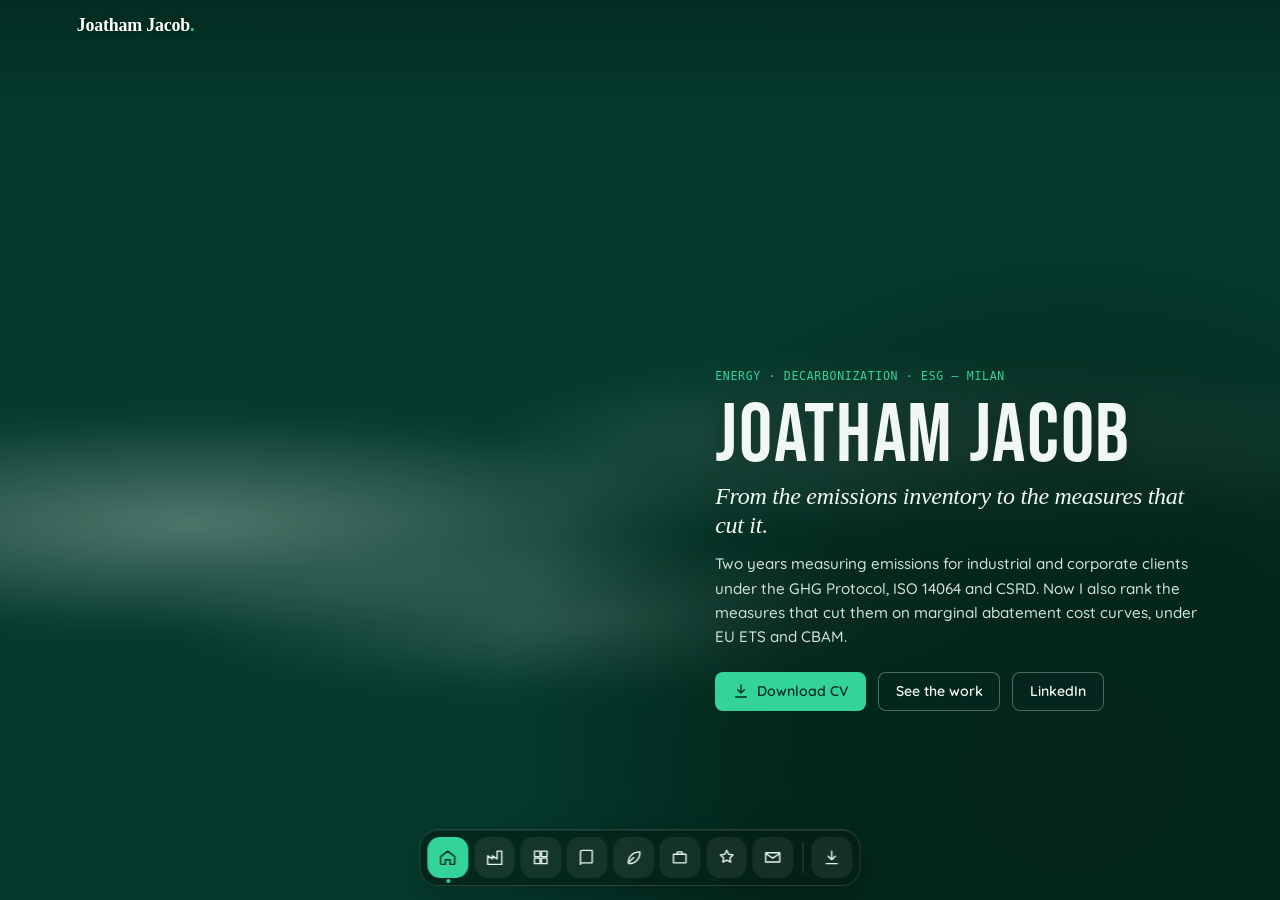
==== index.html @ 5b7a3a95 "Add files via upload" ====
<!DOCTYPE html>
<html lang="en">
<head>
<meta charset="utf-8">
<meta name="viewport" content="width=device-width, initial-scale=1">
<script>
  // Motion is switched on only when the browser supports it and the visitor hasn't asked for reduced motion.
  if ('IntersectionObserver' in window && !window.matchMedia('(prefers-reduced-motion: reduce)').matches) {
    document.documentElement.classList.add('motion');
  }
  // Pages (laptops and desktops only): show one section at a time. The address after # decides which
  // (e.g. #esg); none = landing page. Phones and tablets keep one long scrolling page with the menu bar.
  (function () {
    if (!window.matchMedia('(min-width: 1100px) and (orientation: landscape)').matches) return;
    var d = document.documentElement, pages = ['top', 'work', 'more-work', 'knowledge', 'esg', 'experience', 'skills', 'contact'];
    var h = (location.hash || '').slice(1);
    d.classList.add('router');
    d.setAttribute('data-page', pages.indexOf(h) > -1 ? h : 'top');
  })();
</script>
<title>Joatham Jacob — Energy, Decarbonization &amp; ESG</title>
<meta name="description" content="Joatham Jacob (JJ) — energy, decarbonization and ESG engineer in Milan. GHG inventories, CSRD reporting and assurance, industrial energy efficiency, marginal abatement cost modelling, EU ETS and CBAM.">
<meta name="author" content="Joatham Jacob">
<meta name="theme-color" content="#053b2d">
<link rel="canonical" href="https://joathamjacob.com/">
<!-- Link previews (LinkedIn, WhatsApp, Slack, X): these need full addresses, not file names -->
<meta property="og:type" content="website">
<meta property="og:site_name" content="Joatham Jacob">
<meta property="og:url" content="https://joathamjacob.com/">
<meta property="og:title" content="Joatham Jacob — Energy, Decarbonization & ESG">
<meta property="og:description" content="GHG inventories, CSRD reporting, industrial energy efficiency and marginal abatement cost modelling. Based in Milan.">
<meta property="og:image" content="https://joathamjacob.com/preview/social.jpg">
<meta property="og:image:width" content="1280">
<meta property="og:image:height" content="640">
<meta property="og:image:alt" content="Joatham Jacob — Energy, Decarbonization and ESG, Milan. From the emissions inventory to the measures that cut it.">
<meta name="twitter:card" content="summary_large_image">
<meta name="twitter:title" content="Joatham Jacob — Energy, Decarbonization & ESG">
<meta name="twitter:description" content="GHG inventories, CSRD reporting, industrial energy efficiency and marginal abatement cost modelling. Based in Milan.">
<meta name="twitter:image" content="https://joathamjacob.com/preview/social.jpg">
<link rel="preload" href="bebas-neue.woff2" as="font" type="font/woff2" crossorigin>
<link rel="icon" href="data:image/svg+xml,%3Csvg xmlns='http://www.w3.org/2000/svg' viewBox='0 0 32 32'%3E%3Crect width='32' height='32' rx='7' fill='%23053b2d'/%3E%3Ctext x='16' y='21.5' font-family='Arial,sans-serif' font-size='14' font-weight='700' fill='%2334d399' text-anchor='middle'%3EJJ%3C/text%3E%3C/svg%3E">
<style>
  /* =========================================================
     Tokens — emerald theme, light + dark
     ========================================================= */
  :root {
    color-scheme: light;
    --bg: #f4f7f5;
    --surface: #ffffff;
    --surface-2: #ebf2ee;
    --ink: #0f1a15;
    --ink-2: #43524b;
    --ink-3: #66756e;
    --line: #d6e1db;
    --accent: #047857;
    --accent-ink: #047857;
    --accent-soft: #dff3ea;
    --pop: #34d399;
    --pop-hover: #6ee7b7;
    --pop-ink: #022c22;
    --hero: #053b2d;
    --hero-ink: #f1f7f4;
    --hero-ink-2: #bcd3c8;
    --bar-pos: #047857;
    --bar-neg: #eda100;
    --bar-label: #ffffff;
    --shadow: 0 1px 2px rgba(5,59,45,.05), 0 4px 16px rgba(5,59,45,.06);
  }
  @media (prefers-color-scheme: dark) {
    :root:not([data-theme="light"]) {
      color-scheme: dark;
      --bg: #0b1310; --surface: #111c17; --surface-2: #17251f;
      --ink: #e9f2ed; --ink-2: #b1c2ba; --ink-3: #84968d; --line: #22332b;
      --accent: #34d399; --accent-ink: #6ee7b7; --accent-soft: #0f2a20;
      --hero: #042a20; --hero-ink: #f1f7f4; --hero-ink-2: #aac4b8;
      --bar-pos: #059669; --bar-neg: #c98500; --bar-label: #ffffff;
      --shadow: none;
    }
  }
  :root[data-theme="dark"] {
    color-scheme: dark;
    --bg: #0b1310; --surface: #111c17; --surface-2: #17251f;
    --ink: #e9f2ed; --ink-2: #b1c2ba; --ink-3: #84968d; --line: #22332b;
    --accent: #34d399; --accent-ink: #6ee7b7; --accent-soft: #0f2a20;
    --hero: #042a20; --hero-ink: #f1f7f4; --hero-ink-2: #aac4b8;
    --bar-pos: #059669; --bar-neg: #c98500; --bar-label: #ffffff;
    --shadow: none;
  }

  /* =========================================================
     Typography — self-hosted webfonts (SIL Open Font License)
     ========================================================= */
  /* Body text: Quicksand (variable 300-700), SIL Open Font License. Same Latin subsets Google Fonts serves. */
  @font-face { font-family: "Quicksand"; src: url("quicksand-latin-ext.woff2") format("woff2"); font-weight: 300 700; font-style: normal; font-display: swap;
    unicode-range: U+0100-02BA, U+02BD-02C5, U+02C7-02CC, U+02CE-02D7, U+02DD-02FF, U+0304, U+0308, U+0329, U+1D00-1DBF, U+1E00-1E9F, U+1EF2-1EFF, U+2020, U+20A0-20AB, U+20AD-20C0, U+2113, U+2C60-2C7F, U+A720-A7FF; }
  @font-face { font-family: "Quicksand"; src: url("quicksand-latin.woff2") format("woff2"); font-weight: 300 700; font-style: normal; font-display: swap;
    unicode-range: U+0000-00FF, U+0131, U+0152-0153, U+02BB-02BC, U+02C6, U+02DA, U+02DC, U+0304, U+0308, U+0329, U+2000-206F, U+20AC, U+2122, U+2191, U+2193, U+2212, U+2215, U+FEFF, U+FFFD; }
  @font-face { font-family: "IBM Plex Mono"; src: url("plex-mono-400.woff2") format("woff2"); font-weight: 400; font-style: normal; font-display: swap; }
  @font-face { font-family: "IBM Plex Mono"; src: url("plex-mono-500.woff2") format("woff2"); font-weight: 500; font-style: normal; font-display: swap; }
  @font-face { font-family: "Fraunces"; src: url("fraunces.woff2") format("woff2"); font-weight: 100 900; font-style: normal; font-display: swap; }
  @font-face { font-family: "Fraunces"; src: url("fraunces-italic.woff2") format("woff2"); font-weight: 100 900; font-style: italic; font-display: swap; }
  /* Landing-page name only. Bebas Neue, SIL Open Font License (see LICENSE-BebasNeue-OFL.txt). */
  @font-face { font-family: "Bebas Neue"; src: url("bebas-neue.woff2") format("woff2"); font-weight: 400; font-style: normal; font-display: swap;
    unicode-range: U+0000-00FF, U+0131, U+0152-0153, U+02BB-02BC, U+02C6, U+02DA, U+02DC, U+0304, U+0308, U+0329, U+2000-206F, U+20AC, U+2122, U+2191, U+2193, U+2212, U+2215, U+FEFF, U+FFFD; }
  :root {
    --font-body: "Quicksand", system-ui, -apple-system, "Segoe UI", sans-serif;
    --font-head: "Fraunces", Georgia, "Times New Roman", serif;
    --font-mono: "IBM Plex Mono", ui-monospace, "SFMono-Regular", Menlo, Consolas, monospace;
    --head-weight: 600;
    --head-track: -0.012em;
  }

  /* =========================================================
     Base (phones & tablets): normal scrolling page.
     Every size is in rem, so the 16:9 mode below can scale
     the whole page like a slide by changing one number.
     ========================================================= */
  * { box-sizing: border-box; }
  html { -webkit-text-size-adjust: 100%; scroll-behavior: smooth; overflow-x: clip; }
  body {
    margin: 0; background: var(--bg); color: var(--ink);
    font: 500 1rem/1.6 var(--font-body);   /* Quicksand reads thin at 400, so body text uses 500 */
    -webkit-font-smoothing: antialiased;
  }
  a { color: var(--accent-ink); text-underline-offset: 3px; }
  a:hover { text-decoration-thickness: 2px; }
  .num { font-variant-numeric: tabular-nums; }
  sub { font-size: .7em; line-height: 0; vertical-align: -.22em; }
  .arr { width: .95em; height: .95em; vertical-align: -.12em; flex: none; }
  /* display type */
  h1, h2, .cs-title, .hero .tagline, .stat .v, .brand {
    font-family: var(--font-head); font-weight: var(--head-weight); letter-spacing: var(--head-track);
    font-optical-sizing: auto;
  }
  /* technical labels */
  .eyebrow, .tag, .kicker, .status, .skills h3, .edu-label, .when, .measures th, .stack span, .legend, .panel-sub, .field-head, .certs li span {
    font-family: var(--font-mono);
  }
  .sr-only { position: absolute; width: 1px; height: 1px; overflow: hidden; clip: rect(0 0 0 0); white-space: nowrap; }

  .slide { position: relative; }
  .slide + .slide { border-top: 1px solid var(--line); }
  .frame { max-width: 65rem; margin: 0 auto; padding: 4.5rem 1.5rem; }
  section[id] { scroll-margin-top: 3.5rem; }

  .eyebrow { font-weight: 500; letter-spacing: .06em; text-transform: uppercase; color: var(--accent); margin: 0 0 .6rem; }
  h2 { font-size: clamp(1.75rem, 3.8vw, 2.25rem); line-height: 1.12; margin: 0 0 .6rem; }
  h3 { line-height: 1.3; margin: 0 0 .5rem; letter-spacing: -.005em; }
  .sec-head { margin-bottom: 2rem; }
  .sec-head p:not(.eyebrow) { color: var(--ink-2); margin: 0; max-width: 64ch; }

  /* ---------- nav ---------- */
  header.nav {
    position: fixed; top: 0; left: 0; right: 0; z-index: 10;
    background: transparent; border-bottom: 1px solid transparent;
    transition: background .25s, border-color .25s;
  }
  header.nav.solid {
    background: color-mix(in srgb, var(--hero) 95%, transparent);
    backdrop-filter: saturate(140%) blur(8px); -webkit-backdrop-filter: saturate(140%) blur(8px);
    border-bottom-color: rgba(255,255,255,.08);
  }
  .nav-in { max-width: 65rem; margin: 0 auto; padding: 0 1.5rem; height: 3.5rem; display: flex; align-items: center; justify-content: space-between; gap: 1rem; }
  .brand { color: #fff; text-decoration: none; white-space: nowrap; font-size: 1.12rem; text-shadow: 0 1px 10px rgba(0,0,0,.35); }
  .brand span { color: var(--pop); }
  .nav ul { list-style: none; display: flex; gap: 1.4rem; margin: 0; padding: 0; }
  .nav ul a { color: #fff; text-decoration: none; font-size: .875rem; font-weight: 500; text-shadow: 0 1px 10px rgba(0,0,0,.45); }
  header.nav.solid .brand, header.nav.solid ul a { text-shadow: none; }
  header.nav.solid ul a { color: var(--hero-ink-2); }
  header.nav.solid ul a:hover { color: var(--hero-ink); }
  .menu-btn {
    display: none; align-items: center; background: rgba(4,42,32,.35); color: #fff; border: 1px solid rgba(255,255,255,.35);
    border-radius: .4rem; padding: .35rem .8rem; font: inherit; font-size: .85rem; font-weight: 600; cursor: pointer;
  }

  /* ---------- buttons ---------- */
  .cta { display: flex; flex-wrap: wrap; gap: .75rem; }
  .btn {
    display: inline-flex; align-items: center; gap: .5rem; padding: .7rem 1.15rem; border-radius: .5rem;
    font-weight: 600; font-size: .95rem; text-decoration: none; border: 1px solid transparent; line-height: 1.2;
  }
  .btn-primary { background: var(--pop); color: var(--pop-ink); }
  .btn-primary:hover { background: var(--pop-hover); }
  .btn-ghost { color: var(--hero-ink); border-color: rgba(255,255,255,.3); background: rgba(4,42,32,.28); }
  .btn-ghost:hover { border-color: rgba(255,255,255,.6); }
  .btn svg { width: 1rem; height: 1rem; flex: none; }

  /* ---------- hero ---------- */
  .hero { background: var(--hero); color: var(--hero-ink); border-top: 0 !important; }
  .hero-bg { position: relative; aspect-ratio: 16 / 9; overflow: hidden; }
  .hero-img { position: absolute; inset: 0; background: url("hero.jpg") center / cover no-repeat; transform-origin: 58% 42%; }
  .hero-fog { position: absolute; inset: 0; pointer-events: none; }
  .hero-bg::after {
    content: ""; position: absolute; inset: 0 0 -1px 0;
    background: linear-gradient(0deg, var(--hero) 0%, var(--hero) 1.5%, color-mix(in srgb, var(--hero) 0%, transparent) 35%),
                linear-gradient(180deg, color-mix(in srgb, var(--hero) 65%, transparent) 0%, transparent 25%);
  }
  .hero-scrim { display: none; }
  .hero .frame { padding-top: .25rem; padding-bottom: 3.25rem; }
  .hero .eyebrow { color: var(--pop); }
  .hero h1 { font-size: clamp(2.4rem, 8.4vw, 3.5rem); line-height: 1.02; margin: 0 0 .6rem; }
  .hero h1 { font-family: "Bebas Neue", var(--font-body); font-weight: 400; letter-spacing: .02em; font-synthesis: none; font-size: clamp(3.4rem, 15vw, 5rem); line-height: .92; }
  .hero .tagline { font-size: clamp(1.3rem, 4.6vw, 1.7rem); line-height: 1.2; margin: 0 0 .9rem; font-style: italic; font-weight: 400; }
  .hero .lede { line-height: 1.6; color: var(--hero-ink-2); margin: 0 0 1.5rem; max-width: 60ch; }

  /* ---------- case study ---------- */
  .tag {
    display: inline-block; font-size: .72rem; font-weight: 500; letter-spacing: .03em; text-transform: uppercase;
    color: var(--accent-ink); background: var(--accent-soft); padding: .2rem .65rem; border-radius: .3rem; margin-bottom: .8rem;
  }
  .cs-title { line-height: 1.15; margin: 0 0 .7rem; }
  .cs-summary { color: var(--ink-2); margin: 0 0 1.4rem; }
  .stats { display: grid; grid-template-columns: 1fr 1fr; background: var(--surface); border: 1px solid var(--line); border-radius: .75rem; overflow: hidden; box-shadow: var(--shadow); }
  .stat { padding: 1rem 1.1rem; }
  .stat:nth-child(even) { border-left: 1px solid var(--line); }
  .stat:nth-child(n+3) { border-top: 1px solid var(--line); }
  .stat .v { font-size: 1.6rem; line-height: 1.1; font-variant-numeric: lining-nums tabular-nums; }
  .stat .v small { font-family: var(--font-body); font-weight: 500; color: var(--ink-2); letter-spacing: 0; }
  .stat .l { color: var(--ink-2); margin-top: .3rem; line-height: 1.4; }

  .chart-card { background: var(--surface); border: 1px solid var(--line); border-radius: .75rem; padding: 1.2rem 1.3rem 1rem; box-shadow: var(--shadow); margin-top: 1.5rem; min-width: 0; }
  .panel-title { font-weight: 600; margin: 0 0 .1rem; }
  .panel-sub { color: var(--ink-3); margin: 0 0 .6rem; }
  .chart svg { display: block; width: 100%; height: auto; }
  .chart svg text { font-family: inherit; }
  .chart .lbl-m { display: none; }
  .bar { transition: opacity .15s; }
  .bars:hover .bar { opacity: .45; }
  .bars .bar:hover { opacity: 1; }
  .legend { display: flex; flex-wrap: wrap; gap: 1rem; color: var(--ink-2); margin-top: .4rem; }
  .legend i { display: inline-block; width: .6rem; height: .6rem; border-radius: 2px; margin-right: .35rem; vertical-align: -1px; }
  table.measures { width: 100%; border-collapse: collapse; font-size: .82rem; margin-top: 1rem; }
  .measures th, .measures td { padding: .4rem .5rem; text-align: right; border-bottom: 1px solid var(--line); }
  .measures th:first-child, .measures td:first-child { text-align: left; padding-left: 0; }
  .measures th { font-weight: 600; color: var(--ink-3); font-size: .72rem; text-transform: uppercase; letter-spacing: .04em; }
  .measures tfoot td { font-weight: 700; border-bottom: 0; }

  .findings { list-style: none; margin: 1.6rem 0 0; padding: 0; counter-reset: f; display: grid; gap: 1rem; }
  .findings li { counter-increment: f; position: relative; padding-left: 2.1rem; color: var(--ink-2); line-height: 1.5; }
  .findings li strong { color: var(--ink); display: block; }
  .findings li::before {
    content: counter(f); position: absolute; left: 0; top: .05rem; width: 1.45rem; height: 1.45rem; border-radius: 50%;
    background: var(--accent-soft); color: var(--accent-ink); font-size: .75rem; font-weight: 700; display: grid; place-items: center;
  }
  .cs-foot { display: flex; flex-wrap: wrap; align-items: baseline; gap: .6rem 1.6rem; margin-top: 1.4rem; padding-top: 1rem; border-top: 1px solid var(--line); }
  .link-arrow { font-weight: 600; text-decoration: none; display: inline-flex; align-items: center; gap: .35rem; }
  .link-arrow:hover { text-decoration: underline; }
  .note { color: var(--ink-3); margin: 0; border-left: 3px solid var(--accent); padding-left: .7rem; flex: 1 1 22rem; }

  /* ---------- project cards & field work ---------- */
  .grid3 { display: grid; grid-template-columns: 1fr; gap: 1.1rem; }
  .grid3.tools .stack { margin-top: auto; }
  .field-card .k-list { margin: 0; }
  .card { background: var(--surface); border: 1px solid var(--line); border-radius: .75rem; padding: 1.4rem; display: flex; flex-direction: column; box-shadow: var(--shadow); }
  .kicker { font-weight: 600; letter-spacing: .06em; text-transform: uppercase; color: var(--ink-3); margin-bottom: .55rem; display: flex; gap: .5rem; align-items: center; flex-wrap: wrap; }
  .status { letter-spacing: .04em; color: var(--accent-ink); background: var(--accent-soft); border-radius: 999px; padding: .1rem .5rem; }
  .card p { color: var(--ink-2); line-height: 1.55; margin: 0 0 .9rem; }
  .card .metric { font-size: .85rem; color: var(--ink); border-top: 1px solid var(--line); padding-top: .7rem; margin-top: auto; }
  .card .metric b { font-size: 1.05rem; }
  .stack { display: flex; flex-wrap: wrap; gap: .35rem; margin-top: .8rem; }
  .stack span { color: var(--ink-2); background: var(--surface-2); border-radius: .35rem; padding: .15rem .5rem; }
  .card .link-arrow { margin-top: .8rem; }
  .field-head { font-size: 1.2rem; margin: 2.6rem 0 1rem; }
  .field { display: grid; grid-template-columns: 1fr; gap: 1.1rem; }
  .field > div { border-top: 2px solid var(--ink); padding-top: .8rem; }
  .field h3 { margin-bottom: .3rem; }
  .field p { color: var(--ink-2); line-height: 1.55; margin: 0; }

  /* ---------- experience & education ---------- */
  .two-col { display: grid; grid-template-columns: 1fr; gap: 2.5rem; }
  .timeline { list-style: none; margin: 0; padding: 0; }
  .swipe-dots { display: none; }
  .timeline > li { position: relative; padding: 0 0 1.5rem 1.6rem; }
  .timeline > li::after { content: ""; position: absolute; left: 0; top: 0; bottom: 0; width: 1px; background: var(--line); transform-origin: top; }
  .timeline > li:last-child { padding-bottom: 0; }
  .timeline > li::before { content: ""; position: absolute; left: -.28rem; top: .45rem; width: .56rem; height: .56rem; border-radius: 50%; background: var(--accent); z-index: 1; }
  .when { color: var(--ink-3); font-weight: 500; }
  .timeline h3 { margin: .1rem 0; }
  .org { color: var(--ink-2); margin-bottom: .3rem; }
  /* experience: each role opens to show its detail; one open at a time */
  .xp-item > summary { display: block; list-style: none; cursor: pointer; position: relative; padding-right: 2rem; border-radius: .4rem; }
  .xp-item > summary::-webkit-details-marker { display: none; }
  .xp-item > summary::after {
    content: ""; position: absolute; right: .45rem; top: .45rem; width: .5rem; height: .5rem;
    border-right: 2px solid var(--accent); border-bottom: 2px solid var(--accent); transform: rotate(45deg); transition: transform .3s var(--ease-out);
  }
  .xp-item[open] > summary::after { transform: translateY(.2rem) rotate(-135deg); }
  .xp-item > summary:hover h3 { color: var(--accent-ink); }
  .xp-item > summary:focus-visible { outline: 2px solid var(--accent); outline-offset: 4px; }
  .xp-meta { display: flex; flex-wrap: wrap; align-items: baseline; gap: .1rem .7rem; }
  .xp-item .org { margin-bottom: 0; }
  .xp-sum { display: block; }
  .xp-sum { color: var(--ink-2); margin-top: .2rem; line-height: 1.5; }
  .xp-item[open] .xp-sum { display: none; }
  .xp-list { list-style: none; margin: .45rem 0 0; padding: 0; display: grid; gap: .3rem; }
  .xp-list li { position: relative; padding-left: .95rem; color: var(--ink-2); line-height: 1.5; }
  .xp-list li::before { content: ""; position: absolute; left: 0; top: .7em; width: .4rem; height: 2px; border-radius: 1px; background: var(--accent); }
  .xp-list b { color: var(--ink); font-weight: 600; }
  html.motion .xp-item[open] .xp-list { animation: pagein .45s var(--ease-out) both; }
  .timeline p { margin: 0; color: var(--ink-2); line-height: 1.55; }
  .grad-photo {
    aspect-ratio: 2 / 1; border-radius: .75rem; overflow: hidden; margin: 0 0 1.2rem; position: relative;
    background: url("graduation.jpg") 47% 34% / 150% auto no-repeat; box-shadow: var(--shadow);
  }
  .grad-photo figcaption {
    position: absolute; left: 0; right: 0; bottom: 0; padding: 1.6rem .9rem .6rem; font-size: .75rem; color: #fff;
    background: linear-gradient(0deg, rgba(3,30,22,.75), transparent);
  }
  .edu-item { margin-bottom: 1.2rem; }
  .edu-item:last-child { margin-bottom: 0; }
  .edu-item .coursework { margin-top: .45rem; padding: .55rem .75rem; background: var(--surface-2); border-radius: .5rem; color: var(--ink-2); }
  .edu-label { display: block; font-weight: 700; letter-spacing: .07em; text-transform: uppercase; color: var(--accent-ink); margin-bottom: .1rem; }
  .edu-item h3 { margin: .1rem 0; }
  .edu-item p { margin: 0; color: var(--ink-2); line-height: 1.55; }

  /* ---------- knowledge ---------- */
  .k-grid { display: grid; grid-template-columns: 1fr; gap: 1.1rem; }
  .k-card { background: var(--surface); border: 1px solid var(--line); border-radius: .75rem; padding: 1.2rem 1.25rem 1rem; display: flex; flex-direction: column; box-shadow: var(--shadow); }
  .k-num { font-family: var(--font-mono); color: var(--accent-ink); margin: 0 0 .3rem; }
  .k-card h3 { font-family: var(--font-head); font-weight: var(--head-weight); letter-spacing: var(--head-track); line-height: 1.2; margin: 0 0 .7rem; }
  .k-list { list-style: none; margin: 0 0 1rem; padding: 0; display: grid; gap: .45rem; }
  .k-list li { position: relative; padding-left: .95rem; color: var(--ink-2); line-height: 1.45; }
  .k-list li::before { content: ""; position: absolute; left: 0; top: .66em; width: .4rem; height: 2px; border-radius: 1px; background: var(--accent); }
  .k-list b { color: var(--ink); font-weight: 600; }
  .k-shown { margin-top: auto; padding-top: .7rem; border-top: 1px solid var(--line); line-height: 1.5; }
  .k-label { display: block; font-family: var(--font-mono); text-transform: uppercase; letter-spacing: .05em; color: var(--ink-3); margin-bottom: .15rem; }
  .k-shown a { text-decoration: none; font-weight: 600; }
  .k-shown a:hover { text-decoration: underline; }
  .k-shown .sep { color: var(--ink-3); margin: 0 .25rem; }

  /* ---------- skills ---------- */
  .skills { display: grid; grid-template-columns: 1fr; gap: 1.2rem 2.6rem; }
  .skills h3 { text-transform: uppercase; letter-spacing: .07em; color: var(--ink-3); margin-bottom: .35rem; }
  .skills p { margin: 0; color: var(--ink-2); line-height: 1.55; }
  .certs { list-style: none; padding: 0; margin: 0; }
  .certs li { padding: .6rem 0; border-bottom: 1px solid var(--line); display: flex; justify-content: space-between; gap: 1rem; }
  .certs li span { color: var(--ink-3); white-space: nowrap; }

  /* ---------- badges ---------- */
  /* organisations: logo plates (company name until a logo file is added), relation underneath */
  .orgs-wrap { margin-top: 2.4rem; }
  .orgs { list-style: none; margin: .5rem 0 0; padding: 0; display: grid; grid-template-columns: repeat(2, 1fr); gap: .8rem; }
  .orgs li { display: flex; flex-direction: column; align-items: stretch; gap: .4rem; text-align: center; }
  .org-mark {
    display: grid; place-items: center; height: 3.6rem; padding: .5rem .7rem; border-radius: .6rem;
    background: var(--accent-soft); border: 1px solid #bfe5d2; transition: background-color .25s, border-color .25s, transform .25s var(--ease-out);
  }
  .orgs li:hover .org-mark { background: #d2eee1; border-color: #8fd3b3; transform: translateY(-2px); }
  .org-mark img { max-width: 100%; max-height: 2.2rem; object-fit: contain; filter: grayscale(1) contrast(1.05); opacity: .8; transition: filter .3s, opacity .3s; }
  .orgs li:hover .org-mark img { filter: none; opacity: 1; }
  .org-name { font-weight: 600; line-height: 1.25; color: #065f46; }
  .has-logo .org-name { position: absolute; width: 1px; height: 1px; overflow: hidden; clip: rect(0 0 0 0); white-space: nowrap; }
  .org-rel { font-family: var(--font-mono); line-height: 1.35; color: var(--ink-3); }
  :root[data-theme="dark"] .org-mark { background: rgba(52,211,153,.12); border-color: rgba(52,211,153,.3); }
  :root[data-theme="dark"] .org-name { color: #a7f3d0; }
  :root[data-theme="dark"] .orgs li:hover .org-mark { background: rgba(52,211,153,.2); border-color: rgba(52,211,153,.5); }
  :root[data-theme="dark"] .has-logo .org-mark { background: #dff3ea; }
  @media (prefers-color-scheme: dark) {
    :root:not([data-theme="light"]) .org-mark { background: rgba(52,211,153,.12); border-color: rgba(52,211,153,.3); }
    :root:not([data-theme="light"]) .org-name { color: #a7f3d0; }
    :root:not([data-theme="light"]) .orgs li:hover .org-mark { background: rgba(52,211,153,.2); border-color: rgba(52,211,153,.5); }
    :root:not([data-theme="light"]) .has-logo .org-mark { background: #dff3ea; }
  }
  @media (min-width: 700px) { .orgs { grid-template-columns: repeat(4, 1fr); } }
  .badges-wrap { margin-top: 2.4rem; }
  .badges { list-style: none; margin: .4rem 0 0; padding: 0; display: grid; grid-template-columns: repeat(auto-fill, minmax(6.4rem, 1fr)); gap: 1.1rem .9rem; }
  .badges li { display: flex; flex-direction: column; align-items: center; gap: .35rem; text-align: center; }
  .badges img { width: 100%; max-width: 7rem; height: auto; filter: drop-shadow(0 3px 8px rgba(5,59,45,.12)); transition: transform .3s var(--ease-out); }
  .badges li:hover img { transform: translateY(-3px) scale(1.04); }
  .badges span { font-family: var(--font-mono); color: var(--ink-3); line-height: 1.3; }
  :root[data-theme="dark"] .badges img { filter: brightness(.92) drop-shadow(0 3px 8px rgba(0,0,0,.35)); }
  @media (prefers-color-scheme: dark) { :root:not([data-theme="light"]) .badges img { filter: brightness(.92) drop-shadow(0 3px 8px rgba(0,0,0,.35)); } }

  /* ---------- contact ---------- */
  .contact { background: var(--hero); color: var(--hero-ink); border-top: 0 !important; overflow: hidden; }
  .contact::before {
    content: ""; position: absolute; inset: 0; background: url("hero.jpg") center 70% / cover no-repeat; opacity: .16;
  }
  .contact .frame { position: relative; }
  .contact .eyebrow { color: var(--pop); }
  .contact h2 { color: var(--hero-ink); }
  .contact .lead { color: var(--hero-ink-2); max-width: 56ch; margin: 0 0 1.6rem; }
  .contact-foot { display: flex; justify-content: space-between; flex-wrap: wrap; gap: .6rem; margin-top: 3rem; padding-top: 1.2rem; border-top: 1px solid rgba(255,255,255,.12); color: var(--hero-ink-2); }
  .theme-toggle { background: none; border: 1px solid rgba(255,255,255,.25); color: var(--hero-ink-2); border-radius: .4rem; padding: .2rem .65rem; font: inherit; cursor: pointer; }

  /* ---------- tablets ---------- */
  .k-grid.six .k-card h3 { margin-bottom: .55rem; }
  @media (min-width: 700px) {
    .grid3, .field, .k-grid { grid-template-columns: 1fr 1fr; }
    .skills { grid-template-columns: 1fr 1fr; }
    .findings { grid-template-columns: 1fr 1fr; }
  }
  /* ---------- phones and narrow tablets: the section links fold into a Menu button ---------- */
  @media (max-width: 719px) {
    .menu-btn { display: inline-flex; margin-left: auto; }
    .nav-in { gap: 0; }
    .nav ul {
      display: none; position: absolute; top: 3.5rem; left: 0; right: 0; flex-direction: column; gap: 0;
      background: var(--hero); border-bottom: 1px solid rgba(255,255,255,.1); padding: .4rem 1rem .8rem;
    }
    .nav ul.open { display: flex; }
    .nav ul a { display: block; padding: .7rem 0; font-size: 1rem; color: var(--hero-ink); text-shadow: none; border-bottom: 1px solid rgba(255,255,255,.08); }
    .nav ul li:last-child a { border-bottom: 0; }
  }
  /* ---------- phones ---------- */
  @media (max-width: 640px) {
    /* card grids become sideways-swipe rows, the next card peeking in */
    .swipe {
      display: grid; grid-auto-flow: column; grid-template-columns: none; grid-auto-columns: 84%; gap: .8rem;
      overflow-x: auto; overscroll-behavior-x: contain; scroll-snap-type: x mandatory; scrollbar-width: none;
      margin: 0 -1rem; padding: .25rem 1rem .4rem; scroll-padding: 0 1rem;
    }
    .swipe::-webkit-scrollbar { display: none; }
    .swipe > * { scroll-snap-align: start; }
    .swipe-dots { display: flex; justify-content: center; gap: .4rem; margin-top: .7rem; }
    .swipe-dots button { width: .5rem; height: .5rem; padding: 0; border: 0; border-radius: 999px; background: var(--line); cursor: pointer; transition: width .3s var(--ease-out), background-color .3s; }
    .swipe-dots button[aria-current="true"] { width: 1.3rem; background: var(--accent); }
    /* badges: four to a row instead of three */
    .badges { grid-template-columns: repeat(4, 1fr); gap: .9rem .6rem; }
    .badges-wrap { margin-top: 1.8rem; }
    .frame, .nav-in { padding-left: 1rem; padding-right: 1rem; }
    .frame { padding-top: 3.5rem; padding-bottom: 3.5rem; }
    .hero-bg { aspect-ratio: 4 / 5; }
    .hero-img { background-position: 40% center; }
    .hero .frame { padding-top: 0; }
    .stat { padding: .9rem; }
    .stat .v { font-size: 1.3rem; }
    .certs li { flex-direction: column; gap: 0; }
    .chart svg .lbl { display: none; }
    .chart svg .lbl-m { display: inline; }
    .chart svg .tick text, .chart svg .axis-title { font-size: 19px; }
    .chart svg .val { font-size: 22px; }
    .chart svg .val-neg { transform: translate(4px, 44px); }
  }

  /* =========================================================
     16:9 mode (laptops & desktops): every section is a 16:9
     frame that scales like a slide. 1rem = 1.25% of the frame
     width, so the frame is always 80rem × 45rem.
     ========================================================= */
  @media (min-width: 1100px) and (orientation: landscape) {
    html { font-size: calc(1.25 * min(1vw, 1.7778vh)); scroll-snap-type: y proximity; }
    .slide { height: 45rem; scroll-snap-align: start; overflow: hidden; }
    .slide + .slide { border-top: 0; }
    .frame { width: 80rem; max-width: 100%; height: 100%; padding: 5.6rem 4.8rem 3rem; display: flex; flex-direction: column; }
    section[id] { scroll-margin-top: 0; }
    .nav-in { max-width: 80rem; padding: 0 4.8rem; }
    h2 { font-size: 2.25rem; }
    .sec-head { margin-bottom: 1.6rem; }

    /* hero: photo fills the whole slide, text sits on the grass slope */
    .hero-bg { position: absolute; inset: 0; aspect-ratio: auto; background-position: center; }
    .hero-bg::after { display: none; }
    .hero-scrim {
      display: block; position: absolute; inset: 0; pointer-events: none;
      background:
        radial-gradient(ellipse 58% 78% at 84% 86%, rgba(3,34,25,.9) 0%, rgba(3,34,25,.78) 42%, rgba(3,34,25,0) 78%),
        linear-gradient(180deg, rgba(3,34,25,.55) 0%, rgba(3,34,25,0) 14%);
    }
    .hero .frame { position: relative; z-index: 1; flex-direction: row; align-items: flex-end; justify-content: flex-end; padding-bottom: 3.6rem; }
    .hero-text { width: 30.5rem; }
    .hero .eyebrow { margin-bottom: .8rem; }
    .hero h1 { font-size: 5.2rem; margin-bottom: .45rem; text-shadow: 0 2px 24px rgba(0,0,0,.25); }
    .hero .tagline { font-size: 1.5rem; margin-bottom: .8rem; }
    .hero .lede { margin-bottom: 1.4rem; color: #d3e3dc; }
    .hero .btn { padding: .62rem 1.05rem; }

    /* case study */
    .cs { display: grid; grid-template-columns: 37rem 1fr; grid-template-rows: auto auto 1fr; column-gap: 2.6rem; flex: 1; min-height: 0; }
    .cs-left { grid-column: 1; grid-row: 1; }
    .chart-card { grid-column: 2; grid-row: 1; margin-top: 0; padding: .9rem 1.1rem .75rem; align-self: start; }
    .findings { grid-column: 1 / -1; grid-row: 2; grid-template-columns: repeat(4, 1fr); gap: 1.6rem; margin-top: 1.5rem; }
    .findings li { padding-left: 1.75rem; }
    .findings li::before { width: 1.2rem; height: 1.2rem; }
    .cs-foot { grid-column: 1 / -1; grid-row: 3; align-self: end; margin-top: 1rem; padding-top: .8rem; }
    .cs-title { margin-bottom: .5rem; }
    .cs-summary { line-height: 1.55; margin-bottom: 1rem; }
    .stat { padding: .8rem .95rem; }
    .stat .v { font-size: 1.45rem; }
    .panel-sub { margin-bottom: .3rem; }
    .legend { margin-top: .2rem; }
    .measures { position: absolute; width: 1px; height: 1px; overflow: hidden; clip: rect(0 0 0 0); }

    /* more work */
    .grid3 { grid-template-columns: repeat(3, 1fr); gap: 1.6rem; }
    .card { padding: 1.25rem 1.3rem; }
    .field-head { margin: 2rem 0 .9rem; font-size: 1.05rem; }
    .field { grid-template-columns: repeat(3, 1fr); gap: 1.6rem; }

    /* experience */
    .two-col { grid-template-columns: 1.3fr 1fr; gap: 3.2rem; }
    .xp-list li { line-height: 1.45; }
    .xp-list { gap: .22rem; margin-top: .35rem; }
    #experience .sec-head p:not(.eyebrow) { max-width: none; }
    .timeline > li { padding-bottom: 1rem; }
    .grad-photo { margin-bottom: .8rem; aspect-ratio: 3 / 1; background-position: 47% 30%; }
    .edu-item { margin-bottom: .9rem; }
    .edu-item .coursework { padding: .45rem .7rem; margin-top: .35rem; }
    .edu-item .coursework { line-height: 1.5; }

    /* more work: six compact cards, three per row */
    #more-work .sec-head { margin-bottom: 1.2rem; }
    .grid3.tools { gap: 1.1rem 1.4rem; flex: 1; min-height: 0; }
    .grid3.tools .card { padding: 1.1rem 1.25rem 1rem; }
    .grid3.tools .card h3 { line-height: 1.25; margin-bottom: .5rem; }
    .grid3.tools .card p { line-height: 1.55; margin-bottom: .6rem; }
    .grid3.tools .kicker { margin-bottom: .55rem; }
    .grid3.tools .stack { margin-top: auto; }
    .field-card .k-list { gap: .45rem; margin: 0; }
    .field-card .k-list li { line-height: 1.5; }

    /* knowledge: four areas side by side */
    #knowledge .sec-head { margin-bottom: 1.2rem; }
    #knowledge .sec-head p:not(.eyebrow) { max-width: none; }
    .k-grid { grid-template-columns: repeat(4, 1fr); gap: 1.2rem; flex: 1; min-height: 0; }
    .k-card { padding: 1rem 1.05rem .85rem; }
    .k-card h3 { margin-bottom: .6rem; }
    .k-list { gap: .34rem; margin-bottom: .8rem; }
    .k-list li { line-height: 1.42; padding-left: .85rem; }
    .k-shown { padding-top: .6rem; }

    /* ESG: six compact cards, three per row */
    #esg .sec-head { margin-bottom: 1.2rem; }
    #esg .sec-head p:not(.eyebrow) { max-width: none; }
    #esg h2 { margin-bottom: .35rem; }
    .k-grid.six { grid-template-columns: repeat(3, 1fr); gap: .95rem 1.4rem; }
    .k-grid.six .k-card { padding: .9rem 1.05rem .8rem; }
    .k-grid.six .k-card h3 { margin-bottom: .45rem; }
    .k-grid.six .k-list { gap: .25rem; margin-bottom: .6rem; }
    .k-grid.six .k-shown { line-height: 1.45; color: var(--ink-2); padding-top: .5rem; }

    /* credentials: toolkit + certificates on top, badge strip below */
    #skills .frame { justify-content: center; padding-top: 4.6rem; }
    #skills .sec-head { margin-bottom: .9rem; }
    #skills .skills { row-gap: .95rem !important; }
    #skills .certs li { padding: .5rem 0 !important; }
    .orgs-wrap { margin-top: 1.3rem; }
    .orgs { grid-template-columns: repeat(7, 1fr); gap: .9rem; margin-top: .45rem; }
    .org-mark { height: 3rem; padding: .4rem .55rem; }
    .org-mark img { max-height: 1.8rem; }
    .badges-wrap { margin-top: 1.1rem; }
    .badges { grid-template-columns: repeat(7, 1fr); gap: 1.4rem; margin-top: .3rem; }
    .badges li { flex-direction: row; justify-content: center; gap: .5rem; text-align: left; }
    .badges img { max-width: 2.9rem; flex: none; }
    .skills-wrap { grid-template-columns: 1.3fr 1fr; }
    .skills { row-gap: 1.9rem; }
    #skills .skills { grid-template-columns: 1fr; row-gap: 1.6rem; }
    .skills h3 { margin-bottom: .45rem; }
    .certs li { padding: .95rem 0; }

    /* more work: tighten vertical rhythm so the field row breathes */
    #more-work .sec-head { margin-bottom: 1.3rem; }
    #more-work .field-head { margin-top: 1.7rem; }

    /* contact: content centred, footer pinned to the bottom of the slide */
    .contact-body { margin-top: auto; }
    .contact-foot { margin-top: auto; }
  }


  /* =========================================================
     Motion. Start-states live under html.motion, which is only
     set when the browser supports it and the visitor has not
     asked for reduced motion, so nothing is ever hidden otherwise.
     ========================================================= */
  :root { --ease-out: cubic-bezier(.2, .7, .2, 1); --ease-spring: cubic-bezier(.3, 1.5, .5, 1); }

  /* hover and focus micro-interactions (always on; tiny) */
  .btn { transition: background-color .2s, border-color .2s, transform .2s var(--ease-out), box-shadow .2s; }
  .btn:hover { transform: translateY(-1px); }
  .btn-primary:hover { box-shadow: 0 6px 20px rgba(52, 211, 153, .35); }
  .btn-primary svg { transition: transform .25s var(--ease-out); }
  .btn-primary:hover svg { transform: translateY(2px); }
  .link-arrow .arr { transition: transform .25s var(--ease-out); }
  .link-arrow:hover .arr { transform: translateX(3px); }
  .card, .k-card { transition: transform .35s var(--ease-out), box-shadow .35s, border-color .35s; }
  .card:hover, .k-card:hover {
    transform: translateY(-3px);
    box-shadow: 0 2px 4px rgba(5,59,45,.06), 0 16px 36px rgba(5,59,45,.12);
    border-color: color-mix(in srgb, var(--accent) 35%, var(--line));
  }
  .certs li { transition: padding-left .25s var(--ease-out), color .25s; }
  .certs li:hover { padding-left: .35rem; }

  /* clickable project cards: the whole card is the link */
  [data-project].is-link { position: relative; cursor: pointer; }
  .card-link { position: absolute; inset: 0; z-index: 2; border-radius: inherit; }
  .card-link:focus-visible { outline: 2px solid var(--accent); outline-offset: 3px; }
  .open-cue {
    margin-left: auto; display: inline-flex; align-items: center; gap: .3rem; text-transform: none; white-space: nowrap;
    font-family: var(--font-mono); font-size: .68rem; font-weight: 500; letter-spacing: .02em; color: var(--accent-ink);
    background: var(--accent-soft); padding: .18rem .5rem; border-radius: .3rem;
  }
  [data-project].is-link h3 .ext { width: .72em; height: .72em; vertical-align: .05em; color: var(--accent-ink); transition: transform .25s var(--ease-out); }
  [data-project].is-link:hover h3 .ext { transform: translate(2px, -2px); }
  .open-cue .ext { width: .8em; height: .8em; transition: transform .25s var(--ease-out); }
  [data-project].is-link:hover .open-cue .ext { transform: translate(2px, -2px); }
  [data-project].is-link:hover h3 { color: var(--accent-ink); }

  /* nav: underline slides under the section you're on */
  .nav ul a { position: relative; }
  .nav ul a::after {
    content: ""; position: absolute; left: 0; right: 0; bottom: -.4rem; height: 2px; border-radius: 1px;
    background: var(--pop); transform: scaleX(0); transform-origin: left; transition: transform .35s var(--ease-out);
  }
  .nav ul a.active::after, .nav ul a:hover::after { transform: scaleX(1); }

  /* scroll cue and screen indicator (16:9 mode only) */
  .scroll-cue, .pager { display: none; }

  /* landing */
  @keyframes rise { from { opacity: 0; transform: translateY(1.1rem); } to { opacity: 1; transform: none; } }
  @keyframes settle { from { scale: 1.14; } to { scale: 1; } }
  @keyframes fog { from { transform: translate3d(-7%, 0, 0); } to { transform: translate3d(7%, -2%, 0); } }
  @keyframes navin { from { opacity: 0; transform: translateY(-.6rem); } to { opacity: 1; transform: none; } }
  @keyframes cue { 0% { top: -45%; } 65%, 100% { top: 100%; } }
  @keyframes drift { from { transform: scale(1.04) translate3d(-1%, 0, 0); } to { transform: scale(1.1) translate3d(1%, -1%, 0); } }
  @keyframes fadein { from { opacity: 0; } to { opacity: 1; } }

  html.motion .hero-img { animation: settle 18s var(--ease-out) both; }
  html.motion .hero-fog {
    inset: 24% -30% 14% -30%; opacity: .6; mix-blend-mode: screen; filter: blur(10px);
    background:
      radial-gradient(38% 28% at 28% 55%, rgba(255,255,255,.30), transparent 70%),
      radial-gradient(34% 24% at 66% 42%, rgba(255,255,255,.22), transparent 70%),
      radial-gradient(30% 20% at 48% 72%, rgba(255,255,255,.18), transparent 70%);
    animation: fog 40s ease-in-out infinite alternate, fadein 3s ease-out both;
  }
  html.motion .hero-text > * { animation: rise .95s var(--ease-out) both; }
  html.motion .hero-text > :nth-child(1) { animation-delay: .25s; }
  html.motion .hero-text > :nth-child(2) { animation-delay: .38s; }
  html.motion .hero-text > :nth-child(3) { animation-delay: .56s; }
  html.motion .hero-text > :nth-child(4) { animation-delay: .72s; }
  html.motion .hero-text > :nth-child(5) { animation-delay: .9s; }
  html.motion header.nav { animation: navin .8s var(--ease-out) .1s both; }
  html.motion .contact::before { animation: drift 30s ease-in-out infinite alternate; }

  /* scroll-in reveals (JS adds data-reveal only when motion is on) */
  html.motion [data-reveal] { opacity: 0; transform: translateY(1rem); transition: opacity .75s var(--ease-out), transform .75s var(--ease-out); }
  html.motion [data-reveal].is-in { opacity: 1; transform: none; }

  /* MACC bars grow out of the zero line, then their labels appear */
  html.motion .chart-card .bar rect { transform-box: fill-box; transform-origin: 50% 100%; transition: transform 1s var(--ease-out); }
  html.motion .chart-card .bar.neg rect { transform-origin: 50% 0; }
  html.motion .chart-card:not(.drawn) .bar rect { transform: scaleY(0); }
  html.motion .chart-card .bar text { transition: opacity .6s ease-out; }
  html.motion .chart-card:not(.drawn) .bar text { opacity: 0; }
  html.motion .chart-card .bar:nth-child(1) rect { transition-delay: .25s; }
  html.motion .chart-card .bar:nth-child(2) rect { transition-delay: .4s; }
  html.motion .chart-card .bar:nth-child(3) rect { transition-delay: .55s; }
  html.motion .chart-card .bar:nth-child(4) rect { transition-delay: .7s; }
  html.motion .chart-card .bar:nth-child(1) text { transition-delay: .9s; }
  html.motion .chart-card .bar:nth-child(2) text { transition-delay: 1.05s; }
  html.motion .chart-card .bar:nth-child(3) text { transition-delay: 1.2s; }
  html.motion .chart-card .bar:nth-child(4) text { transition-delay: 1.35s; }

  /* experience timeline draws itself, dots pop in */
  html.motion .timeline > li::after { transition: transform .9s var(--ease-out) .1s; }
  html.motion .timeline > li:not(.drawn)::after { transform: scaleY(0); }
  html.motion .timeline > li::before { transition: transform .5s var(--ease-spring); }
  html.motion .timeline > li:not(.drawn)::before { transform: scale(0); }

  /* education photo eases in */
  html.motion .grad-photo { transition: opacity .9s var(--ease-out), transform .9s var(--ease-out), background-size 1.6s var(--ease-out); }
  html.motion .grad-photo[data-reveal]:not(.is-in) { background-size: 165% auto; }

  @media (min-width: 1100px) and (orientation: landscape) {
    .scroll-cue {
      display: flex; position: absolute; left: 50%; bottom: 1.2rem; z-index: 2; translate: -50% 0;
      flex-direction: column; align-items: center; gap: .45rem; color: #fff; text-decoration: none;
      font-family: var(--font-mono); font-size: .6rem; letter-spacing: .16em; text-transform: uppercase;
      text-shadow: 0 1px 8px rgba(0,0,0,.55); opacity: .9;
    }
    .scroll-cue i { position: relative; width: 1px; height: 2.2rem; overflow: hidden; background: rgba(255,255,255,.3); }
    .scroll-cue i::after { content: ""; position: absolute; left: 0; top: -45%; width: 100%; height: 45%; background: #fff; }
    html.motion .scroll-cue { animation: fadein 1s ease-out 1.6s both; }
    html.motion .scroll-cue i::after { animation: cue 2.2s ease-in-out 2s infinite; }

    .pager {
      display: flex; flex-direction: column; align-items: center; gap: .55rem;
      position: fixed; right: 1.4rem; top: 50%; translate: 0 -50%; z-index: 9;
      padding: .65rem .42rem; border-radius: 999px;
      background: rgba(4, 42, 32, .45); backdrop-filter: blur(6px); -webkit-backdrop-filter: blur(6px);
    }
    .pager a {
      position: relative; display: block; width: .42rem; height: .42rem; border-radius: 999px;
      background: rgba(255,255,255,.5); transition: height .35s var(--ease-out), background-color .25s;
    }
    .pager a:hover { background: #fff; }
    .pager a.active { height: 1.25rem; background: var(--pop); }
    .pager a::after {
      content: attr(data-label); position: absolute; right: 1.1rem; top: 50%; translate: .3rem -50%;
      opacity: 0; pointer-events: none; white-space: nowrap;
      font-family: var(--font-mono); font-size: .64rem; letter-spacing: .03em;
      background: var(--hero); color: var(--hero-ink); padding: .22rem .5rem; border-radius: .3rem;
      transition: opacity .2s, translate .2s var(--ease-out);
    }
    .pager a:hover::after, .pager a:focus-visible::after { opacity: 1; translate: 0 -50%; }
    html.motion .pager { animation: fadein 1s ease-out 1.2s both; }
  }

  /* belt and braces: honour reduced-motion even if the class slipped through */
  @media (prefers-reduced-motion: reduce) {
    *, *::before, *::after { animation: none !important; transition: none !important; }
    html { scroll-behavior: auto; }
    .hero-fog { display: none; }
  }


  /* =========================================================
     Pages: with JS, one section is shown at a time (html.router).
     Without JS the site falls back to one long scrolling page.
     ========================================================= */
  html.router { scroll-snap-type: none !important; }
  html.router .slide { display: none; border-top: 0; }
  html.router[data-page="top"] #top, html.router[data-page="work"] #work, html.router[data-page="more-work"] #more-work,
  html.router[data-page="knowledge"] #knowledge, html.router[data-page="esg"] #esg, html.router[data-page="experience"] #experience,
  html.router[data-page="skills"] #skills, html.router[data-page="contact"] #contact { display: block; }
  [tabindex="-1"]:focus { outline: none; }
  @keyframes pagein { from { opacity: 0; transform: translateY(.9rem); } to { opacity: 1; transform: none; } }
  html.motion .slide.entering > .frame { animation: pagein .55s var(--ease-out) both; }
  html.motion .slide.entering.hero .hero-bg, html.motion .slide.entering.contact { animation: fadein .5s ease-out both; }

  /* page dots: previous / next arrows */
  .pager .pg-step {
    display: grid; place-items: center; width: 1.1rem; height: 1.1rem; padding: 0; border: 0; background: none;
    color: rgba(255,255,255,.8); cursor: pointer; border-radius: 50%; transition: color .2s, background-color .2s;
  }
  .pager .pg-step:hover:not(:disabled) { color: #fff; background: rgba(255,255,255,.12); }
  .pager .pg-step:disabled { opacity: .3; cursor: default; }
  .pager .pg-step svg { width: .75rem; height: .75rem; }

  @media (min-width: 1100px) and (orientation: landscape) {
    /* each page fills the window; its 16:9 frame sits in the middle */
    html.router .slide { height: auto; min-height: 100vh; min-height: 100dvh; }
    html.router[data-page="top"] #top, html.router[data-page="work"] #work, html.router[data-page="more-work"] #more-work,
    html.router[data-page="knowledge"] #knowledge, html.router[data-page="esg"] #esg, html.router[data-page="experience"] #experience,
    html.router[data-page="skills"] #skills, html.router[data-page="contact"] #contact { display: flex; flex-direction: column; justify-content: center; }
    html.router .slide > .frame { height: 45rem; flex: none; }
  }

  /* =========================================================
     Floating dock: the navigation on laptops and desktops (16:9 mode).
     Phones and tablets keep the top menu bar and one long scrolling page.
     ========================================================= */
  .pager, .dock { display: none !important; }

  .dock {
    position: fixed; left: 50%; bottom: .9rem; translate: -50% 0; z-index: 20;
    display: flex; align-items: flex-end; gap: .35rem; padding: .42rem .45rem;
    border-radius: 1.15rem; background: rgba(6, 28, 21, .64); border: 1px solid rgba(255,255,255,.14);
    backdrop-filter: blur(14px) saturate(150%); -webkit-backdrop-filter: blur(14px) saturate(150%);
    box-shadow: 0 .8rem 2.4rem rgba(0,0,0,.25), inset 0 1px 0 rgba(255,255,255,.08);
  }
  .dock a {
    --s: 1; position: relative; display: grid; place-items: center; flex: none;
    width: calc(2.55rem * var(--s)); height: calc(2.55rem * var(--s)); border-radius: .8rem;
    color: #e9f5ef; background: rgba(255,255,255,.07); text-decoration: none;
    transition: width .16s var(--ease-out), height .16s var(--ease-out), background-color .2s, color .2s;
  }
  .dock a svg { width: 46%; height: 46%; }
  .dock a:hover { background: rgba(52, 211, 153, .22); }
  .dock a.active { background: var(--pop); color: var(--pop-ink); }
  .dock a.active::after { content: ""; position: absolute; bottom: -.32rem; left: 50%; width: .24rem; height: .24rem; margin-left: -.12rem; border-radius: 50%; background: var(--pop); }
  .dock a:focus-visible { outline: 2px solid var(--pop); outline-offset: 2px; }
  .dock-sep { width: 1px; align-self: stretch; margin: .3rem .2rem; background: rgba(255,255,255,.18); }
  .dock-tip {
    position: absolute; bottom: calc(100% + .65rem); left: 50%; translate: -50% .3rem;
    white-space: nowrap; padding: .32rem .58rem; border-radius: .4rem;
    font: 500 .7rem/1 var(--font-mono); letter-spacing: .02em; background: var(--hero); color: var(--hero-ink);
    box-shadow: 0 .3rem 1rem rgba(0,0,0,.22); opacity: 0; pointer-events: none;
    transition: opacity .18s ease, translate .22s var(--ease-out);
  }
  .dock a:hover .dock-tip, .dock a:focus-visible .dock-tip, .dock.peek a.active .dock-tip { opacity: 1; translate: -50% 0; }
  html.motion .dock { animation: dockin .8s var(--ease-out) 1.1s both; }
  @keyframes dockin { from { opacity: 0; translate: -50% 1.2rem; } to { opacity: 1; translate: -50% 0; } }

  /* 16:9 mode: the dock replaces the toolbar, so the frames shift their spare room to the bottom for it */
  @media (min-width: 1100px) and (orientation: landscape) {
    .dock { display: flex !important; }
    header.nav, header.nav.solid { position: absolute; background: transparent !important; border: 0 !important; backdrop-filter: none !important; -webkit-backdrop-filter: none !important; }
    header.nav nav, header.nav .menu-btn { display: none !important; }
    html.router:not([data-page="top"]):not([data-page="contact"]) .brand { color: var(--ink); text-shadow: none; }
    .nav-in { height: 3.2rem; }
    .frame { padding-top: 3.8rem; padding-bottom: 4.8rem; }
    .hero .frame { padding-bottom: 6.2rem; }
    #skills .frame { padding-top: 3.4rem; }
  }


  /* =========================================================
     Type scale: every page uses the same sizes. Change a size
     here and it changes everywhere.
     ========================================================= */
  :root {
    --t-h2: clamp(1.75rem, 3.8vw, 2.25rem);  /* page titles */
    --t-h3: 1.12rem;                          /* card, role and degree titles */
    --t-lead: 1rem;                           /* intro line under a page title */
    --t-body: .92rem;                         /* all regular text */
    --t-small: .82rem;                        /* evidence lines, captions, notes */
    --t-eyebrow: .76rem;                      /* section labels above titles */
    --t-mono: .7rem;                          /* tags, dates, chips */
    --t-btn: .92rem;                          /* buttons and arrow links */
  }
  @media (min-width: 1100px) and (orientation: landscape) {
    :root { --t-h2: 2.25rem; --t-h3: 1.08rem; --t-lead: .95rem; --t-body: .8rem; --t-small: .72rem; --t-eyebrow: .72rem; --t-mono: .64rem; --t-btn: .88rem; }
  }

  h2, .cs-title, .contact h2 { font-size: var(--t-h2); }
  h3, .card h3, .timeline h3, .edu-item h3, .k-card h3, .k-grid.six .k-card h3, .grid3.tools .card h3, .field h3 {
    font-size: var(--t-h3); font-family: var(--font-head); font-weight: var(--head-weight); letter-spacing: var(--head-track); line-height: 1.25;
  }
  .hero .lede, .cs-summary, .sec-head p:not(.eyebrow), #experience .sec-head p:not(.eyebrow), #knowledge .sec-head p:not(.eyebrow),
  #esg .sec-head p:not(.eyebrow), .contact .lead { font-size: var(--t-lead); }
  .card p, .field p, .timeline p, .xp-list li, .xp-sum, .org, .edu-item p, .k-list li, .k-grid.six .k-list li, .skills p, .certs li,
  .findings li, .grid3.tools .card p, .field-card .k-list li, .panel-title, table.measures { font-size: var(--t-body); }
  .note, .k-shown, .k-grid.six .k-shown, .edu-item .coursework, .edu-item p.coursework, .grad-photo figcaption, .stat .l, .stat .v small,
  .org-name, .contact-foot, .theme-toggle { font-size: var(--t-small); }
  .eyebrow, .hero .eyebrow, .tag { font-size: var(--t-eyebrow); }
  .kicker, .grid3.tools .kicker, .status, .stack span, .grid3.tools .stack span, .when, .xp-meta .when, .edu-label, .k-num, .k-label,
  .skills h3, .certs li span, .org-rel, .badges span, .legend, .panel-sub, .open-cue, .findings li::before, .measures th { font-size: var(--t-mono); }
  .btn, .hero .btn, .cs-foot .link-arrow, .card .link-arrow { font-size: var(--t-btn); }

  @media print {
    header.nav, .theme-toggle, .pager, .next-link, .dock { display: none !important; }
    html.router .slide { display: block !important; }
    .hero, .contact { background: #fff; color: #000; }
  }
</style>
</head>
<body>

<header class="nav">
  <div class="nav-in">
    <a class="brand" href="#top">Joatham Jacob<span>.</span></a>
    <button class="menu-btn" type="button" aria-expanded="false" aria-controls="site-menu">Menu</button>
    <nav aria-label="Sections">
      <ul id="site-menu">
        <li><a href="#work">Case study</a></li>
        <li><a href="#more-work">Tools</a></li>
        <li><a href="#knowledge">Knowledge</a></li>
        <li><a href="#esg">ESG</a></li>
        <li><a href="#experience">Experience</a></li>
        <li><a href="#skills">Credentials</a></li>
        <li><a href="#contact">Contact</a></li>
      </ul>
    </nav>
  </div>
</header>

<nav class="dock" aria-label="Pages">
  <a href="#top" data-to="top" aria-label="Home"><svg viewBox="0 0 24 24" fill="none" stroke="currentColor" stroke-width="1.8" stroke-linecap="round" stroke-linejoin="round" aria-hidden="true"><path d="M3 11l9-7 9 7v9a1 1 0 0 1-1 1h-5v-6H9v6H4a1 1 0 0 1-1-1z"/></svg><span class="dock-tip" aria-hidden="true">Home</span></a>
  <a href="#work" data-to="work" aria-label="Case study"><svg viewBox="0 0 24 24" fill="none" stroke="currentColor" stroke-width="1.8" stroke-linecap="round" stroke-linejoin="round" aria-hidden="true"><path d="M3 21V10l6 4V10l6 4V4h6v17z"/></svg><span class="dock-tip" aria-hidden="true">Case study</span></a>
  <a href="#more-work" data-to="more-work" aria-label="Tools"><svg viewBox="0 0 24 24" fill="none" stroke="currentColor" stroke-width="1.8" stroke-linecap="round" stroke-linejoin="round" aria-hidden="true"><path d="M4 4h7v7H4zM13 4h7v7h-7zM4 13h7v7H4zM13 13h7v7h-7z"/></svg><span class="dock-tip" aria-hidden="true">Tools</span></a>
  <a href="#knowledge" data-to="knowledge" aria-label="Knowledge"><svg viewBox="0 0 24 24" fill="none" stroke="currentColor" stroke-width="1.8" stroke-linecap="round" stroke-linejoin="round" aria-hidden="true"><path d="M4 5a2 2 0 0 1 2-2h13v16H6a2 2 0 0 0-2 2zM4 19V5"/></svg><span class="dock-tip" aria-hidden="true">Knowledge</span></a>
  <a href="#esg" data-to="esg" aria-label="ESG"><svg viewBox="0 0 24 24" fill="none" stroke="currentColor" stroke-width="1.8" stroke-linecap="round" stroke-linejoin="round" aria-hidden="true"><path d="M5 19c0-8 6-14 15-14 0 9-6 15-14 15zM5 19l7-7"/></svg><span class="dock-tip" aria-hidden="true">ESG</span></a>
  <a href="#experience" data-to="experience" aria-label="Experience"><svg viewBox="0 0 24 24" fill="none" stroke="currentColor" stroke-width="1.8" stroke-linecap="round" stroke-linejoin="round" aria-hidden="true"><path d="M4 8h16v11H4zM9 8V5h6v3"/></svg><span class="dock-tip" aria-hidden="true">Experience</span></a>
  <a href="#skills" data-to="skills" aria-label="Credentials"><svg viewBox="0 0 24 24" fill="none" stroke="currentColor" stroke-width="1.8" stroke-linecap="round" stroke-linejoin="round" aria-hidden="true"><path d="M12 3l2.5 5 5.5.8-4 3.9.9 5.5-4.9-2.6-4.9 2.6.9-5.5-4-3.9 5.5-.8z"/></svg><span class="dock-tip" aria-hidden="true">Credentials</span></a>
  <a href="#contact" data-to="contact" aria-label="Contact"><svg viewBox="0 0 24 24" fill="none" stroke="currentColor" stroke-width="1.8" stroke-linecap="round" stroke-linejoin="round" aria-hidden="true"><path d="M3 6h18v12H3zM3 7l9 6 9-6"/></svg><span class="dock-tip" aria-hidden="true">Contact</span></a>
  <span class="dock-sep" aria-hidden="true"></span>
  <a href="CV.pdf" class="dock-action" data-cv="energy" download="Joatham_Jacob_CV.pdf" aria-label="Download CV"><svg viewBox="0 0 24 24" fill="none" stroke="currentColor" stroke-width="1.8" stroke-linecap="round" stroke-linejoin="round" aria-hidden="true"><path d="M12 4v11m0 0-4.5-4.5M12 15l4.5-4.5M5 20h14"/></svg><span class="dock-tip" aria-hidden="true">Download CV</span></a>
</nav>


<main>

  <!-- ================= 1 · LANDING ================= -->
  <section class="slide hero" id="top">
    <div class="hero-bg" role="img" aria-label="A hiker on a snowy ridge above a sea of fog, looking toward snow-capped mountains">
      <div class="hero-img"></div>
      <div class="hero-fog" aria-hidden="true"></div>
    </div>
    <div class="hero-scrim"></div>
    <div class="frame">
      <div class="hero-text">
        <p class="eyebrow">Energy · Decarbonization · ESG — Milan</p>
        <h1>Joatham Jacob</h1>
        <p class="tagline">From the emissions inventory to the measures that cut it.</p>
        <p class="lede">Two years measuring emissions for industrial and corporate clients under the GHG Protocol, ISO 14064 and CSRD. Now I also rank the measures that cut them on marginal abatement cost curves, under EU ETS and CBAM.</p>
        <div class="cta">
          <a class="btn btn-primary" href="CV.pdf" data-cv="energy" download="Joatham_Jacob_CV.pdf">
            <svg viewBox="0 0 24 24" fill="none" stroke="currentColor" stroke-width="2" stroke-linecap="round" stroke-linejoin="round" aria-hidden="true"><path d="M12 3v12m0 0-5-5m5 5 5-5M4 21h16"/></svg>
            Download CV
          </a>
          <a class="btn btn-ghost" href="#work">See the work</a>
          <a class="btn btn-ghost" href="https://www.linkedin.com/in/joatham-jacob" target="_blank" rel="noopener">LinkedIn</a>
        </div>
      </div>
    </div>
  </section>

  <!-- ================= 2 · CASE STUDY ================= -->
  <section class="slide" id="work">
    <div class="frame">
      <div class="cs">
        <div class="cs-left">
          <span class="tag">Featured case study · 2026</span>
          <h2 class="cs-title">Decarbonising an already-green plant: Acciaieria Arvedi, Cremona</h2>
          <p class="cs-summary">The first steelmaker with a certified net-zero claim. I set the claim aside, rebuilt the EAF plant's physical Scope 1 baseline from EU ETS data and costed a 2030 abatement package.</p>
          <div class="stats">
            <div class="stat"><div class="v num"><span class="count" data-to="434844">434,844</span> <small>tCO<sub>2</sub></small></div><div class="l">Verified Scope 1 baseline, CY2023 (EU ETS)</div></div>
            <div class="stat"><div class="v num"><span class="count" data-to="44.3" data-dec="1" data-suf="%">44.3%</span></div><div class="l">Abated by the 2030 package: 192,494 tCO<sub>2</sub>/yr</div></div>
            <div class="stat"><div class="v num"><span class="count" data-to="11.44" data-dec="2" data-pre="€">€11.44</span><small>/t steel</small></div><div class="l">Modelled package cost, about 1.8% of product value</div></div>
            <div class="stat"><div class="v num"><span class="count" data-to="6.9" data-dec="1" data-pre="€" data-suf="M">€6.9M</span> <svg class="arr" viewBox="0 0 16 16" aria-hidden="true"><path d="M2 8h11M9 4l4 4-4 4" fill="none" stroke="currentColor" stroke-width="1.6" stroke-linecap="round" stroke-linejoin="round"/></svg> <span class="count" data-from="6.9" data-to="32.6" data-dec="1" data-pre="€" data-suf="M" data-delay="350">€32.6M</span></div><div class="l">Annual ETS/CBAM liability, 2026 to 2034</div></div>
          </div>
        </div>

        <div class="chart-card">
          <p class="panel-title">2030 marginal abatement cost curve</p>
          <p class="panel-sub">Width = tCO<sub>2</sub> abated per year · height = €/tCO<sub>2</sub> (modelled)</p>
          <div class="chart">
            <svg viewBox="0 0 560 300" role="img" aria-labelledby="macc-t macc-d">
              <title id="macc-t">Arvedi 2030 marginal abatement cost curve</title>
              <desc id="macc-d">Four measures ranked by cost. Waste-heat recovery: 9,000 tonnes per year at minus 44 euros per tonne. Ladle and tundish electrification: 14,000 tonnes at 55 euros. Biocarbon substitution: 113,494 tonnes at 137 euros. Tunnel-furnace electrification: 56,000 tonnes at 360 euros.</desc>
              <!-- y(v) = 206 - 0.44*v ; x(kt) = 56 + 2.556*kt -->
              <g stroke="var(--line)" stroke-width="1">
                <line x1="56" x2="548" y1="30" y2="30"/>
                <line x1="56" x2="548" y1="74" y2="74"/>
                <line x1="56" x2="548" y1="118" y2="118"/>
                <line x1="56" x2="548" y1="162" y2="162"/>
                <line x1="56" x2="548" y1="250" y2="250"/>
              </g>
              <line x1="56" x2="548" y1="206" y2="206" stroke="var(--ink-3)" stroke-width="1.25"/>
              <g fill="var(--ink-3)" font-size="13" text-anchor="end" class="num tick">
                <text x="48" y="34">€400</text>
                <text x="48" y="78">€300</text>
                <text x="48" y="122">€200</text>
                <text x="48" y="166">€100</text>
                <text x="48" y="210">€0</text>
                <text x="48" y="254">−€100</text>
              </g>
              <g fill="var(--ink-3)" font-size="13" text-anchor="middle" class="num tick">
                <text x="56" y="270">0</text>
                <text x="183.8" y="270">50</text>
                <text x="311.6" y="270">100</text>
                <text x="439.4" y="270">150</text>
                <text x="548" y="270" text-anchor="end">192.5</text>
              </g>
              <text x="302" y="293" font-size="12.5" fill="var(--ink-3)" text-anchor="middle" class="axis-title">Cumulative abatement, ktCO<tspan baseline-shift="sub" font-size="75%">2</tspan>/yr</text>
              <g class="bars">
                <g class="bar neg">
                  <title>Waste-heat recovery (EAF off-gas): 9,000 tCO₂/yr at −€44/tCO₂ · capex €18.0M</title>
                  <rect x="56" y="206" width="21" height="19.4" rx="3" fill="var(--bar-neg)"/>
                  <text x="57" y="242" font-size="12.5" fill="var(--ink-2)" class="lbl">Waste heat</text>
                  <text x="66.5" y="199" font-size="13" font-weight="700" fill="var(--ink)" text-anchor="middle" class="num val val-neg">−44</text>
                </g>
                <g class="bar">
                  <title>Electrify ladle + tundish preheat: 14,000 tCO₂/yr at €55/tCO₂ · capex €6.0M</title>
                  <rect x="81" y="181.8" width="33.8" height="24.2" rx="3" fill="var(--bar-pos)"/>
                  <text x="83" y="223" font-size="12.5" fill="var(--ink-2)" class="lbl">Ladle/tundish</text>
                  <text x="97.9" y="175" font-size="13" font-weight="700" fill="var(--ink)" text-anchor="middle" class="num val">55</text>
                </g>
                <g class="bar">
                  <title>Biocarbon substitution (50% fossil C): 113,494 tCO₂/yr at €137/tCO₂ · capex €4.0M</title>
                  <rect x="116.8" y="145.7" width="286.1" height="60.3" rx="3" fill="var(--bar-pos)"/>
                  <text x="260" y="172" font-size="14" font-weight="600" fill="var(--bar-label)" text-anchor="middle" class="lbl">Biocarbon substitution</text>
                  <text x="260" y="190" font-size="13" fill="var(--bar-label)" text-anchor="middle" class="num lbl">113 kt/yr</text>
                  <text x="260" y="184" font-size="20" font-weight="600" fill="var(--bar-label)" text-anchor="middle" class="lbl-m">Biocarbon</text>
                  <text x="260" y="139" font-size="13" font-weight="700" fill="var(--ink)" text-anchor="middle" class="num val">137</text>
                </g>
                <g class="bar">
                  <title>Tunnel-furnace electrification: 56,000 tCO₂/yr at €360/tCO₂ · capex €30.0M</title>
                  <rect x="406.9" y="47.6" width="141.1" height="158.4" rx="3" fill="var(--bar-pos)"/>
                  <text x="477.5" y="116" font-size="14" font-weight="600" fill="var(--bar-label)" text-anchor="middle" class="lbl">Tunnel furnace</text>
                  <text x="477.5" y="134" font-size="14" font-weight="600" fill="var(--bar-label)" text-anchor="middle" class="lbl">electrification</text>
                  <text x="477.5" y="153" font-size="13" fill="var(--bar-label)" text-anchor="middle" class="num lbl">56 kt/yr</text>
                  <text x="477.5" y="122" font-size="20" font-weight="600" fill="var(--bar-label)" text-anchor="middle" class="lbl-m">Tunnel</text>
                  <text x="477.5" y="146" font-size="20" font-weight="600" fill="var(--bar-label)" text-anchor="middle" class="lbl-m">furnace</text>
                  <text x="477.5" y="41" font-size="13" font-weight="700" fill="var(--ink)" text-anchor="middle" class="num val">360</text>
                </g>
              </g>
            </svg>
          </div>
          <div class="legend">
            <span><i style="background:var(--bar-neg)"></i>Net saving</span>
            <span><i style="background:var(--bar-pos)"></i>Net cost</span>
            <span>Labels: €/tCO<sub>2</sub></span>
          </div>
          <table class="measures num">
            <caption class="sr-only">2030 abatement measures</caption>
            <thead><tr><th>Measure</th><th>tCO<sub>2</sub>/yr</th><th>€/tCO<sub>2</sub></th><th>€/t steel</th></tr></thead>
            <tbody>
              <tr><td>Waste-heat recovery</td><td>9,000</td><td>−44</td><td>−0.13</td></tr>
              <tr><td>Ladle + tundish electrification</td><td>14,000</td><td>55</td><td>0.25</td></tr>
              <tr><td>Biocarbon substitution</td><td>113,494</td><td>137</td><td>4.93</td></tr>
              <tr><td>Tunnel-furnace electrification</td><td>56,000</td><td>360</td><td>6.39</td></tr>
            </tbody>
            <tfoot><tr><td>2030 package</td><td>192,494</td><td>187 wtd</td><td>11.44</td></tr></tfoot>
          </table>
        </div>

        <ol class="findings">
          <li><strong>One physical result, three accounting choices.</strong> Only the 138 kg CO<sub>2</sub>/t intensity is physical; market-based Scope 2, offsets and a Scope 3 exclusion do the rest.</li>
          <li><strong>Emissions are near a record high.</strong> Verified Scope 1 is up about fifteen-fold since 2005; the plant is net short 82,536 allowances.</li>
          <li><strong>A real 2030 pathway is affordable.</strong> It clears the Mission Possible Partnership trajectory at under 2% of product value.</li>
          <li><strong>59% of it depends on one measure.</strong> Biocarbon needs ~36,400 t/yr of certified biochar; Europe's market is tens of kilotonnes.</li>
        </ol>

        <div class="cs-foot">
          <a class="link-arrow" href="arvedi-case-study.pdf" target="_blank" rel="noopener">Read the full study (PDF, 39 pp.) <svg class="arr" viewBox="0 0 16 16" aria-hidden="true"><path d="M2 8h11M9 4l4 4-4 4" fill="none" stroke="currentColor" stroke-width="1.6" stroke-linecap="round" stroke-linejoin="round"/></svg></a>
          <p class="note">Capex and opex are <strong>modelled estimates</strong> from public sources, not supplier quotes. Only the Scope 1 baseline is third-party verified.</p>
        </div>
      </div>
    </div>
  </section>

  <!-- ================= 3 · MORE WORK ================= -->
  <section class="slide" id="more-work">
    <div class="frame">
      <div class="sec-head">
        <p class="eyebrow">More work</p>
        <h2>Tools I've built, and field work</h2>
      </div>
      <div class="grid3 tools swipe" aria-label="Tools and field work">
        <article class="card" data-project="macc-app">
          <div class="kicker">Decarbonization · 2026</div>
          <h3>MACC and project finance tool</h3>
          <p>Live abatement cost curve, cheapest measures first, with payback, NPV, IRR, LCOE and levelised abatement cost per measure. Updates with the EU ETS price.</p>
          <div class="stack"><span>React</span><span>Vite</span><span>SVG charts</span></div>
        </article>
        <article class="card" data-project="building-tool">
          <div class="kicker">Buildings · 2026</div>
          <h3>Building emissions benchmark &amp; decarbonisation tool</h3>
          <p>Scope 1–2 for six building types in 20 European countries on IEA grid factors, benchmarked against EU peers, with CSRD checks and a 2050 net-zero pathway.</p>
          <div class="stack"><span>GHG Protocol</span><span>ESRS E1</span><span>React</span></div>
        </article>
        <article class="card" data-project="csrd-readiness">
          <div class="kicker">ESG reporting · 2026</div>
          <h3>CSRD readiness assessment</h3>
          <p>About 40 weighted questions across all ten ESRS topics, scored 0–100 by section, with priority gaps, actions and each company category's CSRD timeline.</p>
          <div class="stack"><span>ESRS</span><span>JavaScript</span></div>
        </article>
        <article class="card" data-project="co2-calculator">
          <div class="kicker">Buildings · 2026</div>
          <h3>CO<sub>2</sub> benchmark calculator</h3>
          <p>Operational carbon for commercial buildings: tCO<sub>2</sub>e, kg CO<sub>2</sub>e/m² and energy intensity by scope, rated against EU Taxonomy, EPBD and BREEAM.</p>
          <div class="stack"><span>GHG Protocol</span><span>EU Taxonomy</span><span>React</span></div>
        </article>
        <article class="card" data-project="monitoring">
          <div class="kicker">Energy monitoring <span class="status">In progress</span></div>
          <h3>Energy performance monitoring pipeline</h3>
          <p>Hourly meter data to a weather-normalised degree-day baseline, with deviations flagged in Power BI: ISO 50001-style monitoring.</p>
          <div class="stack"><span>Python · pandas</span><span>Regression</span><span>Power BI</span></div>
        </article>
        <article class="card field-card" data-project="field-work">
          <div class="kicker">Field work · India</div>
          <h3>On-site audits and assessments</h3>
          <ul class="k-list">
            <li><b>8 railway stations, Bihar:</b> 25-day energy, water and load survey; prioritised interventions for each site</li>
            <li><b>Biogas plant, Palakkad:</b> performance vs design, root-cause analysis, feedstock lab tests</li>
            <li><b>Solar:</b> PVsyst sizing and costing; solar-powered trash compactor (B.Tech thesis, published 2020)</li>
          </ul>
        </article>
      </div>
    </div>
  </section>

  <!-- ================= 4 · KNOWLEDGE ================= -->
  <section class="slide" id="knowledge">
    <div class="frame">
      <div class="sec-head">
        <p class="eyebrow">Knowledge</p>
        <h2>What I know, and where it shows</h2>
        <p>What I've covered moving from ESG reporting into industrial energy, and where I've used it.</p>
      </div>
      <div class="k-grid swipe" aria-label="Knowledge areas">
        <article class="k-card">
          <p class="k-num">01</p>
          <h3>Industrial energy systems</h3>
          <ul class="k-list">
            <li><b>ISO 50001:</b> energy review, significant energy uses, baselines, EnPIs, PDCA</li>
            <li>Steam, compressed air, refrigeration, HVAC, motors and drives</li>
            <li>Process heat, combustion and waste-heat recovery</li>
            <li><b>Heat electrification:</b> heat pumps to ~150 °C, electric boilers, resistance heating</li>
            <li>Energy balances, P&amp;IDs, three-phase power, power factor, load profiles, demand charges</li>
            <li><b>ISO 14064-1/-2:</b> organisational inventories, project-level reductions</li>
          </ul>
          <p class="k-shown"><span class="k-label">Applied in</span><a href="#work">Arvedi case study</a><span class="sep">·</span><a href="#more-work">Railway station audits</a></p>
        </article>
        <article class="k-card">
          <p class="k-num">02</p>
          <h3>Decarbonization methods</h3>
          <ul class="k-list">
            <li><b>Marginal abatement cost curves:</b> tCO<sub>2</sub>e and €/t per measure</li>
            <li><b>Project finance:</b> payback, NPV, IRR, LCOE, levelised cost of abatement</li>
            <li><b>SBTi Net-Zero Standard:</b> absolute contraction, SDA and FLAG targets</li>
            <li><b>CBAM:</b> covered sectors, embedded emissions, reporting duties</li>
            <li>EU ETS allowances and the free-allocation phase-out</li>
            <li><b>Italian incentives:</b> iperammortamento (after Transizione 5.0), Conto Termico, white certificates</li>
          </ul>
          <p class="k-shown"><span class="k-label">Applied in</span><a href="#work">Arvedi MACC</a><span class="sep">·</span><a href="https://jacob-hub-esg.github.io/macc-finance-tool/" target="_blank" rel="noopener">MACC &amp; finance tool</a></p>
        </article>
        <article class="k-card">
          <p class="k-num">03</p>
          <h3>Sector depth: EAF steel</h3>
          <ul class="k-list">
            <li>Scrap–EAF process and its Scope 1 sources: injected carbon, electrodes, gas, flux</li>
            <li><b>Levers by maturity:</b> waste-heat recovery, electrification, biocarbon, hydrogen DRI, CCU</li>
            <li>Scrap quality and copper as the long-term constraint</li>
            <li>ETS allocation, CBAM benchmarks and the 2026–2034 phase-out</li>
            <li>2030 and 2050 pathways against MPP and E3G/PNNL sector benchmarks</li>
          </ul>
          <p class="k-shown"><span class="k-label">Applied in</span><a href="#work">Arvedi 2030 package</a><span class="sep">·</span><a href="arvedi-case-study.pdf" target="_blank" rel="noopener">2050 pathway (PDF)</a></p>
        </article>
        <article class="k-card">
          <p class="k-num">04</p>
          <h3>Energy data and tools</h3>
          <ul class="k-list">
            <li><b>Excel:</b> Power Query, pivots, scenario and sensitivity models</li>
            <li><b>Python (pandas):</b> hourly meter data, degree-day baselines, anomaly flags</li>
            <li><b>Power BI:</b> energy performance dashboards</li>
            <li><b>PVsyst:</b> PV sizing and cost estimation</li>
            <li><b>React/JavaScript:</b> interactive carbon and finance tools</li>
          </ul>
          <p class="k-shown"><span class="k-label">Applied in</span><a href="https://jacob-hub-esg.github.io/macc-finance-tool/" target="_blank" rel="noopener">MACC &amp; finance tool</a><span class="sep">·</span><a href="https://jacob-hub-esg.github.io/esgbenchmark/" target="_blank" rel="noopener">Building emissions tool</a><span class="sep">·</span><a href="#more-work">Monitoring pipeline</a></p>
        </article>
      </div>
    </div>
  </section>

  <!-- ================= 5 · ESG & CARBON ACCOUNTING ================= -->
  <section class="slide" id="esg">
    <div class="frame">
      <div class="sec-head">
        <p class="eyebrow">ESG &amp; carbon accounting</p>
        <h2>Inventories, disclosure and assurance</h2>
        <p>The numbers every decarbonization plan starts from, and the reports and audits they end up in.</p>
      </div>
      <div class="k-grid six swipe" aria-label="ESG and carbon accounting areas">
        <article class="k-card">
          <h3>GHG inventories</h3>
          <ul class="k-list">
            <li>Scope 1–3 under the GHG Protocol and ISO 14064-1</li>
            <li>Boundary setting and emission-factor selection</li>
            <li>Project-level reductions under ISO 14064-2</li>
          </ul>
          <p class="k-shown"><span class="k-label">Evidence</span>2024 inventory, Industrious Global<span class="sep">·</span>Busatti footprint from on-site data<span class="sep">·</span>Scope 1–3 for Omtra clients</p>
        </article>
        <article class="k-card">
          <h3>Reporting &amp; disclosure</h3>
          <ul class="k-list">
            <li>CSRD/ESRS, all ten standards</li>
            <li>GRI, SASB, TCFD, IR, BRSR</li>
            <li>CDP-style questionnaires, EU Taxonomy</li>
          </ul>
          <p class="k-shown"><span class="k-label">Evidence</span><a href="https://jacob-hub-esg.github.io/csrd-framework/" target="_blank" rel="noopener">CSRD readiness tool</a><span class="sep">·</span>Busatti's first Impact Report<span class="sep">·</span>Five-framework benchmarking, Earth Academy<span class="sep">·</span><a href="#skills">Practitioner badges</a></p>
        </article>
        <article class="k-card">
          <h3>Assurance &amp; data quality</h3>
          <ul class="k-list">
            <li>Primary data collection and validation</li>
            <li>Traceability and evidence records for auditors</li>
            <li>B Corp and EcoVadis certification processes</li>
          </ul>
          <p class="k-shown"><span class="k-label">Evidence</span>Busatti B Impact Assessment support (89.9 points)<span class="sep">·</span>B Corp and EcoVadis verification, Omtra<span class="sep">·</span>Data-quality controls, Industrious Global</p>
        </article>
        <article class="k-card">
          <h3>Targets &amp; climate claims</h3>
          <ul class="k-list">
            <li>SBTi target frameworks</li>
            <li>Testing net-zero claims against physical performance</li>
            <li>Benchmarking commitments against sector standards</li>
          </ul>
          <p class="k-shown"><span class="k-label">Evidence</span><a href="#work">Arvedi net-zero claim assessment</a><span class="sep">·</span>M.Sc. thesis on corporate emission targets in agriculture</p>
        </article>
        <article class="k-card">
          <h3>Life cycle assessment</h3>
          <ul class="k-list">
            <li>Cradle-to-grave product LCA</li>
            <li>LCA training, green procurement and waste management (M.Sc.)</li>
            <li>Agricultural-university background, useful for agrifood LCA</li>
          </ul>
          <p class="k-shown"><span class="k-label">Evidence</span><a href="#experience">Cartier product LCA, Omtra</a><span class="sep">·</span><a href="#experience">M.Sc., University of Milan</a><span class="sep">·</span><a href="#experience">B.Tech, TNAU</a></p>
        </article>
        <article class="k-card">
          <h3>Supply chains &amp; buildings</h3>
          <ul class="k-list">
            <li>Supplier ESG screening before approval</li>
            <li>Scope 1–2 tools for building portfolios</li>
            <li>Benchmarking against EU Taxonomy, EPBD and BREEAM</li>
          </ul>
          <p class="k-shown"><span class="k-label">Evidence</span>Supplier screening, Industrious Global<span class="sep">·</span><a href="https://jacob-hub-esg.github.io/esgbenchmark/" target="_blank" rel="noopener">Building emissions tool</a><span class="sep">·</span><a href="https://jacob-hub-esg.github.io/my-calculator/" target="_blank" rel="noopener">CO<sub>2</sub> benchmark calculator</a></p>
        </article>
      </div>
    </div>
  </section>

  <!-- ================= 6 · EXPERIENCE ================= -->
  <section class="slide" id="experience">
    <div class="frame">
      <div class="two-col">
        <div>
          <div class="sec-head">
            <p class="eyebrow">Experience</p>
            <h2>Measurement first, now reduction</h2>
            <p>Emissions work for industrial, luxury-goods and corporate clients, often on site.</p>
          </div>
          <ol class="timeline xp">
            <li>
              <details class="xp-item" name="xp" open>
                <summary>
                  <h3>ESG Supply Chain &amp; International Project Sourcing Intern</h3>
                  <span class="xp-meta"><span class="org">Industrious Global Technologies · Milan</span><span class="when">Feb – Aug 2025</span></span>
                  <span class="xp-sum">Company carbon inventory, supplier ESG screening and management KPIs.</span>
                </summary>
                <ul class="xp-list">
                  <li>Built the 2024 Scope 1–2 inventory from primary consumption data (GHG Protocol): boundary, emission factors and formal quality controls on department and supplier data.</li>
                  <li>Screened international suppliers against ESG criteria before approval.</li>
                  <li>Assessed reduction pathways, flagged efficiency opportunities and built the KPI tracking and reporting management used.</li>
                </ul>
              </details>
            </li>
            <li>
              <details class="xp-item" name="xp">
                <summary>
                  <h3>ESG Measurement Intern</h3>
                  <span class="xp-meta"><span class="org">Omtra S.r.l. Società Benefit · Milan</span><span class="when">Nov 2023 – May 2024</span></span>
                  <span class="xp-sum">B Corp consultancy: product LCA for Cartier; footprint and B Corp support for Busatti.</span>
                </summary>
                <ul class="xp-list">
                  <li><b>Cartier:</b> cradle-to-grave product life cycle assessment.</li>
                  <li><b>Busatti</b>, Tuscan textile maker since 1842: on-site energy and operational data at both production sites, and its carbon footprint.</li>
                  <li>Supported Busatti's B Impact Assessment (89.9 points; 80 to certify, industry average 75.5) and its first statutory Impact Report as a Società Benefit: gas −13%, electricity −4%, solar self-generation +19%.</li>
                  <li>Across clients: Scope 1–3 calculations, B Corp and EcoVadis verification support against source evidence, findings presented to clients.</li>
                </ul>
              </details>
            </li>
            <li>
              <details class="xp-item" name="xp">
                <summary>
                  <h3>ESG Analyst &amp; E-learning Course Designer</h3>
                  <span class="xp-meta"><span class="org">Earth Academy Global · Amstelveen (remote)</span><span class="when">May 2021 – Nov 2022</span></span>
                  <span class="xp-sum">Disclosure benchmarking, BRSR course design and client ESG trainings.</span>
                </summary>
                <ul class="xp-list">
                  <li>Joined as a B.Tech intern: turned India's new BRSR framework into a 100-slide, expert-reviewed deck, then taught myself Articulate Storyline and built an interactive BRSR course in 16 days.</li>
                  <li>Prepared training materials for programmes delivered with <b>ISOS Group</b>: GRI training in Dubai, ESG masterclass for <b>Al-Dabbagh Group</b> (Saudi Arabia).</li>
                  <li>Stayed on as ESG Analyst: benchmarked disclosures against GRI, SASB, TCFD, IR and BRSR for international clients.</li>
                  <li>Supported training for <b>Tanmiah Food Company</b>'s sustainability team; developed training content on environmental solutions and renewable energy technologies.</li>
                </ul>
              </details>
            </li>
          </ol>
        </div>
        <div>
          <p class="eyebrow">Education</p>
          <figure class="grad-photo" role="img" aria-label="Joatham Jacob at his University of Milan graduation, holding his master's thesis">
            <figcaption>Graduation, Università degli Studi di Milano · July 2025</figcaption>
          </figure>
          <div class="edu-item">
            <div class="when">2022 – 2025 · Classe LM-75</div>
            <h3>M.Sc. Environmental Change and Global Sustainability</h3>
            <p>Università degli Studi di Milano · full scholarship · 100/110 · taught in English. Thesis: <em>Emission Reduction Commitments in Global Agriculture</em>.</p>
            <p class="coursework"><span class="edu-label">Key coursework</span> Sustainability accounting · Environmental economics &amp; policy · Quantitative methods · Pollution control technology (29/30) · Chemistry of natural processes (28/30) · Waste management · LCA &amp; GIS</p>
          </div>
          <div class="edu-item">
            <div class="when">2016 – 2021</div>
            <h3>B.Tech Energy and Environmental Engineering</h3>
            <p>Tamil Nadu Agricultural University. Thesis: <em>Design and Fabrication of a Solar Powered Trash Compactor</em>, published by TNAU in 2020.</p>
            <p class="coursework"><span class="edu-label">Key coursework</span> Energy auditing · Renewable energy systems · Thermodynamics · Environmental impact assessment · Pollution control engineering · Environmental monitoring</p>
          </div>
        </div>
      </div>
    </div>
  </section>

  <!-- ================= 7 · TOOLS & CREDENTIALS ================= -->
  <section class="slide" id="skills">
    <div class="frame">
      <div class="two-col skills-wrap">
        <div>
          <div class="sec-head">
            <p class="eyebrow">Toolkit</p>
            <h2>Tools and languages</h2>
          </div>
          <div class="skills">
            <div><h3>Software</h3><p>Excel (advanced), Python (pandas), Power BI, React, Tableau, PVsyst, AutoCAD, QGIS</p></div>
            <div><h3>Carbon accounting &amp; reporting</h3><p>GHG Protocol Scope 1–3, CSRD/ESRS, GRI, SASB, TCFD, EU Taxonomy</p></div>
            <div><h3>Languages</h3><p>English (C1, IELTS Academic 7.5 overall), Italian (B1), Malayalam (native), Tamil, Hindi</p></div>
          </div>
        </div>
        <div>
          <div class="sec-head">
            <p class="eyebrow">Certifications</p>
            <h2>Credentials</h2>
          </div>
          <ul class="certs">
            <li>GHG 202: Basics of Project-Level GHG Accounting <span>GHGMI · in progress</span></li>
            <li>GHG Accounting: Corporate Standard <span>GHG Protocol · 2026</span></li>
            <li>ISO 50001 Energy Management Systems <span>Coursera · 2026</span></li>
            <li>Energy Audits · Energy Efficiency Fundamentals <span>Schneider Electric · 2026</span></li>
            <li>IGBC Accredited Professional <span>IGBC</span></li>
          </ul>
        </div>
      </div>
      <div class="orgs-wrap">
        <p class="eyebrow">Organisations I've worked with</p>
        <ul class="orgs">
          <li data-logo="cartier"><div class="org-mark"><span class="org-name">Cartier</span></div><span class="org-rel">Client<br>via Omtra</span></li>
          <li data-logo="busatti"><div class="org-mark"><span class="org-name">Busatti</span></div><span class="org-rel">Client<br>via Omtra</span></li>
          <li data-logo="isos"><div class="org-mark"><span class="org-name">ISOS Group</span></div><span class="org-rel">Partner<br>via Earth Academy</span></li>
          <li data-logo="al-dabbagh"><div class="org-mark"><span class="org-name">Al-Dabbagh Group</span></div><span class="org-rel">Training client<br>via Earth Academy</span></li>
          <li data-logo="tanmiah"><div class="org-mark"><span class="org-name">Tanmiah Food Company</span></div><span class="org-rel">Training client<br>via Earth Academy</span></li>
          <li data-logo="insight-energy"><div class="org-mark"><span class="org-name">Insight Energy</span></div><span class="org-rel">Field work<br>Railway audits, Bihar</span></li>
          <li data-logo="cgs-green"><div class="org-mark"><span class="org-name">CGS Green Sustainergy</span></div><span class="org-rel">Field work<br>Railway audits, Bihar</span></li>
        </ul>
      </div>
      <div class="badges-wrap">
        <p class="eyebrow">Earth Academy · practitioner badges</p>
        <ul class="badges">
            <li><img src="badge-esg-strategy.webp" alt="ESG Strategy Masterclass badge, Earth Academy" width="320" height="320" loading="lazy" decoding="async"><span>ESG Strategy</span></li>
            <li><img src="badge-esg-reporting.webp" alt="ESG Reporting Masterclass badge, Earth Academy" width="320" height="320" loading="lazy" decoding="async"><span>ESG Reporting</span></li>
            <li><img src="badge-gri.webp" alt="Sustainability Reporting: GRI Standards Practitioner badge, Earth Academy" width="320" height="320" loading="lazy" decoding="async"><span>GRI Standards</span></li>
            <li><img src="badge-tcfd.webp" alt="TCFD Practitioner badge, Earth Academy" width="320" height="320" loading="lazy" decoding="async"><span>TCFD</span></li>
            <li><img src="badge-integrated-reporting.webp" alt="Integrated Reporting Practitioner badge, Earth Academy" width="320" height="320" loading="lazy" decoding="async"><span>Integrated Reporting</span></li>
            <li><img src="badge-sdgs-reporting.webp" alt="SDGs Reporting Practitioner badge, Earth Academy" width="320" height="320" loading="lazy" decoding="async"><span>SDGs Reporting</span></li>
            <li><img src="badge-sustainability-reporting.webp" alt="Sustainability Reporting Practitioner badge, Earth Academy" width="320" height="320" loading="lazy" decoding="async"><span>Sustainability Reporting</span></li>
        </ul>
      </div>
    </div>
  </section>

  <!-- ================= 8 · CONTACT ================= -->
  <section class="slide contact" id="contact">
    <div class="frame">
      <div class="contact-body">
        <p class="eyebrow">Contact</p>
        <h2>Let's talk about your site's energy</h2>
        <p class="lead">Based in Milan, open to energy engineering, decarbonization, ESCo, ESG, carbon accounting and LCA roles in Italy and abroad. Happy to walk you through any model on this site.</p>
        <div class="cta">
          <a class="btn btn-primary" href="mailto:joathamjacob@gmail.com">joathamjacob@gmail.com</a>
          <a class="btn btn-ghost" href="https://www.linkedin.com/in/joatham-jacob" target="_blank" rel="noopener">LinkedIn</a>
          <a class="btn btn-ghost" href="CV.pdf" data-cv="energy" download="Joatham_Jacob_CV.pdf">Energy CV</a>
          <a class="btn btn-ghost" href="cv-esg.pdf" data-cv="esg" download>ESG CV</a>
        </div>
      </div>
      <div class="contact-foot">
        <span>© 2026 Joatham Jacob · Milan, Italy</span>
        <button class="theme-toggle" type="button" id="theme-toggle">Toggle dark mode</button>
      </div>
    </div>
  </section>
</main>

<script>
  /* =====================================================================
     PROJECT LINKS — paste each project's web address between the quotes.
     A project with an address becomes a clickable card that opens it in
     a new tab; one left empty stays a plain card. The label is the text
     shown at the bottom of the card.
     ===================================================================== */
  var PROJECT_LINKS = {
    'macc-app':       { url: 'https://jacob-hub-esg.github.io/macc-finance-tool/', label: 'Open app' },  // MACC and project finance tool
    'building-tool':  { url: 'https://jacob-hub-esg.github.io/esgbenchmark/', label: 'Open app' },  // Building emissions benchmark & decarbonisation tool
    'csrd-readiness': { url: 'https://jacob-hub-esg.github.io/csrd-framework/', label: 'Open app' },  // CSRD readiness assessment
    'co2-calculator': { url: 'https://jacob-hub-esg.github.io/my-calculator/', label: 'Open app' },  // CO2 benchmark calculator
    'monitoring':     { url: '', label: 'Dashboard' },    // Energy performance monitoring pipeline (add a link when it's live)
    'field-work':     { url: '', label: 'Open report' }   // Field work (add a link to a report or photos if you have one)
  };

  // Turn every project that has an address into a clickable card.
  (function () {
    var ext = '<svg class="ext" viewBox="0 0 16 16" aria-hidden="true"><path d="M6 3h7v7M13 3 4 12" fill="none" stroke="currentColor" stroke-width="1.6" stroke-linecap="round" stroke-linejoin="round"/></svg>';
    document.querySelectorAll('[data-project]').forEach(function (el) {
      var entry = PROJECT_LINKS[el.getAttribute('data-project')];
      if (!entry || !entry.url) return;
      var title = (el.querySelector('h3') || {}).textContent || 'project';
      el.classList.add('is-link');
      if (el.classList.contains('card')) {
        // Cards: a small "Open …" tag in the top-right corner (adds no height).
        var cue = document.createElement('span');
        cue.className = 'open-cue'; cue.setAttribute('aria-hidden', 'true');
        cue.innerHTML = entry.label + ' ' + ext;
        (el.querySelector('.kicker') || el).appendChild(cue);
      } else if (el.querySelector('h3')) {
        // Field-work items: an arrow after the title.
        el.querySelector('h3').insertAdjacentHTML('beforeend', ' ' + ext);
      }
      var a = document.createElement('a');
      a.className = 'card-link'; a.href = entry.url; a.target = '_blank'; a.rel = 'noopener';
      a.setAttribute('aria-label', entry.label + ': ' + title + ' (opens in a new tab)');
      el.appendChild(a);
    });
  })();

  // CV buttons: on the live site, point each button at whichever spelling of the file exists
  // (GitHub Pages is case-sensitive), and hide it if none has been uploaded yet.
  (function () {
    if (!/^https?:$/.test(location.protocol)) return;
    var names = {
      energy: ['CV.pdf', 'cv.pdf', 'Cv.pdf', 'cv-energy.pdf', 'CV-energy.pdf'],
      esg: ['cv-esg.pdf', 'CV-ESG.pdf', 'CV-esg.pdf', 'cv_esg.pdf', 'ESG-CV.pdf', 'esg-cv.pdf']
    };
    Object.keys(names).forEach(function (kind) {
      var buttons = document.querySelectorAll('a[data-cv="' + kind + '"]'), list = names[kind].slice();
      (function tryNext() {
        var file = list.shift();
        if (!file) { buttons.forEach(function (a) { a.remove(); }); return; }
        fetch(file, { method: 'HEAD', cache: 'no-store' }).then(function (r) {
          if (r.ok) buttons.forEach(function (a) { a.setAttribute('href', file); }); else tryNext();
        }).catch(tryNext);
      })();
    });
  })();

  // Phone menu: open/close, and close after picking a section.
  (function () {
    var btn = document.querySelector('.menu-btn'), list = document.getElementById('site-menu');
    function close() { list.classList.remove('open'); btn.setAttribute('aria-expanded', 'false'); btn.textContent = 'Menu'; }
    btn.addEventListener('click', function () {
      var open = list.classList.toggle('open');
      btn.setAttribute('aria-expanded', open ? 'true' : 'false');
      btn.textContent = open ? 'Close' : 'Menu';
    });
    list.addEventListener('click', function (e) { if (e.target.tagName === 'A') close(); });
    document.addEventListener('keydown', function (e) { if (e.key === 'Escape' && list.classList.contains('open')) { close(); btn.focus(); } });
  })();

  // Experience: opening one role closes the others (native in newer browsers via name="xp").
  (function () {
    var items = document.querySelectorAll('details.xp-item');
    items.forEach(function (d) {
      d.addEventListener('toggle', function () {
        if (d.open) items.forEach(function (o) { if (o !== d && o.open) o.open = false; });
      });
    });
  })();

  // Phones: position dots under each sideways-swipe row of cards.
  (function () {
    document.querySelectorAll('.swipe').forEach(function (row) {
      var cards = Array.prototype.slice.call(row.children);
      var dots = document.createElement('div');
      dots.className = 'swipe-dots';
      cards.forEach(function (c, i) {
        var b = document.createElement('button');
        b.type = 'button'; b.setAttribute('aria-label', 'Show card ' + (i + 1) + ' of ' + cards.length);
        b.addEventListener('click', function () { row.scrollTo({ left: c.offsetLeft - row.offsetLeft - parseFloat(getComputedStyle(row).paddingLeft), behavior: 'smooth' }); });
        dots.appendChild(b);
      });
      row.insertAdjacentElement('afterend', dots);
      var buttons = dots.querySelectorAll('button');
      function mark() {
        var x = row.scrollLeft, best = 0, bestD = Infinity;
        cards.forEach(function (c, i) { var d = Math.abs(c.offsetLeft - row.offsetLeft - parseFloat(getComputedStyle(row).paddingLeft) - x); if (d < bestD) { bestD = d; best = i; } });
        buttons.forEach(function (b, i) { b.setAttribute('aria-current', i === best ? 'true' : 'false'); });
      }
      row.addEventListener('scroll', function () { window.requestAnimationFrame(mark); }, { passive: true });
      mark();
    });
  })();

  // Organisation logos: upload logo-<name>.svg / .png / .webp (e.g. logo-cartier.png) next to index.html
  // and it replaces the company name on its plate. Without a file, the name stays.
  (function () {
    document.querySelectorAll('.orgs li[data-logo]').forEach(function (li) {
      var key = li.getAttribute('data-logo'), exts = ['svg', 'png', 'webp'];
      (function tryNext() {
        var ext = exts.shift();
        if (!ext) return;
        var img = new Image();
        img.onload = function () {
          img.alt = ''; img.decoding = 'async';
          li.querySelector('.org-mark').appendChild(img);
          li.classList.add('has-logo');
        };
        img.onerror = tryNext;
        img.src = 'logo-' + key + '.' + ext;
      })();
    });
  })();

  // Hide any link still pointing at a placeholder, so nothing broken shows on the live site.
  document.querySelectorAll('a[href^="REPLACE_"]').forEach(function (a) { a.remove(); });

  // Nav turns solid once the page scrolls past the top of the photo.
  (function () {
    var nav = document.querySelector('header.nav');
    var root = document.documentElement;
    function update() {
      var onLanding = !root.classList.contains('router') || root.getAttribute('data-page') === 'top';
      nav.classList.toggle('solid', window.scrollY > 24 || !onLanding);
    }
    update();
    window.addEventListener('scroll', update, { passive: true });
    window.addEventListener('hashchange', function () { setTimeout(update, 0); });
    window.addEventListener('pagesmodechange', update);
  })();

  // ---------- Motion ----------
  (function () {
    var root = document.documentElement;
    var motion = root.classList.contains('motion');
    var slideMode = window.matchMedia('(min-width: 1100px) and (orientation: landscape)');
    var slides = Array.prototype.slice.call(document.querySelectorAll('.slide'));

    // Screen indicator (the dots on the right) — built from the sections themselves.
    var labels = { top: 'Home', work: 'Case study', 'more-work': 'Tools', knowledge: 'Knowledge', esg: 'ESG', experience: 'Experience', skills: 'Credentials', contact: 'Contact' };
    var ids = slides.map(function (s) { return s.id; });
    var chevron = function (d) { return '<svg viewBox="0 0 16 16" aria-hidden="true"><path d="' + d + '" fill="none" stroke="currentColor" stroke-width="1.8" stroke-linecap="round" stroke-linejoin="round"/></svg>'; };
    var pager = document.createElement('nav');
    pager.className = 'pager'; pager.setAttribute('aria-label', 'Pages');
    var prevBtn = document.createElement('button');
    prevBtn.type = 'button'; prevBtn.className = 'pg-step'; prevBtn.setAttribute('aria-label', 'Previous page'); prevBtn.innerHTML = chevron('M4 10l4-4 4 4');
    pager.appendChild(prevBtn);
    slides.forEach(function (s) {
      var a = document.createElement('a');
      a.href = '#' + s.id; a.setAttribute('data-label', labels[s.id] || s.id); a.setAttribute('aria-label', labels[s.id] || s.id);
      pager.appendChild(a);
    });
    var nextBtn = document.createElement('button');
    nextBtn.type = 'button'; nextBtn.className = 'pg-step'; nextBtn.setAttribute('aria-label', 'Next page'); nextBtn.innerHTML = chevron('M4 6l4 4 4-4');
    pager.appendChild(nextBtn);
    document.body.appendChild(pager);

    // Highlight the current screen in the nav and the indicator.
    var navFor = { work: '#work', 'more-work': '#more-work', knowledge: '#knowledge', esg: '#esg', experience: '#experience', skills: '#skills', contact: '#contact' };
    var dockLinks = document.querySelectorAll('.dock a[data-to]');
    var navLinks = document.querySelectorAll('header.nav ul a');
    var pagerLinks = pager.querySelectorAll('a');
    var inView = 'top';
    function setActive(id) {
      if (!slideMode.matches) inView = id;   // remembered for a switch to 16:9 mode
      navLinks.forEach(function (a) { a.classList.toggle('active', a.getAttribute('href') === navFor[id]); });
      dockLinks.forEach(function (a) {
        var on = a.getAttribute('data-to') === id;
        a.classList.toggle('active', on);
        if (on) a.setAttribute('aria-current', 'page'); else a.removeAttribute('aria-current');
      });
      pagerLinks.forEach(function (a) { a.classList.toggle('active', a.getAttribute('href') === '#' + id); });
    }
    if ('IntersectionObserver' in window) {
      var activeObserver = new IntersectionObserver(function (entries) {
        entries.forEach(function (e) { if (e.isIntersecting) setActive(e.target.id); });
      }, { rootMargin: '-50% 0px -50% 0px' });
      slides.forEach(function (s) { activeObserver.observe(s); });
      // The last section is short, so mark it once the scrolling page reaches the bottom.
      window.addEventListener('scroll', function () {
        if (root.classList.contains('router')) return;
        if (window.innerHeight + window.scrollY >= document.documentElement.scrollHeight - 4) setActive(ids[ids.length - 1]);
      }, { passive: true });
    }
    setActive('top');

    // ---------- Pages (laptops and desktops) ----------
    // Phones and tablets scroll through every section; laptops and desktops show one page at a time.
    (function () {
      var baseTitle = document.title;
      var current = root.getAttribute('data-page') || 'top';
      function on() { return root.classList.contains('router'); }
      function go(id) { location.hash = id === 'top' ? '#top' : '#' + id; }
      function show(id, animate) {
        if (ids.indexOf(id) < 0) id = 'top';
        var changed = id !== current;
        current = id;
        root.setAttribute('data-page', id);
        var page = document.getElementById(id);
        if (changed && animate && motion) {
          page.classList.remove('entering'); void page.offsetWidth; page.classList.add('entering');
          setTimeout(function () { page.classList.remove('entering'); }, 700);
        }
        window.scrollTo(0, 0);
        document.title = id === 'top' ? baseTitle : labels[id] + ' — Joatham Jacob';
        if (changed && animate) {
          var dock = document.querySelector('.dock');
          dock.classList.remove('peek'); void dock.offsetWidth; dock.classList.add('peek');
          clearTimeout(dock._peek); dock._peek = setTimeout(function () { dock.classList.remove('peek'); }, 1600);
        }
        setActive(id);
        var i = ids.indexOf(id);
        prevBtn.disabled = i === 0; nextBtn.disabled = i === ids.length - 1;
        if (changed && animate) {
          var heading = page.querySelector('h1, h2');
          if (heading) { heading.setAttribute('tabindex', '-1'); heading.focus({ preventScroll: true }); }
        }
      }
      window.addEventListener('hashchange', function () { if (on()) show(location.hash.slice(1), true); });
      prevBtn.addEventListener('click', function () { var i = ids.indexOf(current); if (i > 0) go(ids[i - 1]); });
      nextBtn.addEventListener('click', function () { var i = ids.indexOf(current); if (i < ids.length - 1) go(ids[i + 1]); });

      // Keyboard: arrow keys / Page Up / Page Down move between pages on laptops and desktops.
      document.addEventListener('keydown', function (e) {
        if (!on() || !slideMode.matches || e.altKey || e.ctrlKey || e.metaKey) return;
        var tag = (e.target.tagName || '').toLowerCase();
        if (tag === 'input' || tag === 'textarea' || tag === 'select' || e.target.isContentEditable) return;
        var i = ids.indexOf(current);
        if (['ArrowRight', 'ArrowDown', 'PageDown'].indexOf(e.key) > -1 && i < ids.length - 1) { e.preventDefault(); go(ids[i + 1]); }
        if (['ArrowLeft', 'ArrowUp', 'PageUp'].indexOf(e.key) > -1 && i > 0) { e.preventDefault(); go(ids[i - 1]); }
      });

      if (on()) show(current, false);

      // Switching layout (rotating a tablet, resizing a window) keeps the visitor on the same section.
      function modeChange() {
        if (slideMode.matches && !on()) {
          var id = inView;
          root.classList.add('router');
          current = null; show(id, false);
          if (history.replaceState) history.replaceState(null, '', '#' + id);
        } else if (!slideMode.matches && on()) {
          var here = current;
          root.classList.remove('router'); root.removeAttribute('data-page');
          document.title = baseTitle;
          var el = document.getElementById(here);
          requestAnimationFrame(function () {
            if (here === 'top' || !el) window.scrollTo({ top: 0, behavior: 'instant' });
            else el.scrollIntoView({ behavior: 'instant' });
          });
        }
        window.dispatchEvent(new Event('pagesmodechange'));
      }
      if (slideMode.addEventListener) slideMode.addEventListener('change', modeChange); else if (slideMode.addListener) slideMode.addListener(modeChange);
    })();

    if (!motion) return;

    // Dock magnification: icons swell as the pointer passes over them, like a desktop dock.
    (function () {
      var dock = document.querySelector('.dock');
      if (!dock || !window.matchMedia('(hover: hover) and (pointer: fine)').matches) return;
      var links = Array.prototype.slice.call(dock.querySelectorAll('a'));
      dock.addEventListener('mousemove', function (e) {
        links.forEach(function (a) {
          var r = a.getBoundingClientRect(), c = r.left + r.width / 2;
          var d = Math.abs(e.clientX - c) / (r.width * 2.4);
          a.style.setProperty('--s', (1 + 0.34 * Math.max(0, 1 - d * d)).toFixed(3));
        });
      });
      dock.addEventListener('mouseleave', function () { links.forEach(function (a) { a.style.removeProperty('--s'); }); });
    })();

    // Count-up numbers (the final value is already in the HTML, so no-JS and reduced-motion visitors see it).
    function countUp(el) {
      var to = parseFloat(el.getAttribute('data-to')), from = parseFloat(el.getAttribute('data-from') || '0');
      var dec = parseInt(el.getAttribute('data-dec') || '0', 10), pre = el.getAttribute('data-pre') || '', suf = el.getAttribute('data-suf') || '';
      var delay = parseInt(el.getAttribute('data-delay') || '0', 10), dur = 1500;
      function fmt(v) { return pre + v.toLocaleString('en-US', { minimumFractionDigits: dec, maximumFractionDigits: dec }) + suf; }
      el.textContent = fmt(from);
      setTimeout(function () {
        var t0 = null;
        function step(t) {
          if (t0 === null) t0 = t;
          var p = Math.min(1, (t - t0) / dur), eased = 1 - Math.pow(1 - p, 3);
          el.textContent = fmt(from + (to - from) * eased);
          if (p < 1) requestAnimationFrame(step); else el.textContent = fmt(to);
        }
        requestAnimationFrame(step);
      }, delay + 200);
    }

    // Scroll-in reveals: each screen's content rises in, staggered in reading order.
    var targets = document.querySelectorAll([
      '.slide:not(.hero) .sec-head > *', '.cs-left > *', '.chart-card', '.findings li', '.cs-foot',
      '.card', '.field-head', '.field > div', '.k-card', '.timeline > li', '.two-col > div > .eyebrow',
      '.grad-photo', '.edu-item', '.skills > div', '.certs li', '.orgs-wrap > .eyebrow', '.orgs li', '.badges-wrap > .eyebrow', '.badges li', '.contact-body > *', '.contact-foot'
    ].join(','));
    targets.forEach(function (el) { el.setAttribute('data-reveal', ''); });

    var io = new IntersectionObserver(function (entries) {
      var batch = entries.filter(function (e) { return e.isIntersecting; }).map(function (e) { return e.target; });
      batch.sort(function (a, b) { return a.compareDocumentPosition(b) & Node.DOCUMENT_POSITION_FOLLOWING ? -1 : 1; });
      batch.forEach(function (el, k) {
        io.unobserve(el);
        var delay = Math.min(k * 80, 720);
        setTimeout(function () {
          el.classList.add('is-in', 'drawn');
          el.querySelectorAll('.count').forEach(countUp);
          // Once settled, drop the reveal hooks so hover effects respond instantly.
          setTimeout(function () { el.removeAttribute('data-reveal'); el.classList.remove('is-in'); }, 900);
        }, delay);
      });
    }, { threshold: 0.15, rootMargin: '0px 0px -6% 0px' });
    targets.forEach(function (el) { io.observe(el); });

    // Gentle parallax on the landing photo, 16:9 mode only.
    var img = document.querySelector('.hero-img'), text = document.querySelector('.hero-text'), hero = document.querySelector('.hero');
    var ticking = false;
    function parallax() {
      ticking = false;
      if (!slideMode.matches) { img.style.translate = ''; text.style.opacity = ''; text.style.translate = ''; return; }
      var y = window.scrollY, h = hero.offsetHeight;
      if (y > h) return;
      img.style.translate = '0 ' + (y * 0.3).toFixed(1) + 'px';
      text.style.translate = '0 ' + (y * -0.12).toFixed(1) + 'px';
      text.style.opacity = Math.max(0, 1 - y / (h * 0.75)).toFixed(3);
    }
    window.addEventListener('scroll', function () { if (!ticking) { ticking = true; requestAnimationFrame(parallax); } }, { passive: true });
    parallax();
  })();

  // Light / dark toggle (remembers the choice when storage is available).
  (function () {
    var root = document.documentElement, btn = document.getElementById('theme-toggle');
    try { var saved = localStorage.getItem('theme'); if (saved) root.setAttribute('data-theme', saved); } catch (e) {}
    btn.addEventListener('click', function () {
      var isDark = root.getAttribute('data-theme')
        ? root.getAttribute('data-theme') === 'dark'
        : window.matchMedia('(prefers-color-scheme: dark)').matches;
      var next = isDark ? 'light' : 'dark';
      root.setAttribute('data-theme', next);
      try { localStorage.setItem('theme', next); } catch (e) {}
    });
  })();
</script>
</body>
</html>
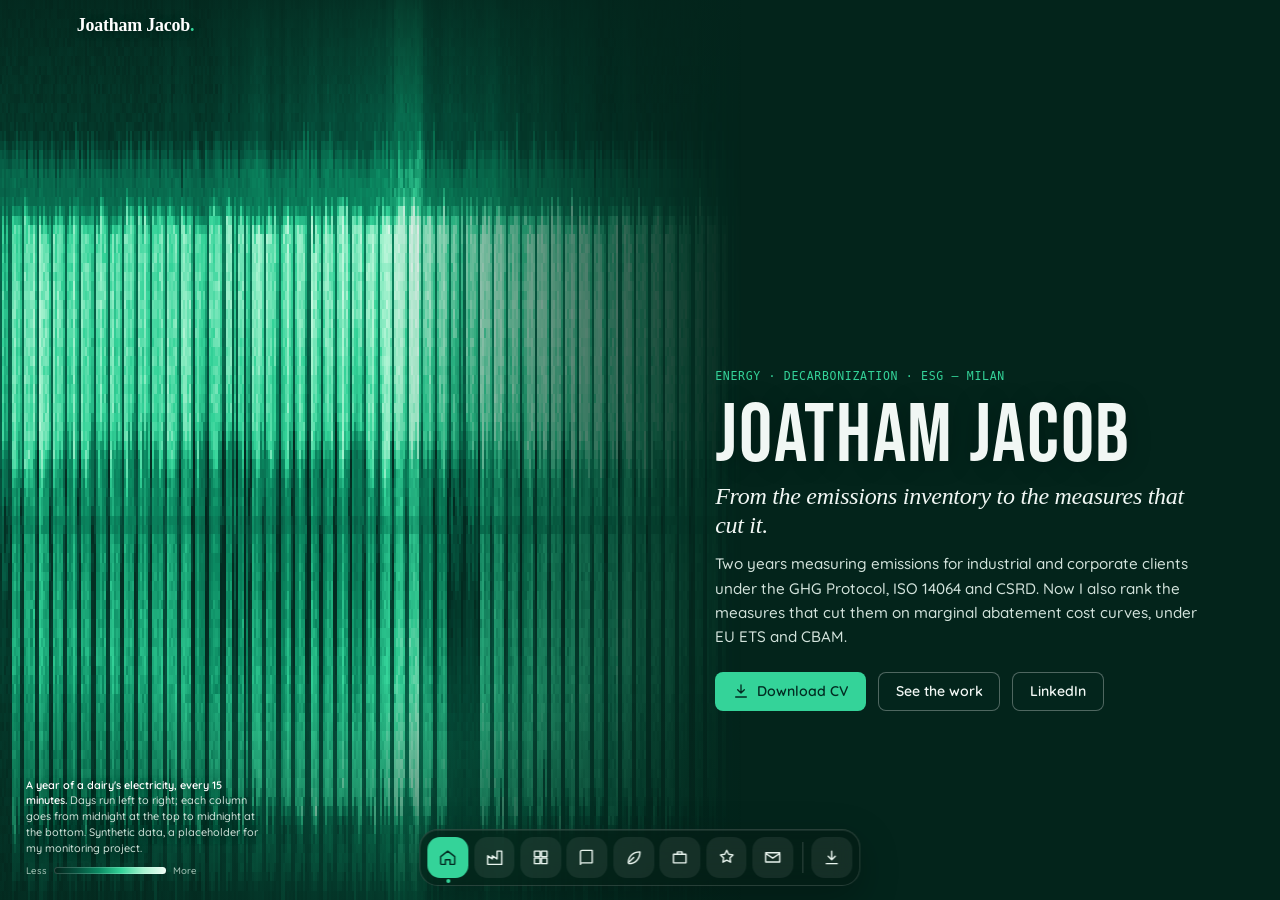
==== commit 226df259: "Add files via upload" ====
--- a/index.html
+++ b/index.html
@@ -821,6 +821,51 @@
   .skills h3, .certs li span, .org-rel, .badges span, .legend, .panel-sub, .open-cue, .findings li::before, .measures th { font-size: var(--t-mono); }
   .btn, .hero .btn, .cs-foot .link-arrow, .card .link-arrow { font-size: var(--t-btn); }
 
+
+  /* =========================================================
+     Carpet plot background: a year of 15-minute electricity data
+     ========================================================= */
+  .carpet { position: absolute; inset: 0; width: 100%; height: 100%; display: block; image-rendering: pixelated; }
+  .hero-bg.has-carpet .hero-img, .hero-bg.has-carpet .hero-fog { display: none; }
+  .hero-bg.has-carpet { background: #03241b; }
+  .carpet-cap { margin: 0; position: absolute; z-index: 2; left: 1rem; right: 1rem; color: #cfe3da; font-size: .74rem; line-height: 1.45; pointer-events: none; }
+  .carpet-cap figcaption { max-width: 34ch; text-shadow: 0 1px 8px rgba(0,0,0,.6); }
+  .carpet-cap b { color: #fff; font-weight: 600; }
+  .carpet-key { display: flex; align-items: center; gap: .45rem; margin-top: .45rem; font-size: .66rem; color: #a9c7ba; }
+  .carpet-key i { width: 7rem; height: .4rem; border-radius: 99px; background: linear-gradient(90deg, #03241b, #05513d, #0b8a62, #34d399, #a7f3d0, #f0fdf6); box-shadow: inset 0 0 0 1px rgba(255,255,255,.18); }
+  .carpet-read {
+    position: absolute; z-index: 5; left: 0; top: 0; pointer-events: none; opacity: 0; transition: opacity .15s;
+    padding: .35rem .6rem; border-radius: .45rem; background: rgba(255,255,255,.96); color: #053b2d; white-space: nowrap;
+    font: 600 .72rem/1.2 var(--font-body); box-shadow: 0 6px 18px rgba(0,0,0,.3);
+  }
+  .carpet-read small { display: block; font: 500 .62rem/1.3 var(--font-mono); color: #047857; }
+  .carpet-read.show { opacity: 1; }
+  .contact.has-carpet::before { display: none; }
+  .contact.has-carpet .carpet { opacity: .5; }
+  .carpet-shade { position: absolute; inset: 0; pointer-events: none; background: linear-gradient(90deg, rgba(5,59,45,.97) 0%, rgba(5,59,45,.88) 40%, rgba(5,59,45,.35) 75%, rgba(5,59,45,.25) 100%); }
+  .carpet-note { opacity: .75; }
+  @media (max-width: 1099px), (orientation: portrait) {
+    .carpet-cap { top: calc(100vw * 9 / 16); left: max(1.5rem, (100vw - 65rem) / 2 + 1.5rem); transform: translateY(-100%); padding-bottom: 1rem; }
+    .carpet-cap figcaption { text-shadow: 0 1px 2px rgba(0,0,0,.75), 0 0 14px rgba(3,36,27,.95); }
+    .carpet-cap figcaption { max-width: 46ch; }
+    .contact.has-carpet .carpet { opacity: .4; }
+    .contact.has-carpet .carpet-shade { background: linear-gradient(180deg, color-mix(in srgb, var(--hero) 92%, transparent) 0%, color-mix(in srgb, var(--hero) 75%, transparent) 55%, color-mix(in srgb, var(--hero) 20%, transparent) 100%); }
+  }
+  @media (max-width: 640px) {
+    .carpet-cap { top: calc(100vw * 5 / 4); left: 1rem; }
+  }
+  @media (min-width: 1100px) and (orientation: landscape) {
+    .hero-bg.has-carpet .carpet { width: 58%; -webkit-mask-image: linear-gradient(90deg, #000 52%, transparent 100%); mask-image: linear-gradient(90deg, #000 52%, transparent 100%); }
+    .hero.has-carpet-hero .hero-scrim {
+      background:
+        linear-gradient(180deg, rgba(3,36,27,.7) 0%, rgba(3,36,27,0) 13%),
+        linear-gradient(0deg, rgba(3,36,27,.6) 0%, rgba(3,36,27,0) 24%);
+    }
+    .contact.has-carpet .carpet { left: auto; width: 56%; opacity: .6; -webkit-mask-image: linear-gradient(270deg, #000 45%, transparent 100%); mask-image: linear-gradient(270deg, #000 45%, transparent 100%); }
+    .contact.has-carpet .carpet-shade { background: linear-gradient(180deg, color-mix(in srgb, var(--hero) 70%, transparent) 0%, transparent 16%, transparent 80%, color-mix(in srgb, var(--hero) 80%, transparent) 100%); }
+    .carpet-cap { left: 1.6rem; right: auto; top: auto; bottom: 1.4rem; transform: none; padding: 0; width: 22rem; font-size: .68rem; }
+    .carpet-key { font-size: .6rem; }
+  }
   @media print {
     header.nav, .theme-toggle, .pager, .next-link, .dock { display: none !important; }
     html.router .slide { display: block !important; }
@@ -865,12 +910,18 @@
 <main>
 
   <!-- ================= 1 · LANDING ================= -->
-  <section class="slide hero" id="top">
-    <div class="hero-bg" role="img" aria-label="A hiker on a snowy ridge above a sea of fog, looking toward snow-capped mountains">
+  <section class="slide hero has-carpet-hero" id="top">
+    <div class="hero-bg has-carpet" role="img" aria-label="Carpet plot of a year of electricity use at a dairy, every 15 minutes: each column is a day, each row a time of day">
       <div class="hero-img"></div>
       <div class="hero-fog" aria-hidden="true"></div>
+      <canvas class="carpet" aria-hidden="true"></canvas>
     </div>
     <div class="hero-scrim"></div>
+    <figure class="carpet-cap">
+      <figcaption><b>A year of a dairy's electricity, every 15 minutes.</b> Days run left to right; each column goes from midnight at the top to midnight at the bottom. Synthetic data, a placeholder for my monitoring project.</figcaption>
+      <div class="carpet-key"><span>Less</span><i></i><span>More</span></div>
+    </figure>
+    <div class="carpet-read" aria-hidden="true"></div>
     <div class="frame">
       <div class="hero-text">
         <p class="eyebrow">Energy · Decarbonization · ESG — Milan</p>
@@ -1321,7 +1372,10 @@
   </section>
 
   <!-- ================= 8 · CONTACT ================= -->
-  <section class="slide contact" id="contact">
+  <section class="slide contact has-carpet" id="contact">
+    <canvas class="carpet" aria-hidden="true"></canvas>
+    <div class="carpet-shade" aria-hidden="true"></div>
+    <div class="carpet-read" aria-hidden="true"></div>
     <div class="frame">
       <div class="contact-body">
         <p class="eyebrow">Contact</p>
@@ -1336,6 +1390,7 @@
       </div>
       <div class="contact-foot">
         <span>© 2026 Joatham Jacob · Milan, Italy</span>
+        <span class="carpet-note">Background: a year of a dairy's electricity, every 15 minutes (synthetic data)</span>
         <button class="theme-toggle" type="button" id="theme-toggle">Toggle dark mode</button>
       </div>
     </div>
@@ -1467,6 +1522,71 @@
         img.onerror = tryNext;
         img.src = 'logo-' + key + '.' + ext;
       })();
+    });
+  })();
+
+
+  // Carpet plot: one year of 15-minute electricity readings drawn cell by cell (columns = days, rows = time of day).
+  (function () {
+    var D = {"year": 2025, "days": 365, "q": 96, "min": 84.0, "max": 1328.0, "data": "[base64]/[base64]/[base64]/[base64]/fIF9fX5/gIFtWk9LSkpBNiUqJygnJCcmJCUpJiYoJycmKiYyP05WZoWfoKG1sKansLWysaWut6+ttrOhqqivoayhqq2imJCAem5yhIF/g4aCh4uNiYqCiId+gYJ0gX18en56eX1yem1fW0ZMSkY4LycnJycoJyUkKCcnJicnJSctOEZaWFZUWmuStbevsq6xs7SxsbGuurioprOts6unq7SpvJ6Khn94enFygoCBg4aBiImOjYaNjYyNhn6Bfn97f4R/fIF6c1s8OEhGSUpIT0xDJCUiJSgmKicnKCUmKCgxQUxTWVNXV2N4nKWtpK+vrb63sLautK21pqKbpaKjpqunpaSWjoKDe3Zte39/d4N8fYt3eH9zf3+Henx6f3uBg3V+f3l/g4F3X01GTEpMRjwpJSolJSQlJyYmJCclJSYlKS05TVlaV3uPsL+6wLe7xL+3yMvBwLbEtbG+v7S7srOZl36EhYSKgXt7iIiHioyJjoOZjouSiI2NiYKKi4d/hYGEgIN5WUIkLz1MSU1MSDgsJyMnJyUoJyokJiUnKCQkM0FNV1NQVm9/[base64]/[base64]/gG9yfoV6fYh/jYeBhoaShoWNg4aFh4B7f353e4B+gX1ZOyMzPUhKR0MyIycjIyQnJyUkJyUoJScpMjlGVlZUVV6BoLCts7G1sLysu7XBsKq2q6+2pqe5srWynId9d35/fnZyiIWBfYSCgIN+hIGEiX59fnuBf3t4hX+CgXt/[base64]/[base64]/[base64]/[base64]/[base64]/eXt/eX5+eYF3hX19jpyBX0lDMCMnKCglJygpJSYkJSQjJCQ1RU5WVVZUVl99k66noriytKiwsa6tsaazraetrKunpKOvqYyEfYGGeHBwgX2DgIWEjIGEjomHkY6DioZ/g4CCh4J7gIRyWD8mJzE/[base64]/NCQjJycmJyckJikoIyYnKCckJzNEU1dQVFZlgZ2qsLGttbC6qaynnqampaGkmpyfmaGSopiWj4OBcmRkanJwa3V2d3x+eYKHh4p6goJ6iICAe3d+fX+AgnpbSDlLRkdLRkY4JyQkJikkJiYpKSgoJScmKjpKVmBnh6a9v7S0trzEvrHHvLa+tbm9sbDAura1pZ5+d31/f4ODg3p5gYSJg4SFh4eMgpGAiIl/iYuDeoCAhI+Ai4d/[base64]/RDouJycpKykpKiwtLiwsKSkqJSUmJyckJSUjJSolKCYlJSYmJicmIyUkKCYnKSUlJSUiJTY/[base64]/[base64]/gIqKioeKi458gYB+fIB0gnt5W0IoJjI+RkpMPTAoJyYlJiIkKiQoKSYnJCYxPUlYVlNWV3KKpqufr7Kqr66wsq2qo6i0pKaqprClrqKMf3t3cnJ6fWx2eoN8goCDhoiDgYZ/[base64]/[base64]/[base64]/goh+goGIi4+Dj4+OiIaMioyCi4Z/h4OHhIyBX1M8TU9MSk1LKSMkJCQmJScmKSgmJSUyPU1TU1lUdpGanqKtoqKfnaaqpKOeqp+XoJ+eopmRm5KKenBtam5mbmdgdnF3end/[base64]/[base64]/iISOhoCPiY6HjICIiISGgoaMgISAe21SQUtQS1BHRjAnKCUoJygmJScnJCspJSYmJjA/[base64]/gHpwYV1SWVpNRz9HQ0NDRUlANi0wNDM3Nzg6PD05Pjw5ODg5OzU3MzU2NzgzNDMwMjAxLikrKigvKygoKCkpKCgoMDpGVVhdWVlhWl9eYl1cY1tYW2JZW1hWV1JVVVhNV1FBOCcfISMzQkE/NSclIyYnKCcqKCstLzEuMDUxNjQ2NjY0NjM1NTEuMTMvLzAxLi8uKissKiksLScqLCcrKCgmKigpKjFFbZyyuq+xtLS9urjAvLS1rLK6ta2vmpOCeG97cHp2d3Z4dGptcnt8eYaCeoN/hYuPiIuMjI+Ni4yIhYqJjHpXPTIwNEdQSDwvKi0uMi4tLykqLCsrKi4rKikwPUpgXV9cY3yevsS4wbyyvL6ztsHNwcK5rrm6vre3tqeZkIGHgImEgHV8fYKLi4aDiY6Qh4+RlYp/kJOVi42TlI2Vl4+Sj42Rg25eVlhUUUI6KCksKikrKSkoJikqKykoKDA/TVlUVlh4krqvrrKztb+/vL+7v7e9uLm5vrS6t7WnlI2IiYeIhnuAipKGkouPjpCUjo2OjI+MhY2ClZqRkI6RiJKVjIloUkFMUVdPSTotLSssKyYsKCkpKScoKCkpMkFRW1ZRY3+ZqK6ls7C4rbavr7Cwrre0taWhqqajrqGUh3uAeoF4g3J3g4WBgIWAg32GhIqSi4J/[base64]/hIF6foOIjYloSEpDNiUnJikkKSYnJSkmJiUoIyYoJDFDTVdUVVp5krCppqy0n7S1rKOjoKOZnJufl5GWkH1vZ2BjZmNhZltXYWNmY2ppbmxzdnB0c3Z6cXp8e4CBhYV/gH+CgHuFkJZ6X0M4JiMnJiQmJyUnJyYlJiYpJignIyY0PUdYUUxyi6GgoqOjop6bnKOdmZ2impaXlJaEkJB/[base64]/[base64]/dXl6enx9h4J3g4OHh4t9kImNgHJSOUVNTFBMUkw5KSksLCcnKCYoKiYnJiktOURKT1Fsg6qeoKSeoaSnsaiorquhsaOkrJ2traqgpKion5WHf3N+dm5qgYB3d3x8foV9gIGDgH9+e3qBgYV/[base64]/eH1/[base64]/UFpaYoiswb/Nu7m/sbrFs7uys7q7sqatprOnk39xeHZzdXV6dmlrdH54c36De4aIgYh/[base64]/c29mYmFrXlVaY2VmaGpsbm51dnp/eHh7gHSAgIWAhpGDjYmHh11BMkNSXVFZTj0vMDI0MTAvLC8uLDIuLywvNz5RX2JcZHuXssCzsbKzwaq7srWzqa6mpaufo6aiqKKdoZKJgHZ/d2tpdHl1e3V3f3t+jYV9e31/[base64]/goqFgXp5fYmJioaJhoaNjJGRi5GNkouSjIuQmpCdkpOWipt5ZEQ/SFxfSjk5Ojo8PTo5Pj04Njs6Ojg6Q0xgZ2xnZmdujqe7wre5trS+tbmzrbiip6mmpaedpZ+eiHxza2xvdGRkcXd0enl4fIV+gXmEgYKFgoiGiI+NlpKUnIhsTD9EQj09TlpcUUM8PTo4PTs/Ozk8OTo5PTlFVWNsa2ZmbGyQrcu3scDIwr2zubG3srC2sauqt7GvtKmkq6KZiYKEhXBxgn2Df4SBh4iLjYuGioaTkoeNjpiVl5OVm5qRmZN9bllhZGFgVUU+ODg4OTk6OjY4Mzg9NTU4PExeYW9qcIKcyM/KyMrCxb7BzL+8vcC3v7CtqLCqpaesppuMd3d0cmhrcXZre4F3en9+h4eAhoWSi42JiJeYnJ2Vn6ScnYViSlFgXltZTTk8OT88ODo1NzY5OTQ2OTc4PkxfaGhsZW5yj7+9wLeyu8C/s7i7t7awqKahp5mWf3doaWhibWdpZFdfZ2xrbXJnc3x/[base64]/[base64]/e3qCf4SAhouFh4iDfnFkVVZTSzkwNjM0NTI1MzEzMDIxLy8yPExaYl9lcpKyr7O3uqSqt7Gtq6WvtK+zop+gnZ+hnJJ/[base64]/Rk9XaIOaqqmbp6Cilqioq5eXmJyQkJmTmoqNi35/[base64]/QUtgWEUzLTI0NS8nGBwhISQlJyotMC8yMjU8Ojo+Pzw+Pzw9OzozOTg0ODs1ODU4MzQ4Nzc4N0NZXWZnZGRmc2hraGdmZF9fWVlVTk5MTEhCP0JEOzs3OCgaDAMCBhMeHA4EBQUHCQoLDg8UFRYZHR0hIykqLzE2NDk5Pj0/QD87Pz08OT08ODg8Ojw7PTk8PD86OTs4OTg1OzxCT1dnZGNjaWFeZV5gWl9XU1NSVlFKTUxKSEpFREVGRklBNjc3MCEZGh0aIR4gIiImJictLC0yMTQxOTM3Oz48PT9CQztDPz9DPUQ/Qj88O0BBOzs/PTs6PDY3Nz5ATV9sbnVyhqLJ2M/IxszGyt3d0dXSwcnIybq5vLqzsbyunZGJiH+DiXh7gYqHjoKNhpeQj42YjpebnJuSlpyVoJ2fnaOgqpd5Z2FlWmVeTEc/OTg8Pj45O0A3ODg2OTw3QElYbmhqbmlscHuTvLi4u7bArsK7tLOxr62tpq+lrp+mkIFqdXNrc21pcnl9eml7eHt+fI6CjoyKjY2Oi42NnJ6YjpqOmqCfiWVRYGBjY1FAQD9CPT0+Pjk9Pz87OzdJT2JraW1uboelwLu/[base64]/[base64]/ubq5wK+srKWmrKWjoZ+IgXRma3VraVtlcXBtcW54b3Z0fn6EhX9+hYaMhouHjYuMmpafmp6QjndmYWFeY1tIOjo7NTs+Nzk8Qz45Ozc6TVlmcW9oZ3uUr729ucfFxK/Dvr23vrq2urGytrKtpZmHhnp/[base64]/tcG5tsC5sbKuq7Czrremj49+fYN/gGx3fYSDgYKMjIqJh4WLiIeOjI6Rl5KOi46XlpqPm5Z9ZVxjYmFdSjw6QT87OTo+Nzg8Ojw9Pz07OTpHVF5pZ2xsfpeaoJiflpiVk4eOhYiIfYJ/[base64]/h36HgIOCfImPjoiTlZKQm5malJKCblpcX2JYW1BGODw5OTs7PD41PjU2Ojg7PElOZWNjZGdrfZaipZ2ll6Cjl5uVlpKXkZKQkZSSipaKfHJiWEQxJzhATUpIT0E2MjEwMjE2NTY6ODo6Pjs7Qj1FRUNAREZCQUA+PkQ9QztAPDo/Oj48OTg9ODw5Ojo7O0NOYGtsa3Bua2ZsZWJiYV1XV1VSVEtNSEdBRD09Ozw0JBUSHiYlJR4TDAwODw4TFhcYGR0fHyQmJi4yMTQ2Nzk7P0JERURDPT1CPEFAPkI+Ojs7OTw7ODk4Ozo5Njk7PURUYG1rboayucW/wbXBub+/[base64]/u7+su7uytbKstKuupZuenpeclYd5bWNramVkYl1dZm9sb21yc3N6eX6BgH+Egn2Ig4mSlZCSk5uXmZeal4x+aWVeS0I9QD4/PkBCPT45PT5DPkU/[base64]/RD8/PT5CPkBAQjZAPEJBPD5BUmByb2uDq7W3sr7Itba2wr25tLGkn6Kpq6SioaKXiIhxb2pra19eam1tdHF0dHZ1fnx9gYOJhIqSh4+Nk56WlqSZnI51WFppamZmaGdZQj8+QUE9Pzw/[base64]/PzNHPyMG9wL21ucK4tauvs6unmoJ+f3V2gYSGf4WFhIyKj5KRjJOHko+clKKjnKGbn6mmlXNTSVJmaGFSPkFFRUE+QkY9QD0/[base64]/P0NCP0A+OkJBO0FPY2pwbXRyjanAw8bHxr+0vb+4x7vCtbe+s6y5rcKvsqexraSgjYN+gm90d4GAdoaGiYOGjZKKjpWRk5GSkZGTn5SbmnxhSkZHU2RqZmRiY1ZJPUJCQEA/P0M6QEBCQT4+RlFfbHp0dYSpxs7U0cDJw8S9xb3Nx7zJwsa8w7q7urrAvbS9q5+ZjXx/joeNhY6QiZqSiJOOh5yQm5eSmZSUnaShmJymm6OKgWxiZmhUSkM8SUhKS09FRUNKR0dISVBccHF8bXp7fp6/[base64]/s293b197U29TW0drRx8jBzMjCv8Cup5eSjpSPkoeKnJWQk5SVn5ScqKO1q5+mpKmvp7iusbO8v7qulXplcYd8hoBtZV9fXl5dXlRbXVhXXFhdXlpgdXeBkZCNo77o+Orq5/Xl29zg5OHi2NDX4M7Ry8fPy87JvauZkJCPkIJ/kYqVmY6Vm5mUoKmkp6apq6avqau5ub+5tcPJp4VvboGHg4h8gWxeWGBkYVxbWlhdXllXXVtXYWdxfIahuubl39fR183UzN/a2s7TztfU0NfW0r3LyLymlY+UmJGQnYuKnZqYnqeknJugpKulo5uksaOiq6uss6+2rLSrsrWYgmR2f4OBg3lnZ2pmZWFfY2ViX2RgZWNnaG+GhZeckKC81t/l6OTm5OvZ3unP19rR0c3KzMrJrayPjZKXjJORjoeIlpKLj5uaoKGfoaiqo7WxsK2zu7ysuLm7vMPDxLivm4+QjIuHhYBvWF5bYWBkW1hfWltbXFxwdIeRh5SPlrbh//j57vjj9OXo5eDZ3ejR0eHZy9DT0MzDwp+lkI2SjIWHkpihlZOkoZqlq6atrauvrbivr77AxsXIycTMxcW5ppCFf3hkX2VdZF1cXFhZV1dZVVpaXm1/[base64]/Pz9APEFAPUM/TVtoboGZwsGyvsHJuMO5vbu4qbKusqOlm5efoKOimI11a2pral9jeG9ucG9weHx6d3+Ch4WJioiOkYqfm5Wbm5+pmaWcjYRvaWhpaVxLPjw9PTs7Ojo8Pzw/PD04QU9ebmprepq/vsm+xbq+vtGyuae7wKyjqaClppugoY6FdGVia2VfZF5abW1xbW5vcnRwfHp8fXuDhoWJlIqRkpmanZmdi5+ef21fY1xRRUE/QT8+PD5CPjs7QD07Pj07OkFIWmlqhZ/Nzc/N0Me/x8fWyb7DwMO6ssSys7ewqbWlmIh8f398enBsf4V8hIWBf5CKg5CNh4OMloWJlJubmJykpZ+ooaqTbE5OXWBrWEU9PD46Qjg9PTs5PDg7Ozo/[base64]/QEE8Pjo8PD88ODg3NTo0Njg3NTgzNzk0ODlLT1xnamZnbXJnZGZdYmJcYF9aVlVVU1VTTU5KSDosICs2ODU4ODImHh8gHyEiISIkKSkrLCwzNDg2OT05PjhDP0Y+QEM/QDw/Oz09PUA+Nzc4Nj03OjY1ODk1NzMzP01fZWRhbZGjt7i4uKmvo6mrpbChp6CZlZmSj5eSjYORe3FkWVlaVktSY11iZV9lZnBsZ3d0c3hxdHyFgYKGio+UkI+TjpaNkHtuWlthWVZNOjQ1NTUzMzY2NDc1MzY3PU1XYmNtdpGsyMLDwcCuuLW/uLy8rri4qbe3s66moJGKd3aBeHh4e3JtgHl7dYF+g4SAf4uDjY1/iIqMjY+LmJOamZiYj5uEa09RY2BTSjY4OTs7Njg7NTg3NzQ3OTg5TFVmYmpoaH2ltb20ury+vMK6r7OytLqvq66Xqam1oaSin41/cmpwcmBpa3JzdHJ9d4B1cHuBeoOIh4Z6kJOLkpeWo5aYm5SZmXZgUVZWRDU7Pjw+PD0+PTs7ODxAPDs8OkVYaWmMosPKycnLwcTG0r/Ju8C/xMC2srW0u7WwqaqtqKqajIVyd29uf3V/fYWBhIeKiJGRipSVj5OUnZSUnZ2hqp+eoJmEfWhlXmNjX1JFPTxAQD9CPTs8PTs9Pz1AR1ZcZm5qaHCOrL+9rrOwuLq7vqystaitp6qkppyanJ6Re3VkamtoY19cbG5qc3Rwe3h4fYGEfoOIh4mHjoyKlZWWlpedkpt9W0ZMXWlaXEdBQUE/Pz49Oj06QTxBPT4+PUJWZXFpboibsbSgpJujn5eRlI6JiYqIfYOFi355dGpkVEZEMh0KBw0aKyctLCEXFBYcHiElJigsLC0zNz05QUVFTEdLR0VBQUVIQUVEQUI/REVDREZEQUNEOkNGPkBCQkJLXWZxc3N2dnZ4dHJuamxsaV5cXlhdU1NXWU1LSkhFNysdGyYyNjMrHRYbGhweICMmKCcrMDI1ODs7PUFBRkhIR0lITkhHTUpGSkVIRUVDQkM/RD5DQEJAP0I9QEM8TlhocGl2cX+ep62yt6Ctqa2up6ikp5mcmpaSlZebhJB9cnJXWFhgXGFdTEc9QToyJSgqKSQqLS0xNDU5N0BASEhJSkxMS0lGSkxESERIQ0VCRj9CPztDOz44PDk+Pjo/Pz0/TFlnc4mhucG9u8CytsOxwbi3o6ifpKCTra6iqKSZj4NrSzUgIjE+PkdJNS0qLCwxMjQ1NDQ0NTk3PUM/Q0VJSkdGR0hGREVBREA/RENBPT1APD49PTs+PTs/QDo8PT1RWWJsaoSmtqyzqrWzpquppKWzmJiUkZaVj5iZkI2Oi4B0Y15QPTRAP0FDQEZCNSoqLSwsLTEuMTk2Nj4+Q0JGRkpEQ0tFQEFEP0A/[base64]/OzpAQDw4Nzo6Ozc2NjY1PTg4Nz1HYG5qaGlmYGxjZmVlYmBWXV1aXVVPVlBZUEpJTkZIRjUuLTgyJRkdHB8dICAkJSgpKSwtLTM1NDY8OTs/PkQ/RTxCRURAQ0M/PTs8Ojw9RURCQkFCQUc+Pzw/RkE+Q1Vfbmx1gpaou8O8wMLAvry4srS9sr2wrK+rqLChhn5tc29ubG1TPSc3QkdFNzE0Mjg2OTdAPj4/Oj5APkJIRE5JTUxJTU1KR0NDQkFHRUNEQkJAPj9CQD4+PT09PDxETl1tYmZmaXyLo6OnoqqpqqitmJ+boZahlo2NlZKQkIeMh3hwXF9iYmJVRkdJTU9OQzIzNTY2NzY3Njw7OkNBQEZDRUxHR0BHREJCREg/Qj1ART5CPj5DPjo9PD4+QUI9SFpodnFwjKC+tcS3t7m9rrXCurqtvLOzsKuwpqOsoYyQdG50cXRzY0szN0Q9MDU0NTY3PTw/PUA/Pjo6RkJBSUpKSUxJQkBJQkdBREM+QEI/QUQ/Oz5BPENAPj04P0A+QFJhampzaYKUqLW8u7q6uLG1sbarvaqyqbWjsKmfraavnYh9d3R2c3VaV0hPU0o2Nzk5NjQ4Nzk7PT9AQT1HSEVLSEZJRURFRkZEQj5CP0E/PEE9QD09P0A4Pjs8OUdaanFrc25wb3aLp7/CuK+ssLi5tqampZ+ro5WblpCVl418bGJgX1hKQDg2Njg5OTMrJyMmKiwvMDEzMjY6OEE+QElHSEZHQ0dERUVCRENBQz9FQDs/PTs/[base64]/Q19bKxt3QwsfFyr/HxrSrnJGDhYF/gYaGgHtxiIKMioGQgZOWgpGXlJijmZeTlaGimqSanqmooJt+YU5bZGZfV0U6PT87Qj8/Pjo9Oj05OTlCTmJqbXJzcI2vytDSzdzJz9LK28vY0tC/[base64]/QUM/[base64]/a2MzP1drY18XHy8LH08DQwr+kn5SNh4OMjX2CjYmJjYuPjJejmJyXlqGam6eloJ+jq6upp5+vnoBfTFNdbGVfS0xHPkU/Qj88PUNBPz5APT9GT1tlaW1ye5+2wcS/[base64]/Lv8fPvM29yriunpGHk5OIiIJ6lZialI2bk5SbmpyanJyYoJ2dnJ2osqymppt1V0I/UVxjZWVVPj06Ojw/Nzo1NzY4NDc4OjlFUF9eZmRnaHqWsry8vL+8urrHvLzAt7PBsLO3qaGLhnx2dYB5fnqBf3BtdYR/dXqDgoqDhoyIj42Nh5KKi5SbnpybkJ2corSzp6qIdGZiWEg7NDo5NzY3OjU1NDY0Nzg2QFBaaWZsbIGXqaqrrbCbn6WonqCkk5agoI6UiY2XjJGQfXpfV1xbWldSQjo7Qj9DPjUpJC0vLDAzNDU9PkFAQ0ZCRT48Qz0/QD8+Pjg8OTo6NTs8Oz45NT04ODg7Nz1LXWtrZ25wbWVucXRsbnNoZ2xvaGdhYmBbXlVYXFZZUFhGPTQxOj88PzEqJSQlJSYpKSsqLzAzNTg3Ojo9QT5BQEdEQ0Q/QkNBP0I/OjxCOj48Ozw8PDY8PThAOzs3NTc4PUdUW2VmZmiOmKu0u7W4uLKwur2tpKitrqmlo52kmZ6PhXhzbGtxcm1le3p8doN0hoN+e4R/f32Hh5GCjZaNm4mMjpOSmZCGbWZhZ1ZLPz07NjU4MjQ0OjU0NDMzNDY2N0FQWVheZYGbt6ypsJ6mr621sLquqaieoq6hnaCbjoBxc21yZWlxa2BgaW52d3V0fXl9e3x3hXuChIOIiYuOjIqTkImQjIeJe25iXWNYWlI8ODc5NzY3OTc2NzU1ODU3Q1NiZ2tjY3KTuMK/x8fIwcLMw8DMxrvBu7nJubG1qZ2RiIaNiIeFiHl9hoSFi4yJlI+Sl5iQkYiRj5ydj5mmm5eapJmbl6CIemteXl9eWlVJOjs6PTw5Ojg/ODk6OTk8OTg4RE1Xdo+wsri2rrK0vsTIuLq9s7uyqLGzqKqlmId9f36DgXR7fnBzgX6FfYyJh4mKipCPlZWRk5OPmI+PmpaSnJSboa2uoYNoYWFfU0g9NjE1NDUzLzAzMzI3SVReZWBgZmNZbYuuubm5uLq/xMjExr69wba8tbantKaxrq6ShoR5e3l9gHZqf4B+hYKFgICHkYuHjZOUkI6UjpWXmZGekZmUnKWofmhaVlhbYVFAPTk6NzY3NTg1MzY0OjY1NEZVZWxmaYGYp6Ktp6yjq6WhsLGcoJ2bn5mnoJqlnJqbmJCJdGt7fmhXTFhTVUg+NTY0Ozo4Oj8/Qj4/Qj9EQUU+REJCPz88Ojw+PTw3PTY4NTEwNDAxMCwvMDAsLSsvMTVEUmBhX2JwZWtlYGtfZltYXFpZVFBKSEhHP0U/[base64]/fouDin+DhYWJhoiUj4uKj4qMiIVsY1xUWlNYWVdFNjM4MjI0LzMzNzE1MDQ0NjY8RlFmammHpMrSxcDGvMPIx8XUybu9v7K6vLavrKvCq5mTiHuCgXdyfX5/[base64]/hYWLineAgZWTjYySkZWbkp2YkpyTmJCgnaaUmp6SlpiimZZxVlNgXV1ZY15KPDc5Ojo8Njg6OTk3NkRXYm1tbWtucHKQl7i6usK5usC2rLi6tbu2s7Gvq7mrsaqwm453XEIyNDM6QlBSVlhWTD09Pj5APUBARURBQkZBTEZIRkZEQkg/OUI+OkE7O0A7Ozs8OD07Nzk/[base64]/vb+/t8LNxcPDvrnBtbKyubeztK6pqaSNg4B+fHRydoR8eYKChIWSlo2Xk5WTlZmdnZyjnKGZlJeXlomXmIRgWl9aV0c5ODQ0NTI0NDgyNzUzMjQ1NDQ6SlRnhqC9wtTOvc3Lx8/[base64]/P0RDP0A7Pzw7Ojs+Nzo0ODk2Njc4ODg5NTg4NjY3NzU2QUpcZmZmZGZjZ2ZeZmVram1lX2NeZWJiXVtZV1dSV1RZWVFIQEJCRkRDR0Y/MScuLy0uMTQ1PDo9PkA+RkNGQkBCQkA8PT4/OTg4OD87PDs9NTc5Mzg2ODM3NDQzMjY0OUNYZWJsl6/[base64]/[base64]/x7nBwr61xbW2sbKrq6eYln54fXl+d29qeYJ/e39+hYKLhY+PlIqQj5CIkZqLmY6WjZKGe2lQSlZST1FVTD8vMzExLTAzMi8vMy8tMTMvPUhUXVlgW3OKp6ixqq67sbq5rba0p7CrnqWeoZiamZSOe3JnaWtpbWNibmdub213bHZ8hICJe4mDgo2BkI+Mi46Sj4aJdVI9OkVSVkQyMzUzMTEwMjEwMzI1MDIyMjEwMjI/T1pdX2h/obeyuLSwr7azv7C6r7G2p6KooqSagnd8eXJwcnBydWtod316gn9/fYaBhYWFkJSPjo2IiIaUh4WQjYuJiIONfXxYWV9TQDc0ODcxMzQ0NDUxMjExMTMzNTpHVmeEp8i+w8m8xtTP0dDN4crLysrZ08XLx8rEv8e/xrainJKNlIR8kZWYi5SUlpahkpucnqCTopOonZuel5mSp5iam5ahmZFzYF9bUD01MzM1MjQzLjA1MjMxMjQwP09ZZmJaY2eAnsK+wL3HxNLJyseywcTOx8/[base64]/[base64]/[base64]/KysXLxrvEvcG/uqmhjIWGhIh/[base64]/[base64]/[base64]/vsC/[base64]/P01ZUVlXTkAvLi0rKisuMCssKissKiorOEhQYF5dZ4qdsbm9wtPByrXCwsTAw8S+vLm1try/tsi9t7WgkI+Nl4CJl5KOlKOcnpihp6WkoZiilJmRjpOPkI+di42LjZKMjX9lUFZRTjwvKioqKCkoKSkoKScoJysnKS06SVlYWFp1lqe6pr6qubG7v765vsO+t7bEusC7ub22s5+Kl42RkYGHjZWcmZSTnZOglp2Zmp6VjIeQjYyRg5GGjol/[base64]/[base64]/[base64]/e3x3e3p+dHxzenFiTD4tJScnJSclJyclJyUlIyclJictOUdQVV1XWXyXrayzrK60rrWut6y+tby6trO1tbe2rMK9vMKqnpiIj4R8j5CJj4iSiZCek5eMi5CQi4qOhoiAioSPgH+ChmhFKTc/Skw9KyYmJygmJyQnKSUnKSYoIyUpJykzR1VYYnaLnJSVmKSZnJmalZqlkpWTkYaRk4+Lk4SGiYZvY1xaUTslICo7RkhKR00/[base64]/[base64]/[base64]/goSHkIyFiYmKj5COiYuDhoR4f4J/[base64]/cmpKN0BIRjkqKCYmJigmKSUmJiclJCgmJScyPU1WVlJnf5mvpZ2wrbGxtKidr6ywo6yepZumkpWCdXhzdnN/c29ud31/hIKEgIaBg4GAeX54gHqCcn9+hYN6enp7fHdkUUxITEhAMycmKSkpJicpKSUkJiMmKSUpNUFMUU9Tc4qmop2hpaSnqrC0qrCrsKuonqKipZmcop2gmIptdXR0dGlveX56gYJ9hoSGhY5/[base64]/gIN8fnqGdmhZVFJGMiAgLDc/[base64]/f4B6fnJmXEhETEdFSEQ1JCYmJiYlKiQlJiEkIyQlJjNFUlBRWFVYeI+msaOquK60tb63tLOorquksaqwrKqtqaiViH6AgW9vgIWJe4N/[base64]/h4Z7jIR4hYN4fnuDdXt/gXx2gXFRQj9JSEg5LSYkJSQkJSclIyomJiUmJygnLDdDUlVWX3CFi4CRhIuPkIuKiYB+ioqEfn19eYN/[base64]/[base64]/NSUnIyYlJSYkJicqKSYmJicoLTlES1tigpyjpqump6Cota2kta6qraOsraScpaGfmoyGeXh7dXt1gWtufIZ/[base64]/[base64]/[base64]", "curve": [0.0, 0.0018, 0.0035, 0.0053, 0.0071, 0.009, 0.0108, 0.0127, 0.0145, 0.0164, 0.0183, 0.0201, 0.022, 0.0239, 0.0259, 0.0279, 0.0298, 0.0317, 0.0337, 0.0356, 0.0376, 0.0396, 0.0418, 0.0438, 0.0458, 0.0479, 0.05, 0.0522, 0.0545, 0.0568, 0.0592, 0.0617, 0.0642, 0.067, 0.07, 0.0744, 0.0822, 0.0947, 0.1102, 0.1248, 0.1361, 0.1449, 0.1515, 0.1572, 0.1626, 0.1684, 0.174, 0.1797, 0.1851, 0.1909, 0.1969, 0.2029, 0.2092, 0.2154, 0.222, 0.2284, 0.2348, 0.2414, 0.248, 0.2538, 0.26, 0.2664, 0.2723, 0.2785, 0.2837, 0.2888, 0.2941, 0.299, 0.3039, 0.3088, 0.3134, 0.3178, 0.3227, 0.327, 0.3316, 0.336, 0.3407, 0.3449, 0.349, 0.3531, 0.3574, 0.3615, 0.3659, 0.3709, 0.3756, 0.3801, 0.385, 0.3896, 0.3944, 0.399, 0.4031, 0.4075, 0.4121, 0.4165, 0.4205, 0.4249, 0.4289, 0.4329, 0.4369, 0.4409, 0.4445, 0.4486, 0.4526, 0.4564, 0.4602, 0.464, 0.4678, 0.4718, 0.4755, 0.4793, 0.483, 0.4867, 0.4906, 0.4943, 0.4983, 0.5025, 0.5069, 0.5114, 0.5157, 0.5202, 0.5253, 0.5299, 0.5353, 0.5405, 0.5458, 0.5519, 0.5579, 0.5638, 0.5698, 0.5764, 0.5829, 0.5895, 0.5955, 0.6018, 0.608, 0.6142, 0.6206, 0.6269, 0.6328, 0.6384, 0.6437, 0.6493, 0.6553, 0.6607, 0.6661, 0.6714, 0.6766, 0.6813, 0.6861, 0.691, 0.6958, 0.7004, 0.7049, 0.7096, 0.7139, 0.7184, 0.7228, 0.7271, 0.7312, 0.7358, 0.7398, 0.7443, 0.7485, 0.7529, 0.7575, 0.7618, 0.7664, 0.7708, 0.7753, 0.7801, 0.7846, 0.7891, 0.7938, 0.7985, 0.803, 0.8076, 0.8119, 0.8165, 0.8212, 0.8254, 0.8293, 0.8334, 0.8375, 0.8414, 0.8453, 0.8488, 0.8526, 0.8563, 0.8597, 0.8631, 0.8663, 0.8697, 0.8731, 0.876, 0.8792, 0.8819, 0.8848, 0.8873, 0.8898, 0.8926, 0.8952, 0.8977, 0.9002, 0.9026, 0.9048, 0.907, 0.9092, 0.9114, 0.9137, 0.9158, 0.9179, 0.92, 0.922, 0.924, 0.9259, 0.9279, 0.9298, 0.9317, 0.9336, 0.9355, 0.9373, 0.9392, 0.941, 0.9429, 0.9447, 0.9465, 0.9483, 0.9501, 0.9519, 0.9538, 0.9556, 0.9574, 0.9592, 0.961, 0.9628, 0.9646, 0.9663, 0.9681, 0.9699, 0.9717, 0.9734, 0.9752, 0.9769, 0.9787, 0.9805, 0.9823, 0.984, 0.9858, 0.9876, 0.9894, 0.9912, 0.9929, 0.9947, 0.9965, 0.9982, 1.0]};
+    var raw = atob(D.data), bytes = new Uint8Array(raw.length);
+    for (var i = 0; i < raw.length; i++) bytes[i] = raw.charCodeAt(i);
+    var stops = [[0, [3, 36, 27]], [0.28, [5, 81, 61]], [0.52, [11, 138, 98]], [0.74, [52, 211, 153]], [0.9, [167, 243, 208]], [1, [240, 253, 246]]];
+    var lut = D.curve.map(function (x) {
+      for (var s = 0; s < stops.length - 1; s++) {
+        var a = stops[s], b = stops[s + 1];
+        if (x <= b[0]) { var f = (x - a[0]) / (b[0] - a[0]); return [0, 1, 2].map(function (k) { return Math.round(a[1][k] + (b[1][k] - a[1][k]) * f); }); }
+      }
+      return stops[stops.length - 1][1];
+    });
+    var off = document.createElement('canvas'); off.width = D.days; off.height = D.q;
+    var octx = off.getContext('2d'), img = octx.createImageData(D.days, D.q);
+    for (var d = 0; d < D.days; d++) for (var k = 0; k < D.q; k++) {
+      var c = lut[bytes[d * D.q + k]], o = (k * D.days + d) * 4;
+      img.data[o] = c[0]; img.data[o + 1] = c[1]; img.data[o + 2] = c[2]; img.data[o + 3] = 255;
+    }
+    octx.putImageData(img, 0, 0);
+
+    var motion = document.documentElement.classList.contains('motion');
+    function paint(cv, upto) {
+      var r = cv.getBoundingClientRect(); if (!r.width || !r.height) return false;
+      var dpr = Math.min(window.devicePixelRatio || 1, 2), W = Math.round(r.width * dpr), H = Math.round(r.height * dpr);
+      if (cv.width !== W || cv.height !== H) { cv.width = W; cv.height = H; }
+      var g = cv.getContext('2d'); g.imageSmoothingEnabled = false; g.fillStyle = '#03241b'; g.fillRect(0, 0, W, H);
+      var n = Math.max(1, Math.round(D.days * upto));
+      g.drawImage(off, 0, 0, n, D.q, 0, 0, W * n / D.days, H);
+      return true;
+    }
+    document.querySelectorAll('canvas.carpet').forEach(function (cv) {
+      var shown = false;
+      new ResizeObserver(function () {
+        if (!paint(cv, 1)) return;
+        if (!shown && motion) {                       // first time it appears: the year draws in from January to December
+          shown = true; var t0 = null;
+          (function step(t) { if (t0 === null) t0 = t; var p = Math.min(1, (t - t0) / 1800); paint(cv, 1 - Math.pow(1 - p, 3)); if (p < 1) requestAnimationFrame(step); })(performance.now());
+        }
+        shown = true;
+      }).observe(cv);
+    });
+
+    // Hover readout: the date, time and kW under the pointer (laptops and desktops).
+    if (!window.matchMedia('(hover: hover) and (pointer: fine)').matches) return;
+    var DAYS = ['Sun', 'Mon', 'Tue', 'Wed', 'Thu', 'Fri', 'Sat'], MON = ['Jan', 'Feb', 'Mar', 'Apr', 'May', 'Jun', 'Jul', 'Aug', 'Sep', 'Oct', 'Nov', 'Dec'];
+    [['.hero', '.hero-text, .carpet-cap, a, button'], ['.contact', 'h2, p, .eyebrow, a, button, .contact-foot span']].forEach(function (pair) {
+      var sec = document.querySelector(pair[0]); if (!sec) return;
+      var cv = sec.querySelector('canvas.carpet'), tip = sec.querySelector('.carpet-read'); if (!cv || !tip) return;
+      sec.addEventListener('mousemove', function (e) {
+        var r = cv.getBoundingClientRect(), x = e.clientX - r.left, y = e.clientY - r.top;
+        if (e.target.closest(pair[1]) || x < 0 || y < 0 || x >= r.width || y >= r.height) { tip.classList.remove('show'); return; }
+        var d = Math.floor(x / r.width * D.days), k = Math.floor(y / r.height * D.q);
+        var kw = Math.round(D.min + bytes[d * D.q + k] / 255 * (D.max - D.min));
+        var dt = new Date(Date.UTC(D.year, 0, 1 + d)), hh = String(Math.floor(k / 4)).padStart(2, '0'), mm = String(k % 4 * 15).padStart(2, '0');
+        tip.innerHTML = kw + ' kW<small>' + DAYS[dt.getUTCDay()] + ' ' + dt.getUTCDate() + ' ' + MON[dt.getUTCMonth()] + ' · ' + hh + ':' + mm + '</small>';
+        var sr = sec.getBoundingClientRect(), tx = e.clientX - sr.left + 14, ty = e.clientY - sr.top + 14;
+        if (tx + 150 > sr.width) tx -= 170;
+        tip.style.transform = 'translate(' + tx + 'px,' + ty + 'px)'; tip.classList.add('show');
+      });
+      sec.addEventListener('mouseleave', function () { tip.classList.remove('show'); });
     });
   })();
 
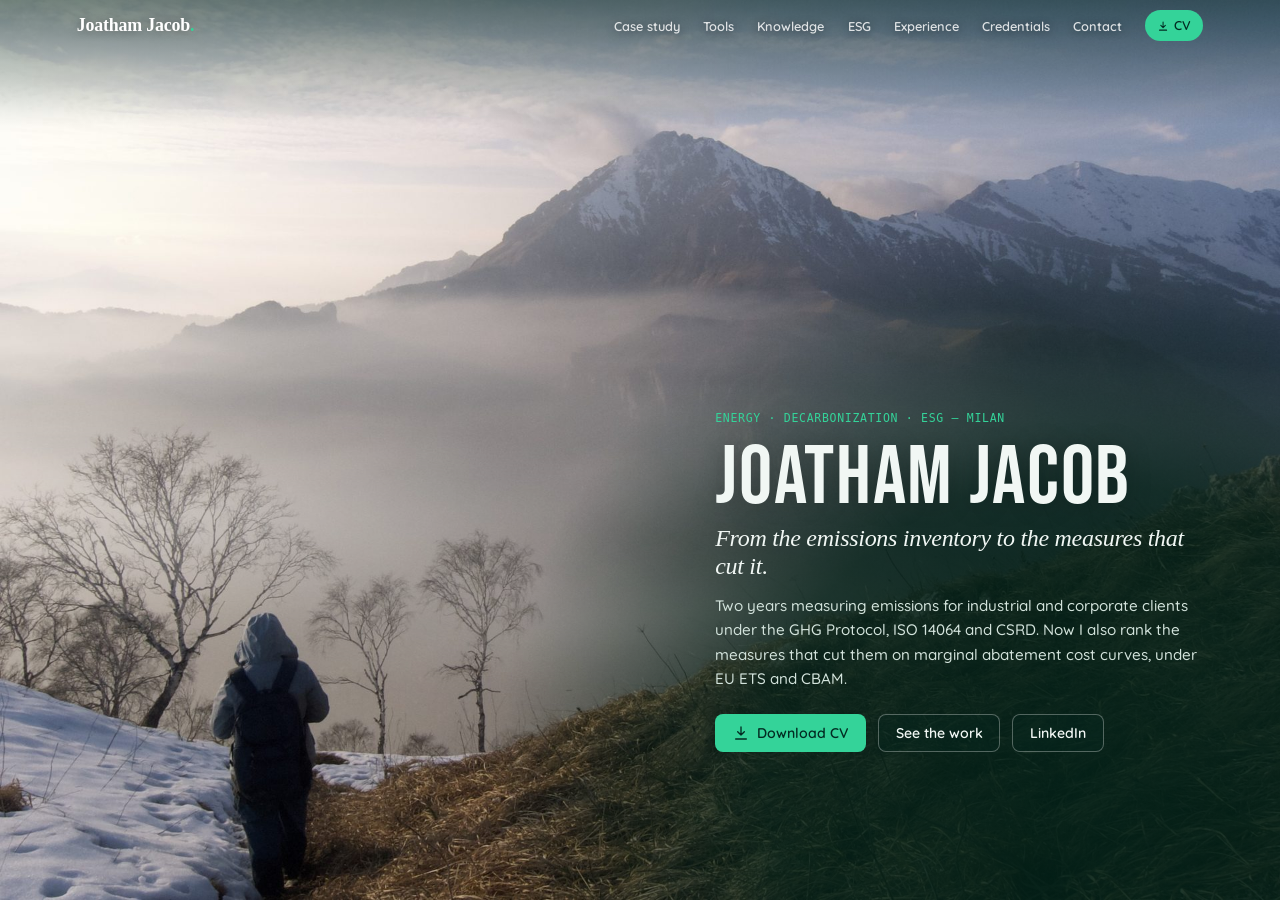
==== commit fffdf0dd: "Add files via upload" ====
--- a/index.html
+++ b/index.html
@@ -38,7 +38,9 @@
 <meta name="twitter:description" content="GHG inventories, CSRD reporting, industrial energy efficiency and marginal abatement cost modelling. Based in Milan.">
 <meta name="twitter:image" content="https://joathamjacob.com/preview/social.jpg">
 <link rel="preload" href="bebas-neue.woff2" as="font" type="font/woff2" crossorigin>
-<link rel="icon" href="data:image/svg+xml,%3Csvg xmlns='http://www.w3.org/2000/svg' viewBox='0 0 32 32'%3E%3Crect width='32' height='32' rx='7' fill='%23053b2d'/%3E%3Ctext x='16' y='21.5' font-family='Arial,sans-serif' font-size='14' font-weight='700' fill='%2334d399' text-anchor='middle'%3EJJ%3C/text%3E%3C/svg%3E">
+<link rel="icon" href="favicon.ico" sizes="32x32">
+<link rel="icon" href="favicon.svg" type="image/svg+xml">
+<link rel="apple-touch-icon" href="apple-touch-icon.png">
 <style>
   /* =========================================================
      Tokens — emerald theme, light + dark
@@ -172,6 +174,17 @@
     display: none; align-items: center; background: rgba(4,42,32,.35); color: #fff; border: 1px solid rgba(255,255,255,.35);
     border-radius: .4rem; padding: .35rem .8rem; font: inherit; font-size: .85rem; font-weight: 600; cursor: pointer;
   }
+  /* nav: one green line slides under the page you're on */
+  header.nav nav { position: relative; }
+  .nav ul { align-items: center; }
+  .nav ul a { transition: color .2s; }
+  .nav ul a:hover { color: var(--pop); }
+  .nav-bar { position: absolute; left: 0; bottom: -.45rem; width: 0; height: 2px; border-radius: 2px; background: var(--pop); opacity: 0; pointer-events: none; }
+  .nav-bar.ready { transition: left .45s var(--ease-out), width .45s var(--ease-out), opacity .2s; }
+  .nav-cv a { display: inline-flex; align-items: center; gap: .3rem; padding: .3rem .7rem; border-radius: 999px; background: var(--pop); color: var(--pop-ink) !important; font-weight: 700; text-shadow: none !important; }
+  .nav-cv a:hover { background: var(--pop-hover); }
+  .nav-cv svg { width: .95em; height: .95em; flex: none; }
+  .cv-long { display: none; }
 
   /* ---------- buttons ---------- */
   .cta { display: flex; flex-wrap: wrap; gap: .75rem; }
@@ -391,7 +404,7 @@
     .findings { grid-template-columns: 1fr 1fr; }
   }
   /* ---------- phones and narrow tablets: the section links fold into a Menu button ---------- */
-  @media (max-width: 719px) {
+  @media (max-width: 819px) {
     .menu-btn { display: inline-flex; margin-left: auto; }
     .nav-in { gap: 0; }
     .nav ul {
@@ -401,6 +414,12 @@
     .nav ul.open { display: flex; }
     .nav ul a { display: block; padding: .7rem 0; font-size: 1rem; color: var(--hero-ink); text-shadow: none; border-bottom: 1px solid rgba(255,255,255,.08); }
     .nav ul li:last-child a { border-bottom: 0; }
+    header.nav nav { position: static; }
+    .nav ul { align-items: stretch; }
+    .nav-bar { display: none; }
+    .nav-cv a { display: flex; gap: .45rem; padding: .7rem 0; border-radius: 0; background: none; color: var(--pop) !important; font-weight: 600; }
+    .nav-cv a:hover { background: none; }
+    .cv-long { display: inline; }
   }
   /* ---------- phones ---------- */
   @media (max-width: 640px) {
@@ -597,13 +616,6 @@
   [data-project].is-link:hover .open-cue .ext { transform: translate(2px, -2px); }
   [data-project].is-link:hover h3 { color: var(--accent-ink); }
 
-  /* nav: underline slides under the section you're on */
-  .nav ul a { position: relative; }
-  .nav ul a::after {
-    content: ""; position: absolute; left: 0; right: 0; bottom: -.4rem; height: 2px; border-radius: 1px;
-    background: var(--pop); transform: scaleX(0); transform-origin: left; transition: transform .35s var(--ease-out);
-  }
-  .nav ul a.active::after, .nav ul a:hover::after { transform: scaleX(1); }
 
   /* scroll cue and screen indicator (16:9 mode only) */
   .scroll-cue, .pager { display: none; }
@@ -740,50 +752,27 @@
   }
 
   /* =========================================================
-     Floating dock: the navigation on laptops and desktops (16:9 mode).
+     Page tabs: on laptops and desktops (16:9 mode) the page names sit across the top.
      Phones and tablets keep the top menu bar and one long scrolling page.
      ========================================================= */
-  .pager, .dock { display: none !important; }
-
-  .dock {
-    position: fixed; left: 50%; bottom: .9rem; translate: -50% 0; z-index: 20;
-    display: flex; align-items: flex-end; gap: .35rem; padding: .42rem .45rem;
-    border-radius: 1.15rem; background: rgba(6, 28, 21, .64); border: 1px solid rgba(255,255,255,.14);
-    backdrop-filter: blur(14px) saturate(150%); -webkit-backdrop-filter: blur(14px) saturate(150%);
-    box-shadow: 0 .8rem 2.4rem rgba(0,0,0,.25), inset 0 1px 0 rgba(255,255,255,.08);
-  }
-  .dock a {
-    --s: 1; position: relative; display: grid; place-items: center; flex: none;
-    width: calc(2.55rem * var(--s)); height: calc(2.55rem * var(--s)); border-radius: .8rem;
-    color: #e9f5ef; background: rgba(255,255,255,.07); text-decoration: none;
-    transition: width .16s var(--ease-out), height .16s var(--ease-out), background-color .2s, color .2s;
-  }
-  .dock a svg { width: 46%; height: 46%; }
-  .dock a:hover { background: rgba(52, 211, 153, .22); }
-  .dock a.active { background: var(--pop); color: var(--pop-ink); }
-  .dock a.active::after { content: ""; position: absolute; bottom: -.32rem; left: 50%; width: .24rem; height: .24rem; margin-left: -.12rem; border-radius: 50%; background: var(--pop); }
-  .dock a:focus-visible { outline: 2px solid var(--pop); outline-offset: 2px; }
-  .dock-sep { width: 1px; align-self: stretch; margin: .3rem .2rem; background: rgba(255,255,255,.18); }
-  .dock-tip {
-    position: absolute; bottom: calc(100% + .65rem); left: 50%; translate: -50% .3rem;
-    white-space: nowrap; padding: .32rem .58rem; border-radius: .4rem;
-    font: 500 .7rem/1 var(--font-mono); letter-spacing: .02em; background: var(--hero); color: var(--hero-ink);
-    box-shadow: 0 .3rem 1rem rgba(0,0,0,.22); opacity: 0; pointer-events: none;
-    transition: opacity .18s ease, translate .22s var(--ease-out);
-  }
-  .dock a:hover .dock-tip, .dock a:focus-visible .dock-tip, .dock.peek a.active .dock-tip { opacity: 1; translate: -50% 0; }
-  html.motion .dock { animation: dockin .8s var(--ease-out) 1.1s both; }
-  @keyframes dockin { from { opacity: 0; translate: -50% 1.2rem; } to { opacity: 1; translate: -50% 0; } }
-
-  /* 16:9 mode: the dock replaces the toolbar, so the frames shift their spare room to the bottom for it */
+  .pager { display: none !important; }
+
+  /* 16:9 mode: the header floats over each page; on the light pages its text turns dark */
   @media (min-width: 1100px) and (orientation: landscape) {
-    .dock { display: flex !important; }
     header.nav, header.nav.solid { position: absolute; background: transparent !important; border: 0 !important; backdrop-filter: none !important; -webkit-backdrop-filter: none !important; }
-    header.nav nav, header.nav .menu-btn { display: none !important; }
+    header.nav .menu-btn { display: none !important; }
+    .nav-in { height: 3.2rem; }
+    .nav ul { gap: 1.45rem; }
+    .nav ul a { font-size: .8rem; font-weight: 600; color: rgba(255,255,255,.82); }
+    .nav ul a.active { color: #fff; }
+    .nav ul a:hover { color: var(--pop); }
+    .nav-cv a { font-size: .74rem; padding: .32rem .75rem; }
     html.router:not([data-page="top"]):not([data-page="contact"]) .brand { color: var(--ink); text-shadow: none; }
-    .nav-in { height: 3.2rem; }
-    .frame { padding-top: 3.8rem; padding-bottom: 4.8rem; }
-    .hero .frame { padding-bottom: 6.2rem; }
+    html.router:not([data-page="top"]):not([data-page="contact"]) .nav ul a { color: var(--ink-2); text-shadow: none; }
+    html.router:not([data-page="top"]):not([data-page="contact"]) .nav ul a.active { color: var(--ink); }
+    html.router:not([data-page="top"]):not([data-page="contact"]) .nav ul a:hover { color: var(--accent); }
+    .frame { padding-top: 3.8rem; padding-bottom: 3rem; }
+    .hero .frame { padding-bottom: 3.6rem; }
     #skills .frame { padding-top: 3.4rem; }
   }
 
@@ -821,53 +810,8 @@
   .skills h3, .certs li span, .org-rel, .badges span, .legend, .panel-sub, .open-cue, .findings li::before, .measures th { font-size: var(--t-mono); }
   .btn, .hero .btn, .cs-foot .link-arrow, .card .link-arrow { font-size: var(--t-btn); }
 
-
-  /* =========================================================
-     Carpet plot background: a year of 15-minute electricity data
-     ========================================================= */
-  .carpet { position: absolute; inset: 0; width: 100%; height: 100%; display: block; image-rendering: pixelated; }
-  .hero-bg.has-carpet .hero-img, .hero-bg.has-carpet .hero-fog { display: none; }
-  .hero-bg.has-carpet { background: #03241b; }
-  .carpet-cap { margin: 0; position: absolute; z-index: 2; left: 1rem; right: 1rem; color: #cfe3da; font-size: .74rem; line-height: 1.45; pointer-events: none; }
-  .carpet-cap figcaption { max-width: 34ch; text-shadow: 0 1px 8px rgba(0,0,0,.6); }
-  .carpet-cap b { color: #fff; font-weight: 600; }
-  .carpet-key { display: flex; align-items: center; gap: .45rem; margin-top: .45rem; font-size: .66rem; color: #a9c7ba; }
-  .carpet-key i { width: 7rem; height: .4rem; border-radius: 99px; background: linear-gradient(90deg, #03241b, #05513d, #0b8a62, #34d399, #a7f3d0, #f0fdf6); box-shadow: inset 0 0 0 1px rgba(255,255,255,.18); }
-  .carpet-read {
-    position: absolute; z-index: 5; left: 0; top: 0; pointer-events: none; opacity: 0; transition: opacity .15s;
-    padding: .35rem .6rem; border-radius: .45rem; background: rgba(255,255,255,.96); color: #053b2d; white-space: nowrap;
-    font: 600 .72rem/1.2 var(--font-body); box-shadow: 0 6px 18px rgba(0,0,0,.3);
-  }
-  .carpet-read small { display: block; font: 500 .62rem/1.3 var(--font-mono); color: #047857; }
-  .carpet-read.show { opacity: 1; }
-  .contact.has-carpet::before { display: none; }
-  .contact.has-carpet .carpet { opacity: .5; }
-  .carpet-shade { position: absolute; inset: 0; pointer-events: none; background: linear-gradient(90deg, rgba(5,59,45,.97) 0%, rgba(5,59,45,.88) 40%, rgba(5,59,45,.35) 75%, rgba(5,59,45,.25) 100%); }
-  .carpet-note { opacity: .75; }
-  @media (max-width: 1099px), (orientation: portrait) {
-    .carpet-cap { top: calc(100vw * 9 / 16); left: max(1.5rem, (100vw - 65rem) / 2 + 1.5rem); transform: translateY(-100%); padding-bottom: 1rem; }
-    .carpet-cap figcaption { text-shadow: 0 1px 2px rgba(0,0,0,.75), 0 0 14px rgba(3,36,27,.95); }
-    .carpet-cap figcaption { max-width: 46ch; }
-    .contact.has-carpet .carpet { opacity: .4; }
-    .contact.has-carpet .carpet-shade { background: linear-gradient(180deg, color-mix(in srgb, var(--hero) 92%, transparent) 0%, color-mix(in srgb, var(--hero) 75%, transparent) 55%, color-mix(in srgb, var(--hero) 20%, transparent) 100%); }
-  }
-  @media (max-width: 640px) {
-    .carpet-cap { top: calc(100vw * 5 / 4); left: 1rem; }
-  }
-  @media (min-width: 1100px) and (orientation: landscape) {
-    .hero-bg.has-carpet .carpet { width: 58%; -webkit-mask-image: linear-gradient(90deg, #000 52%, transparent 100%); mask-image: linear-gradient(90deg, #000 52%, transparent 100%); }
-    .hero.has-carpet-hero .hero-scrim {
-      background:
-        linear-gradient(180deg, rgba(3,36,27,.7) 0%, rgba(3,36,27,0) 13%),
-        linear-gradient(0deg, rgba(3,36,27,.6) 0%, rgba(3,36,27,0) 24%);
-    }
-    .contact.has-carpet .carpet { left: auto; width: 56%; opacity: .6; -webkit-mask-image: linear-gradient(270deg, #000 45%, transparent 100%); mask-image: linear-gradient(270deg, #000 45%, transparent 100%); }
-    .contact.has-carpet .carpet-shade { background: linear-gradient(180deg, color-mix(in srgb, var(--hero) 70%, transparent) 0%, transparent 16%, transparent 80%, color-mix(in srgb, var(--hero) 80%, transparent) 100%); }
-    .carpet-cap { left: 1.6rem; right: auto; top: auto; bottom: 1.4rem; transform: none; padding: 0; width: 22rem; font-size: .68rem; }
-    .carpet-key { font-size: .6rem; }
-  }
   @media print {
-    header.nav, .theme-toggle, .pager, .next-link, .dock { display: none !important; }
+    header.nav, .theme-toggle, .pager, .next-link { display: none !important; }
     html.router .slide { display: block !important; }
     .hero, .contact { background: #fff; color: #000; }
   }
@@ -888,40 +832,24 @@
         <li><a href="#experience">Experience</a></li>
         <li><a href="#skills">Credentials</a></li>
         <li><a href="#contact">Contact</a></li>
+        <li class="nav-cv"><a href="CV.pdf" data-cv="energy" download="Joatham_Jacob_CV.pdf"><svg viewBox="0 0 24 24" fill="none" stroke="currentColor" stroke-width="2" stroke-linecap="round" stroke-linejoin="round" aria-hidden="true"><path d="M12 4v11m0 0-4.5-4.5M12 15l4.5-4.5M5 20h14"/></svg><span class="cv-long">Download </span>CV</a></li>
       </ul>
+      <span class="nav-bar" aria-hidden="true"></span>
     </nav>
   </div>
 </header>
 
-<nav class="dock" aria-label="Pages">
-  <a href="#top" data-to="top" aria-label="Home"><svg viewBox="0 0 24 24" fill="none" stroke="currentColor" stroke-width="1.8" stroke-linecap="round" stroke-linejoin="round" aria-hidden="true"><path d="M3 11l9-7 9 7v9a1 1 0 0 1-1 1h-5v-6H9v6H4a1 1 0 0 1-1-1z"/></svg><span class="dock-tip" aria-hidden="true">Home</span></a>
-  <a href="#work" data-to="work" aria-label="Case study"><svg viewBox="0 0 24 24" fill="none" stroke="currentColor" stroke-width="1.8" stroke-linecap="round" stroke-linejoin="round" aria-hidden="true"><path d="M3 21V10l6 4V10l6 4V4h6v17z"/></svg><span class="dock-tip" aria-hidden="true">Case study</span></a>
-  <a href="#more-work" data-to="more-work" aria-label="Tools"><svg viewBox="0 0 24 24" fill="none" stroke="currentColor" stroke-width="1.8" stroke-linecap="round" stroke-linejoin="round" aria-hidden="true"><path d="M4 4h7v7H4zM13 4h7v7h-7zM4 13h7v7H4zM13 13h7v7h-7z"/></svg><span class="dock-tip" aria-hidden="true">Tools</span></a>
-  <a href="#knowledge" data-to="knowledge" aria-label="Knowledge"><svg viewBox="0 0 24 24" fill="none" stroke="currentColor" stroke-width="1.8" stroke-linecap="round" stroke-linejoin="round" aria-hidden="true"><path d="M4 5a2 2 0 0 1 2-2h13v16H6a2 2 0 0 0-2 2zM4 19V5"/></svg><span class="dock-tip" aria-hidden="true">Knowledge</span></a>
-  <a href="#esg" data-to="esg" aria-label="ESG"><svg viewBox="0 0 24 24" fill="none" stroke="currentColor" stroke-width="1.8" stroke-linecap="round" stroke-linejoin="round" aria-hidden="true"><path d="M5 19c0-8 6-14 15-14 0 9-6 15-14 15zM5 19l7-7"/></svg><span class="dock-tip" aria-hidden="true">ESG</span></a>
-  <a href="#experience" data-to="experience" aria-label="Experience"><svg viewBox="0 0 24 24" fill="none" stroke="currentColor" stroke-width="1.8" stroke-linecap="round" stroke-linejoin="round" aria-hidden="true"><path d="M4 8h16v11H4zM9 8V5h6v3"/></svg><span class="dock-tip" aria-hidden="true">Experience</span></a>
-  <a href="#skills" data-to="skills" aria-label="Credentials"><svg viewBox="0 0 24 24" fill="none" stroke="currentColor" stroke-width="1.8" stroke-linecap="round" stroke-linejoin="round" aria-hidden="true"><path d="M12 3l2.5 5 5.5.8-4 3.9.9 5.5-4.9-2.6-4.9 2.6.9-5.5-4-3.9 5.5-.8z"/></svg><span class="dock-tip" aria-hidden="true">Credentials</span></a>
-  <a href="#contact" data-to="contact" aria-label="Contact"><svg viewBox="0 0 24 24" fill="none" stroke="currentColor" stroke-width="1.8" stroke-linecap="round" stroke-linejoin="round" aria-hidden="true"><path d="M3 6h18v12H3zM3 7l9 6 9-6"/></svg><span class="dock-tip" aria-hidden="true">Contact</span></a>
-  <span class="dock-sep" aria-hidden="true"></span>
-  <a href="CV.pdf" class="dock-action" data-cv="energy" download="Joatham_Jacob_CV.pdf" aria-label="Download CV"><svg viewBox="0 0 24 24" fill="none" stroke="currentColor" stroke-width="1.8" stroke-linecap="round" stroke-linejoin="round" aria-hidden="true"><path d="M12 4v11m0 0-4.5-4.5M12 15l4.5-4.5M5 20h14"/></svg><span class="dock-tip" aria-hidden="true">Download CV</span></a>
-</nav>
 
 
 <main>
 
   <!-- ================= 1 · LANDING ================= -->
-  <section class="slide hero has-carpet-hero" id="top">
-    <div class="hero-bg has-carpet" role="img" aria-label="Carpet plot of a year of electricity use at a dairy, every 15 minutes: each column is a day, each row a time of day">
+  <section class="slide hero" id="top">
+    <div class="hero-bg" role="img" aria-label="A hiker on a snowy ridge above a sea of fog, looking toward snow-capped mountains">
       <div class="hero-img"></div>
       <div class="hero-fog" aria-hidden="true"></div>
-      <canvas class="carpet" aria-hidden="true"></canvas>
     </div>
     <div class="hero-scrim"></div>
-    <figure class="carpet-cap">
-      <figcaption><b>A year of a dairy's electricity, every 15 minutes.</b> Days run left to right; each column goes from midnight at the top to midnight at the bottom. Synthetic data, a placeholder for my monitoring project.</figcaption>
-      <div class="carpet-key"><span>Less</span><i></i><span>More</span></div>
-    </figure>
-    <div class="carpet-read" aria-hidden="true"></div>
     <div class="frame">
       <div class="hero-text">
         <p class="eyebrow">Energy · Decarbonization · ESG — Milan</p>
@@ -1372,10 +1300,7 @@
   </section>
 
   <!-- ================= 8 · CONTACT ================= -->
-  <section class="slide contact has-carpet" id="contact">
-    <canvas class="carpet" aria-hidden="true"></canvas>
-    <div class="carpet-shade" aria-hidden="true"></div>
-    <div class="carpet-read" aria-hidden="true"></div>
+  <section class="slide contact" id="contact">
     <div class="frame">
       <div class="contact-body">
         <p class="eyebrow">Contact</p>
@@ -1390,7 +1315,6 @@
       </div>
       <div class="contact-foot">
         <span>© 2026 Joatham Jacob · Milan, Italy</span>
-        <span class="carpet-note">Background: a year of a dairy's electricity, every 15 minutes (synthetic data)</span>
         <button class="theme-toggle" type="button" id="theme-toggle">Toggle dark mode</button>
       </div>
     </div>
@@ -1525,71 +1449,6 @@
     });
   })();
 
-
-  // Carpet plot: one year of 15-minute electricity readings drawn cell by cell (columns = days, rows = time of day).
-  (function () {
-    var D = {"year": 2025, "days": 365, "q": 96, "min": 84.0, "max": 1328.0, "data": "[base64]/[base64]/[base64]/[base64]/fIF9fX5/gIFtWk9LSkpBNiUqJygnJCcmJCUpJiYoJycmKiYyP05WZoWfoKG1sKansLWysaWut6+ttrOhqqivoayhqq2imJCAem5yhIF/g4aCh4uNiYqCiId+gYJ0gX18en56eX1yem1fW0ZMSkY4LycnJycoJyUkKCcnJicnJSctOEZaWFZUWmuStbevsq6xs7SxsbGuurioprOts6unq7SpvJ6Khn94enFygoCBg4aBiImOjYaNjYyNhn6Bfn97f4R/fIF6c1s8OEhGSUpIT0xDJCUiJSgmKicnKCUmKCgxQUxTWVNXV2N4nKWtpK+vrb63sLautK21pqKbpaKjpqunpaSWjoKDe3Zte39/d4N8fYt3eH9zf3+Henx6f3uBg3V+f3l/g4F3X01GTEpMRjwpJSolJSQlJyYmJCclJSYlKS05TVlaV3uPsL+6wLe7xL+3yMvBwLbEtbG+v7S7srOZl36EhYSKgXt7iIiHioyJjoOZjouSiI2NiYKKi4d/hYGEgIN5WUIkLz1MSU1MSDgsJyMnJyUoJyokJiUnKCQkM0FNV1NQVm9/[base64]/[base64]/gG9yfoV6fYh/jYeBhoaShoWNg4aFh4B7f353e4B+gX1ZOyMzPUhKR0MyIycjIyQnJyUkJyUoJScpMjlGVlZUVV6BoLCts7G1sLysu7XBsKq2q6+2pqe5srWynId9d35/fnZyiIWBfYSCgIN+hIGEiX59fnuBf3t4hX+CgXt/[base64]/[base64]/[base64]/[base64]/[base64]/eXt/eX5+eYF3hX19jpyBX0lDMCMnKCglJygpJSYkJSQjJCQ1RU5WVVZUVl99k66noriytKiwsa6tsaazraetrKunpKOvqYyEfYGGeHBwgX2DgIWEjIGEjomHkY6DioZ/g4CCh4J7gIRyWD8mJzE/[base64]/NCQjJycmJyckJikoIyYnKCckJzNEU1dQVFZlgZ2qsLGttbC6qaynnqampaGkmpyfmaGSopiWj4OBcmRkanJwa3V2d3x+eYKHh4p6goJ6iICAe3d+fX+AgnpbSDlLRkdLRkY4JyQkJikkJiYpKSgoJScmKjpKVmBnh6a9v7S0trzEvrHHvLa+tbm9sbDAura1pZ5+d31/f4ODg3p5gYSJg4SFh4eMgpGAiIl/iYuDeoCAhI+Ai4d/[base64]/RDouJycpKykpKiwtLiwsKSkqJSUmJyckJSUjJSolKCYlJSYmJicmIyUkKCYnKSUlJSUiJTY/[base64]/[base64]/gIqKioeKi458gYB+fIB0gnt5W0IoJjI+RkpMPTAoJyYlJiIkKiQoKSYnJCYxPUlYVlNWV3KKpqufr7Kqr66wsq2qo6i0pKaqprClrqKMf3t3cnJ6fWx2eoN8goCDhoiDgYZ/[base64]/[base64]/[base64]/goh+goGIi4+Dj4+OiIaMioyCi4Z/h4OHhIyBX1M8TU9MSk1LKSMkJCQmJScmKSgmJSUyPU1TU1lUdpGanqKtoqKfnaaqpKOeqp+XoJ+eopmRm5KKenBtam5mbmdgdnF3end/[base64]/[base64]/iISOhoCPiY6HjICIiISGgoaMgISAe21SQUtQS1BHRjAnKCUoJygmJScnJCspJSYmJjA/[base64]/gHpwYV1SWVpNRz9HQ0NDRUlANi0wNDM3Nzg6PD05Pjw5ODg5OzU3MzU2NzgzNDMwMjAxLikrKigvKygoKCkpKCgoMDpGVVhdWVlhWl9eYl1cY1tYW2JZW1hWV1JVVVhNV1FBOCcfISMzQkE/NSclIyYnKCcqKCstLzEuMDUxNjQ2NjY0NjM1NTEuMTMvLzAxLi8uKissKiksLScqLCcrKCgmKigpKjFFbZyyuq+xtLS9urjAvLS1rLK6ta2vmpOCeG97cHp2d3Z4dGptcnt8eYaCeoN/hYuPiIuMjI+Ni4yIhYqJjHpXPTIwNEdQSDwvKi0uMi4tLykqLCsrKi4rKikwPUpgXV9cY3yevsS4wbyyvL6ztsHNwcK5rrm6vre3tqeZkIGHgImEgHV8fYKLi4aDiY6Qh4+RlYp/kJOVi42TlI2Vl4+Sj42Rg25eVlhUUUI6KCksKikrKSkoJikqKykoKDA/TVlUVlh4krqvrrKztb+/vL+7v7e9uLm5vrS6t7WnlI2IiYeIhnuAipKGkouPjpCUjo2OjI+MhY2ClZqRkI6RiJKVjIloUkFMUVdPSTotLSssKyYsKCkpKScoKCkpMkFRW1ZRY3+ZqK6ls7C4rbavr7Cwrre0taWhqqajrqGUh3uAeoF4g3J3g4WBgIWAg32GhIqSi4J/[base64]/hIF6foOIjYloSEpDNiUnJikkKSYnJSkmJiUoIyYoJDFDTVdUVVp5krCppqy0n7S1rKOjoKOZnJufl5GWkH1vZ2BjZmNhZltXYWNmY2ppbmxzdnB0c3Z6cXp8e4CBhYV/gH+CgHuFkJZ6X0M4JiMnJiQmJyUnJyYlJiYpJignIyY0PUdYUUxyi6GgoqOjop6bnKOdmZ2impaXlJaEkJB/[base64]/[base64]/dXl6enx9h4J3g4OHh4t9kImNgHJSOUVNTFBMUkw5KSksLCcnKCYoKiYnJiktOURKT1Fsg6qeoKSeoaSnsaiorquhsaOkrJ2traqgpKion5WHf3N+dm5qgYB3d3x8foV9gIGDgH9+e3qBgYV/[base64]/eH1/[base64]/UFpaYoiswb/Nu7m/sbrFs7uys7q7sqatprOnk39xeHZzdXV6dmlrdH54c36De4aIgYh/[base64]/c29mYmFrXlVaY2VmaGpsbm51dnp/eHh7gHSAgIWAhpGDjYmHh11BMkNSXVFZTj0vMDI0MTAvLC8uLDIuLywvNz5RX2JcZHuXssCzsbKzwaq7srWzqa6mpaufo6aiqKKdoZKJgHZ/d2tpdHl1e3V3f3t+jYV9e31/[base64]/goqFgXp5fYmJioaJhoaNjJGRi5GNkouSjIuQmpCdkpOWipt5ZEQ/SFxfSjk5Ojo8PTo5Pj04Njs6Ojg6Q0xgZ2xnZmdujqe7wre5trS+tbmzrbiip6mmpaedpZ+eiHxza2xvdGRkcXd0enl4fIV+gXmEgYKFgoiGiI+NlpKUnIhsTD9EQj09TlpcUUM8PTo4PTs/Ozk8OTo5PTlFVWNsa2ZmbGyQrcu3scDIwr2zubG3srC2sauqt7GvtKmkq6KZiYKEhXBxgn2Df4SBh4iLjYuGioaTkoeNjpiVl5OVm5qRmZN9bllhZGFgVUU+ODg4OTk6OjY4Mzg9NTU4PExeYW9qcIKcyM/KyMrCxb7BzL+8vcC3v7CtqLCqpaesppuMd3d0cmhrcXZre4F3en9+h4eAhoWSi42JiJeYnJ2Vn6ScnYViSlFgXltZTTk8OT88ODo1NzY5OTQ2OTc4PkxfaGhsZW5yj7+9wLeyu8C/s7i7t7awqKahp5mWf3doaWhibWdpZFdfZ2xrbXJnc3x/[base64]/[base64]/e3qCf4SAhouFh4iDfnFkVVZTSzkwNjM0NTI1MzEzMDIxLy8yPExaYl9lcpKyr7O3uqSqt7Gtq6WvtK+zop+gnZ+hnJJ/[base64]/Rk9XaIOaqqmbp6Cilqioq5eXmJyQkJmTmoqNi35/[base64]/QUtgWEUzLTI0NS8nGBwhISQlJyotMC8yMjU8Ojo+Pzw+Pzw9OzozOTg0ODs1ODU4MzQ4Nzc4N0NZXWZnZGRmc2hraGdmZF9fWVlVTk5MTEhCP0JEOzs3OCgaDAMCBhMeHA4EBQUHCQoLDg8UFRYZHR0hIykqLzE2NDk5Pj0/QD87Pz08OT08ODg8Ojw7PTk8PD86OTs4OTg1OzxCT1dnZGNjaWFeZV5gWl9XU1NSVlFKTUxKSEpFREVGRklBNjc3MCEZGh0aIR4gIiImJictLC0yMTQxOTM3Oz48PT9CQztDPz9DPUQ/Qj88O0BBOzs/PTs6PDY3Nz5ATV9sbnVyhqLJ2M/IxszGyt3d0dXSwcnIybq5vLqzsbyunZGJiH+DiXh7gYqHjoKNhpeQj42YjpebnJuSlpyVoJ2fnaOgqpd5Z2FlWmVeTEc/OTg8Pj45O0A3ODg2OTw3QElYbmhqbmlscHuTvLi4u7bArsK7tLOxr62tpq+lrp+mkIFqdXNrc21pcnl9eml7eHt+fI6CjoyKjY2Oi42NnJ6YjpqOmqCfiWVRYGBjY1FAQD9CPT0+Pjk9Pz87OzdJT2JraW1uboelwLu/[base64]/[base64]/ubq5wK+srKWmrKWjoZ+IgXRma3VraVtlcXBtcW54b3Z0fn6EhX9+hYaMhouHjYuMmpafmp6QjndmYWFeY1tIOjo7NTs+Nzk8Qz45Ozc6TVlmcW9oZ3uUr729ucfFxK/Dvr23vrq2urGytrKtpZmHhnp/[base64]/tcG5tsC5sbKuq7Czrremj49+fYN/gGx3fYSDgYKMjIqJh4WLiIeOjI6Rl5KOi46XlpqPm5Z9ZVxjYmFdSjw6QT87OTo+Nzg8Ojw9Pz07OTpHVF5pZ2xsfpeaoJiflpiVk4eOhYiIfYJ/[base64]/h36HgIOCfImPjoiTlZKQm5malJKCblpcX2JYW1BGODw5OTs7PD41PjU2Ojg7PElOZWNjZGdrfZaipZ2ll6Cjl5uVlpKXkZKQkZSSipaKfHJiWEQxJzhATUpIT0E2MjEwMjE2NTY6ODo6Pjs7Qj1FRUNAREZCQUA+PkQ9QztAPDo/Oj48OTg9ODw5Ojo7O0NOYGtsa3Bua2ZsZWJiYV1XV1VSVEtNSEdBRD09Ozw0JBUSHiYlJR4TDAwODw4TFhcYGR0fHyQmJi4yMTQ2Nzk7P0JERURDPT1CPEFAPkI+Ojs7OTw7ODk4Ozo5Njk7PURUYG1rboayucW/wbXBub+/[base64]/u7+su7uytbKstKuupZuenpeclYd5bWNramVkYl1dZm9sb21yc3N6eX6BgH+Egn2Ig4mSlZCSk5uXmZeal4x+aWVeS0I9QD4/PkBCPT45PT5DPkU/[base64]/RD8/PT5CPkBAQjZAPEJBPD5BUmByb2uDq7W3sr7Itba2wr25tLGkn6Kpq6SioaKXiIhxb2pra19eam1tdHF0dHZ1fnx9gYOJhIqSh4+Nk56WlqSZnI51WFppamZmaGdZQj8+QUE9Pzw/[base64]/PzNHPyMG9wL21ucK4tauvs6unmoJ+f3V2gYSGf4WFhIyKj5KRjJOHko+clKKjnKGbn6mmlXNTSVJmaGFSPkFFRUE+QkY9QD0/[base64]/P0NCP0A+OkJBO0FPY2pwbXRyjanAw8bHxr+0vb+4x7vCtbe+s6y5rcKvsqexraSgjYN+gm90d4GAdoaGiYOGjZKKjpWRk5GSkZGTn5SbmnxhSkZHU2RqZmRiY1ZJPUJCQEA/P0M6QEBCQT4+RlFfbHp0dYSpxs7U0cDJw8S9xb3Nx7zJwsa8w7q7urrAvbS9q5+ZjXx/joeNhY6QiZqSiJOOh5yQm5eSmZSUnaShmJymm6OKgWxiZmhUSkM8SUhKS09FRUNKR0dISVBccHF8bXp7fp6/[base64]/s293b197U29TW0drRx8jBzMjCv8Cup5eSjpSPkoeKnJWQk5SVn5ScqKO1q5+mpKmvp7iusbO8v7qulXplcYd8hoBtZV9fXl5dXlRbXVhXXFhdXlpgdXeBkZCNo77o+Orq5/Xl29zg5OHi2NDX4M7Ry8fPy87JvauZkJCPkIJ/kYqVmY6Vm5mUoKmkp6apq6avqau5ub+5tcPJp4VvboGHg4h8gWxeWGBkYVxbWlhdXllXXVtXYWdxfIahuubl39fR183UzN/a2s7TztfU0NfW0r3LyLymlY+UmJGQnYuKnZqYnqeknJugpKulo5uksaOiq6uss6+2rLSrsrWYgmR2f4OBg3lnZ2pmZWFfY2ViX2RgZWNnaG+GhZeckKC81t/l6OTm5OvZ3unP19rR0c3KzMrJrayPjZKXjJORjoeIlpKLj5uaoKGfoaiqo7WxsK2zu7ysuLm7vMPDxLivm4+QjIuHhYBvWF5bYWBkW1hfWltbXFxwdIeRh5SPlrbh//j57vjj9OXo5eDZ3ejR0eHZy9DT0MzDwp+lkI2SjIWHkpihlZOkoZqlq6atrauvrbivr77AxsXIycTMxcW5ppCFf3hkX2VdZF1cXFhZV1dZVVpaXm1/[base64]/Pz9APEFAPUM/TVtoboGZwsGyvsHJuMO5vbu4qbKusqOlm5efoKOimI11a2pral9jeG9ucG9weHx6d3+Ch4WJioiOkYqfm5Wbm5+pmaWcjYRvaWhpaVxLPjw9PTs7Ojo8Pzw/PD04QU9ebmprepq/vsm+xbq+vtGyuae7wKyjqaClppugoY6FdGVia2VfZF5abW1xbW5vcnRwfHp8fXuDhoWJlIqRkpmanZmdi5+ef21fY1xRRUE/QT8+PD5CPjs7QD07Pj07OkFIWmlqhZ/Nzc/N0Me/x8fWyb7DwMO6ssSys7ewqbWlmIh8f398enBsf4V8hIWBf5CKg5CNh4OMloWJlJubmJykpZ+ooaqTbE5OXWBrWEU9PD46Qjg9PTs5PDg7Ozo/[base64]/QEE8Pjo8PD88ODg3NTo0Njg3NTgzNzk0ODlLT1xnamZnbXJnZGZdYmJcYF9aVlVVU1VTTU5KSDosICs2ODU4ODImHh8gHyEiISIkKSkrLCwzNDg2OT05PjhDP0Y+QEM/QDw/Oz09PUA+Nzc4Nj03OjY1ODk1NzMzP01fZWRhbZGjt7i4uKmvo6mrpbChp6CZlZmSj5eSjYORe3FkWVlaVktSY11iZV9lZnBsZ3d0c3hxdHyFgYKGio+UkI+TjpaNkHtuWlthWVZNOjQ1NTUzMzY2NDc1MzY3PU1XYmNtdpGsyMLDwcCuuLW/uLy8rri4qbe3s66moJGKd3aBeHh4e3JtgHl7dYF+g4SAf4uDjY1/iIqMjY+LmJOamZiYj5uEa09RY2BTSjY4OTs7Njg7NTg3NzQ3OTg5TFVmYmpoaH2ltb20ury+vMK6r7OytLqvq66Xqam1oaSin41/cmpwcmBpa3JzdHJ9d4B1cHuBeoOIh4Z6kJOLkpeWo5aYm5SZmXZgUVZWRDU7Pjw+PD0+PTs7ODxAPDs8OkVYaWmMosPKycnLwcTG0r/Ju8C/xMC2srW0u7WwqaqtqKqajIVyd29uf3V/fYWBhIeKiJGRipSVj5OUnZSUnZ2hqp+eoJmEfWhlXmNjX1JFPTxAQD9CPTs8PTs9Pz1AR1ZcZm5qaHCOrL+9rrOwuLq7vqystaitp6qkppyanJ6Re3VkamtoY19cbG5qc3Rwe3h4fYGEfoOIh4mHjoyKlZWWlpedkpt9W0ZMXWlaXEdBQUE/Pz49Oj06QTxBPT4+PUJWZXFpboibsbSgpJujn5eRlI6JiYqIfYOFi355dGpkVEZEMh0KBw0aKyctLCEXFBYcHiElJigsLC0zNz05QUVFTEdLR0VBQUVIQUVEQUI/REVDREZEQUNEOkNGPkBCQkJLXWZxc3N2dnZ4dHJuamxsaV5cXlhdU1NXWU1LSkhFNysdGyYyNjMrHRYbGhweICMmKCcrMDI1ODs7PUFBRkhIR0lITkhHTUpGSkVIRUVDQkM/RD5DQEJAP0I9QEM8TlhocGl2cX+ep62yt6Ctqa2up6ikp5mcmpaSlZebhJB9cnJXWFhgXGFdTEc9QToyJSgqKSQqLS0xNDU5N0BASEhJSkxMS0lGSkxESERIQ0VCRj9CPztDOz44PDk+Pjo/Pz0/TFlnc4mhucG9u8CytsOxwbi3o6ifpKCTra6iqKSZj4NrSzUgIjE+PkdJNS0qLCwxMjQ1NDQ0NTk3PUM/Q0VJSkdGR0hGREVBREA/RENBPT1APD49PTs+PTs/QDo8PT1RWWJsaoSmtqyzqrWzpquppKWzmJiUkZaVj5iZkI2Oi4B0Y15QPTRAP0FDQEZCNSoqLSwsLTEuMTk2Nj4+Q0JGRkpEQ0tFQEFEP0A/[base64]/OzpAQDw4Nzo6Ozc2NjY1PTg4Nz1HYG5qaGlmYGxjZmVlYmBWXV1aXVVPVlBZUEpJTkZIRjUuLTgyJRkdHB8dICAkJSgpKSwtLTM1NDY8OTs/PkQ/RTxCRURAQ0M/PTs8Ojw9RURCQkFCQUc+Pzw/RkE+Q1Vfbmx1gpaou8O8wMLAvry4srS9sr2wrK+rqLChhn5tc29ubG1TPSc3QkdFNzE0Mjg2OTdAPj4/Oj5APkJIRE5JTUxJTU1KR0NDQkFHRUNEQkJAPj9CQD4+PT09PDxETl1tYmZmaXyLo6OnoqqpqqitmJ+boZahlo2NlZKQkIeMh3hwXF9iYmJVRkdJTU9OQzIzNTY2NzY3Njw7OkNBQEZDRUxHR0BHREJCREg/Qj1ART5CPj5DPjo9PD4+QUI9SFpodnFwjKC+tcS3t7m9rrXCurqtvLOzsKuwpqOsoYyQdG50cXRzY0szN0Q9MDU0NTY3PTw/PUA/Pjo6RkJBSUpKSUxJQkBJQkdBREM+QEI/QUQ/Oz5BPENAPj04P0A+QFJhampzaYKUqLW8u7q6uLG1sbarvaqyqbWjsKmfraavnYh9d3R2c3VaV0hPU0o2Nzk5NjQ4Nzk7PT9AQT1HSEVLSEZJRURFRkZEQj5CP0E/PEE9QD09P0A4Pjs8OUdaanFrc25wb3aLp7/CuK+ssLi5tqampZ+ro5WblpCVl418bGJgX1hKQDg2Njg5OTMrJyMmKiwvMDEzMjY6OEE+QElHSEZHQ0dERUVCRENBQz9FQDs/PTs/[base64]/Q19bKxt3QwsfFyr/HxrSrnJGDhYF/gYaGgHtxiIKMioGQgZOWgpGXlJijmZeTlaGimqSanqmooJt+YU5bZGZfV0U6PT87Qj8/Pjo9Oj05OTlCTmJqbXJzcI2vytDSzdzJz9LK28vY0tC/[base64]/QUM/[base64]/a2MzP1drY18XHy8LH08DQwr+kn5SNh4OMjX2CjYmJjYuPjJejmJyXlqGam6eloJ+jq6upp5+vnoBfTFNdbGVfS0xHPkU/Qj88PUNBPz5APT9GT1tlaW1ye5+2wcS/[base64]/Lv8fPvM29yriunpGHk5OIiIJ6lZialI2bk5SbmpyanJyYoJ2dnJ2osqymppt1V0I/UVxjZWVVPj06Ojw/Nzo1NzY4NDc4OjlFUF9eZmRnaHqWsry8vL+8urrHvLzAt7PBsLO3qaGLhnx2dYB5fnqBf3BtdYR/dXqDgoqDhoyIj42Nh5KKi5SbnpybkJ2corSzp6qIdGZiWEg7NDo5NzY3OjU1NDY0Nzg2QFBaaWZsbIGXqaqrrbCbn6WonqCkk5agoI6UiY2XjJGQfXpfV1xbWldSQjo7Qj9DPjUpJC0vLDAzNDU9PkFAQ0ZCRT48Qz0/QD8+Pjg8OTo6NTs8Oz45NT04ODg7Nz1LXWtrZ25wbWVucXRsbnNoZ2xvaGdhYmBbXlVYXFZZUFhGPTQxOj88PzEqJSQlJSYpKSsqLzAzNTg3Ojo9QT5BQEdEQ0Q/QkNBP0I/OjxCOj48Ozw8PDY8PThAOzs3NTc4PUdUW2VmZmiOmKu0u7W4uLKwur2tpKitrqmlo52kmZ6PhXhzbGtxcm1le3p8doN0hoN+e4R/f32Hh5GCjZaNm4mMjpOSmZCGbWZhZ1ZLPz07NjU4MjQ0OjU0NDMzNDY2N0FQWVheZYGbt6ypsJ6mr621sLquqaieoq6hnaCbjoBxc21yZWlxa2BgaW52d3V0fXl9e3x3hXuChIOIiYuOjIqTkImQjIeJe25iXWNYWlI8ODc5NzY3OTc2NzU1ODU3Q1NiZ2tjY3KTuMK/x8fIwcLMw8DMxrvBu7nJubG1qZ2RiIaNiIeFiHl9hoSFi4yJlI+Sl5iQkYiRj5ydj5mmm5eapJmbl6CIemteXl9eWlVJOjs6PTw5Ojg/ODk6OTk8OTg4RE1Xdo+wsri2rrK0vsTIuLq9s7uyqLGzqKqlmId9f36DgXR7fnBzgX6FfYyJh4mKipCPlZWRk5OPmI+PmpaSnJSboa2uoYNoYWFfU0g9NjE1NDUzLzAzMzI3SVReZWBgZmNZbYuuubm5uLq/xMjExr69wba8tbantKaxrq6ShoR5e3l9gHZqf4B+hYKFgICHkYuHjZOUkI6UjpWXmZGekZmUnKWofmhaVlhbYVFAPTk6NzY3NTg1MzY0OjY1NEZVZWxmaYGYp6Ktp6yjq6WhsLGcoJ2bn5mnoJqlnJqbmJCJdGt7fmhXTFhTVUg+NTY0Ozo4Oj8/Qj4/Qj9EQUU+REJCPz88Ojw+PTw3PTY4NTEwNDAxMCwvMDAsLSsvMTVEUmBhX2JwZWtlYGtfZltYXFpZVFBKSEhHP0U/[base64]/fouDin+DhYWJhoiUj4uKj4qMiIVsY1xUWlNYWVdFNjM4MjI0LzMzNzE1MDQ0NjY8RlFmammHpMrSxcDGvMPIx8XUybu9v7K6vLavrKvCq5mTiHuCgXdyfX5/[base64]/hYWLineAgZWTjYySkZWbkp2YkpyTmJCgnaaUmp6SlpiimZZxVlNgXV1ZY15KPDc5Ojo8Njg6OTk3NkRXYm1tbWtucHKQl7i6usK5usC2rLi6tbu2s7Gvq7mrsaqwm453XEIyNDM6QlBSVlhWTD09Pj5APUBARURBQkZBTEZIRkZEQkg/OUI+OkE7O0A7Ozs8OD07Nzk/[base64]/vb+/t8LNxcPDvrnBtbKyubeztK6pqaSNg4B+fHRydoR8eYKChIWSlo2Xk5WTlZmdnZyjnKGZlJeXlomXmIRgWl9aV0c5ODQ0NTI0NDgyNzUzMjQ1NDQ6SlRnhqC9wtTOvc3Lx8/[base64]/P0RDP0A7Pzw7Ojs+Nzo0ODk2Njc4ODg5NTg4NjY3NzU2QUpcZmZmZGZjZ2ZeZmVram1lX2NeZWJiXVtZV1dSV1RZWVFIQEJCRkRDR0Y/MScuLy0uMTQ1PDo9PkA+RkNGQkBCQkA8PT4/OTg4OD87PDs9NTc5Mzg2ODM3NDQzMjY0OUNYZWJsl6/[base64]/[base64]/x7nBwr61xbW2sbKrq6eYln54fXl+d29qeYJ/e39+hYKLhY+PlIqQj5CIkZqLmY6WjZKGe2lQSlZST1FVTD8vMzExLTAzMi8vMy8tMTMvPUhUXVlgW3OKp6ixqq67sbq5rba0p7CrnqWeoZiamZSOe3JnaWtpbWNibmdub213bHZ8hICJe4mDgo2BkI+Mi46Sj4aJdVI9OkVSVkQyMzUzMTEwMjEwMzI1MDIyMjEwMjI/T1pdX2h/obeyuLSwr7azv7C6r7G2p6KooqSagnd8eXJwcnBydWtod316gn9/fYaBhYWFkJSPjo2IiIaUh4WQjYuJiIONfXxYWV9TQDc0ODcxMzQ0NDUxMjExMTMzNTpHVmeEp8i+w8m8xtTP0dDN4crLysrZ08XLx8rEv8e/xrainJKNlIR8kZWYi5SUlpahkpucnqCTopOonZuel5mSp5iam5ahmZFzYF9bUD01MzM1MjQzLjA1MjMxMjQwP09ZZmJaY2eAnsK+wL3HxNLJyseywcTOx8/[base64]/[base64]/[base64]/KysXLxrvEvcG/uqmhjIWGhIh/[base64]/[base64]/[base64]/vsC/[base64]/P01ZUVlXTkAvLi0rKisuMCssKissKiorOEhQYF5dZ4qdsbm9wtPByrXCwsTAw8S+vLm1try/tsi9t7WgkI+Nl4CJl5KOlKOcnpihp6WkoZiilJmRjpOPkI+di42LjZKMjX9lUFZRTjwvKioqKCkoKSkoKScoJysnKS06SVlYWFp1lqe6pr6qubG7v765vsO+t7bEusC7ub22s5+Kl42RkYGHjZWcmZSTnZOglp2Zmp6VjIeQjYyRg5GGjol/[base64]/[base64]/[base64]/e3x3e3p+dHxzenFiTD4tJScnJSclJyclJyUlIyclJictOUdQVV1XWXyXrayzrK60rrWut6y+tby6trO1tbe2rMK9vMKqnpiIj4R8j5CJj4iSiZCek5eMi5CQi4qOhoiAioSPgH+ChmhFKTc/Skw9KyYmJygmJyQnKSUnKSYoIyUpJykzR1VYYnaLnJSVmKSZnJmalZqlkpWTkYaRk4+Lk4SGiYZvY1xaUTslICo7RkhKR00/[base64]/[base64]/[base64]/goSHkIyFiYmKj5COiYuDhoR4f4J/[base64]/cmpKN0BIRjkqKCYmJigmKSUmJiclJCgmJScyPU1WVlJnf5mvpZ2wrbGxtKidr6ywo6yepZumkpWCdXhzdnN/c29ud31/hIKEgIaBg4GAeX54gHqCcn9+hYN6enp7fHdkUUxITEhAMycmKSkpJicpKSUkJiMmKSUpNUFMUU9Tc4qmop2hpaSnqrC0qrCrsKuonqKipZmcop2gmIptdXR0dGlveX56gYJ9hoSGhY5/[base64]/gIN8fnqGdmhZVFJGMiAgLDc/[base64]/f4B6fnJmXEhETEdFSEQ1JCYmJiYlKiQlJiEkIyQlJjNFUlBRWFVYeI+msaOquK60tb63tLOorquksaqwrKqtqaiViH6AgW9vgIWJe4N/[base64]/h4Z7jIR4hYN4fnuDdXt/gXx2gXFRQj9JSEg5LSYkJSQkJSclIyomJiUmJygnLDdDUlVWX3CFi4CRhIuPkIuKiYB+ioqEfn19eYN/[base64]/[base64]/NSUnIyYlJSYkJicqKSYmJicoLTlES1tigpyjpqump6Cota2kta6qraOsraScpaGfmoyGeXh7dXt1gWtufIZ/[base64]/[base64]/[base64]", "curve": [0.0, 0.0018, 0.0035, 0.0053, 0.0071, 0.009, 0.0108, 0.0127, 0.0145, 0.0164, 0.0183, 0.0201, 0.022, 0.0239, 0.0259, 0.0279, 0.0298, 0.0317, 0.0337, 0.0356, 0.0376, 0.0396, 0.0418, 0.0438, 0.0458, 0.0479, 0.05, 0.0522, 0.0545, 0.0568, 0.0592, 0.0617, 0.0642, 0.067, 0.07, 0.0744, 0.0822, 0.0947, 0.1102, 0.1248, 0.1361, 0.1449, 0.1515, 0.1572, 0.1626, 0.1684, 0.174, 0.1797, 0.1851, 0.1909, 0.1969, 0.2029, 0.2092, 0.2154, 0.222, 0.2284, 0.2348, 0.2414, 0.248, 0.2538, 0.26, 0.2664, 0.2723, 0.2785, 0.2837, 0.2888, 0.2941, 0.299, 0.3039, 0.3088, 0.3134, 0.3178, 0.3227, 0.327, 0.3316, 0.336, 0.3407, 0.3449, 0.349, 0.3531, 0.3574, 0.3615, 0.3659, 0.3709, 0.3756, 0.3801, 0.385, 0.3896, 0.3944, 0.399, 0.4031, 0.4075, 0.4121, 0.4165, 0.4205, 0.4249, 0.4289, 0.4329, 0.4369, 0.4409, 0.4445, 0.4486, 0.4526, 0.4564, 0.4602, 0.464, 0.4678, 0.4718, 0.4755, 0.4793, 0.483, 0.4867, 0.4906, 0.4943, 0.4983, 0.5025, 0.5069, 0.5114, 0.5157, 0.5202, 0.5253, 0.5299, 0.5353, 0.5405, 0.5458, 0.5519, 0.5579, 0.5638, 0.5698, 0.5764, 0.5829, 0.5895, 0.5955, 0.6018, 0.608, 0.6142, 0.6206, 0.6269, 0.6328, 0.6384, 0.6437, 0.6493, 0.6553, 0.6607, 0.6661, 0.6714, 0.6766, 0.6813, 0.6861, 0.691, 0.6958, 0.7004, 0.7049, 0.7096, 0.7139, 0.7184, 0.7228, 0.7271, 0.7312, 0.7358, 0.7398, 0.7443, 0.7485, 0.7529, 0.7575, 0.7618, 0.7664, 0.7708, 0.7753, 0.7801, 0.7846, 0.7891, 0.7938, 0.7985, 0.803, 0.8076, 0.8119, 0.8165, 0.8212, 0.8254, 0.8293, 0.8334, 0.8375, 0.8414, 0.8453, 0.8488, 0.8526, 0.8563, 0.8597, 0.8631, 0.8663, 0.8697, 0.8731, 0.876, 0.8792, 0.8819, 0.8848, 0.8873, 0.8898, 0.8926, 0.8952, 0.8977, 0.9002, 0.9026, 0.9048, 0.907, 0.9092, 0.9114, 0.9137, 0.9158, 0.9179, 0.92, 0.922, 0.924, 0.9259, 0.9279, 0.9298, 0.9317, 0.9336, 0.9355, 0.9373, 0.9392, 0.941, 0.9429, 0.9447, 0.9465, 0.9483, 0.9501, 0.9519, 0.9538, 0.9556, 0.9574, 0.9592, 0.961, 0.9628, 0.9646, 0.9663, 0.9681, 0.9699, 0.9717, 0.9734, 0.9752, 0.9769, 0.9787, 0.9805, 0.9823, 0.984, 0.9858, 0.9876, 0.9894, 0.9912, 0.9929, 0.9947, 0.9965, 0.9982, 1.0]};
-    var raw = atob(D.data), bytes = new Uint8Array(raw.length);
-    for (var i = 0; i < raw.length; i++) bytes[i] = raw.charCodeAt(i);
-    var stops = [[0, [3, 36, 27]], [0.28, [5, 81, 61]], [0.52, [11, 138, 98]], [0.74, [52, 211, 153]], [0.9, [167, 243, 208]], [1, [240, 253, 246]]];
-    var lut = D.curve.map(function (x) {
-      for (var s = 0; s < stops.length - 1; s++) {
-        var a = stops[s], b = stops[s + 1];
-        if (x <= b[0]) { var f = (x - a[0]) / (b[0] - a[0]); return [0, 1, 2].map(function (k) { return Math.round(a[1][k] + (b[1][k] - a[1][k]) * f); }); }
-      }
-      return stops[stops.length - 1][1];
-    });
-    var off = document.createElement('canvas'); off.width = D.days; off.height = D.q;
-    var octx = off.getContext('2d'), img = octx.createImageData(D.days, D.q);
-    for (var d = 0; d < D.days; d++) for (var k = 0; k < D.q; k++) {
-      var c = lut[bytes[d * D.q + k]], o = (k * D.days + d) * 4;
-      img.data[o] = c[0]; img.data[o + 1] = c[1]; img.data[o + 2] = c[2]; img.data[o + 3] = 255;
-    }
-    octx.putImageData(img, 0, 0);
-
-    var motion = document.documentElement.classList.contains('motion');
-    function paint(cv, upto) {
-      var r = cv.getBoundingClientRect(); if (!r.width || !r.height) return false;
-      var dpr = Math.min(window.devicePixelRatio || 1, 2), W = Math.round(r.width * dpr), H = Math.round(r.height * dpr);
-      if (cv.width !== W || cv.height !== H) { cv.width = W; cv.height = H; }
-      var g = cv.getContext('2d'); g.imageSmoothingEnabled = false; g.fillStyle = '#03241b'; g.fillRect(0, 0, W, H);
-      var n = Math.max(1, Math.round(D.days * upto));
-      g.drawImage(off, 0, 0, n, D.q, 0, 0, W * n / D.days, H);
-      return true;
-    }
-    document.querySelectorAll('canvas.carpet').forEach(function (cv) {
-      var shown = false;
-      new ResizeObserver(function () {
-        if (!paint(cv, 1)) return;
-        if (!shown && motion) {                       // first time it appears: the year draws in from January to December
-          shown = true; var t0 = null;
-          (function step(t) { if (t0 === null) t0 = t; var p = Math.min(1, (t - t0) / 1800); paint(cv, 1 - Math.pow(1 - p, 3)); if (p < 1) requestAnimationFrame(step); })(performance.now());
-        }
-        shown = true;
-      }).observe(cv);
-    });
-
-    // Hover readout: the date, time and kW under the pointer (laptops and desktops).
-    if (!window.matchMedia('(hover: hover) and (pointer: fine)').matches) return;
-    var DAYS = ['Sun', 'Mon', 'Tue', 'Wed', 'Thu', 'Fri', 'Sat'], MON = ['Jan', 'Feb', 'Mar', 'Apr', 'May', 'Jun', 'Jul', 'Aug', 'Sep', 'Oct', 'Nov', 'Dec'];
-    [['.hero', '.hero-text, .carpet-cap, a, button'], ['.contact', 'h2, p, .eyebrow, a, button, .contact-foot span']].forEach(function (pair) {
-      var sec = document.querySelector(pair[0]); if (!sec) return;
-      var cv = sec.querySelector('canvas.carpet'), tip = sec.querySelector('.carpet-read'); if (!cv || !tip) return;
-      sec.addEventListener('mousemove', function (e) {
-        var r = cv.getBoundingClientRect(), x = e.clientX - r.left, y = e.clientY - r.top;
-        if (e.target.closest(pair[1]) || x < 0 || y < 0 || x >= r.width || y >= r.height) { tip.classList.remove('show'); return; }
-        var d = Math.floor(x / r.width * D.days), k = Math.floor(y / r.height * D.q);
-        var kw = Math.round(D.min + bytes[d * D.q + k] / 255 * (D.max - D.min));
-        var dt = new Date(Date.UTC(D.year, 0, 1 + d)), hh = String(Math.floor(k / 4)).padStart(2, '0'), mm = String(k % 4 * 15).padStart(2, '0');
-        tip.innerHTML = kw + ' kW<small>' + DAYS[dt.getUTCDay()] + ' ' + dt.getUTCDate() + ' ' + MON[dt.getUTCMonth()] + ' · ' + hh + ':' + mm + '</small>';
-        var sr = sec.getBoundingClientRect(), tx = e.clientX - sr.left + 14, ty = e.clientY - sr.top + 14;
-        if (tx + 150 > sr.width) tx -= 170;
-        tip.style.transform = 'translate(' + tx + 'px,' + ty + 'px)'; tip.classList.add('show');
-      });
-      sec.addEventListener('mouseleave', function () { tip.classList.remove('show'); });
-    });
-  })();
-
   // Hide any link still pointing at a placeholder, so nothing broken shows on the live site.
   document.querySelectorAll('a[href^="REPLACE_"]').forEach(function (a) { a.remove(); });
 
@@ -1635,18 +1494,23 @@
 
     // Highlight the current screen in the nav and the indicator.
     var navFor = { work: '#work', 'more-work': '#more-work', knowledge: '#knowledge', esg: '#esg', experience: '#experience', skills: '#skills', contact: '#contact' };
-    var dockLinks = document.querySelectorAll('.dock a[data-to]');
-    var navLinks = document.querySelectorAll('header.nav ul a');
+    var navLinks = document.querySelectorAll('header.nav ul a[href^="#"]');
+    var navBar = document.querySelector('.nav-bar');
+    function placeBar() {
+      var a = document.querySelector('header.nav ul a.active');
+      if (!a || !a.offsetWidth) { navBar.style.opacity = 0; return; }
+      navBar.style.left = a.offsetLeft + 'px'; navBar.style.width = a.offsetWidth + 'px'; navBar.style.opacity = 1;
+    }
     var pagerLinks = pager.querySelectorAll('a');
     var inView = 'top';
     function setActive(id) {
       if (!slideMode.matches) inView = id;   // remembered for a switch to 16:9 mode
-      navLinks.forEach(function (a) { a.classList.toggle('active', a.getAttribute('href') === navFor[id]); });
-      dockLinks.forEach(function (a) {
-        var on = a.getAttribute('data-to') === id;
+      navLinks.forEach(function (a) {
+        var on = a.getAttribute('href') === navFor[id];
         a.classList.toggle('active', on);
-        if (on) a.setAttribute('aria-current', 'page'); else a.removeAttribute('aria-current');
+        if (on && root.classList.contains('router')) a.setAttribute('aria-current', 'page'); else a.removeAttribute('aria-current');
       });
+      placeBar();
       pagerLinks.forEach(function (a) { a.classList.toggle('active', a.getAttribute('href') === '#' + id); });
     }
     if ('IntersectionObserver' in window) {
@@ -1661,6 +1525,11 @@
       }, { passive: true });
     }
     setActive('top');
+    // Keep the line under the right word when fonts load or the window changes size; slide it only after that.
+    if ('ResizeObserver' in window) new ResizeObserver(placeBar).observe(document.querySelector('header.nav nav'));
+    if (document.fonts && document.fonts.ready) document.fonts.ready.then(placeBar);
+    window.addEventListener('pagesmodechange', placeBar);
+    requestAnimationFrame(function () { requestAnimationFrame(function () { navBar.classList.add('ready'); }); });
 
     // ---------- Pages (laptops and desktops) ----------
     // Phones and tablets scroll through every section; laptops and desktops show one page at a time.
@@ -1681,11 +1550,6 @@
         }
         window.scrollTo(0, 0);
         document.title = id === 'top' ? baseTitle : labels[id] + ' — Joatham Jacob';
-        if (changed && animate) {
-          var dock = document.querySelector('.dock');
-          dock.classList.remove('peek'); void dock.offsetWidth; dock.classList.add('peek');
-          clearTimeout(dock._peek); dock._peek = setTimeout(function () { dock.classList.remove('peek'); }, 1600);
-        }
         setActive(id);
         var i = ids.indexOf(id);
         prevBtn.disabled = i === 0; nextBtn.disabled = i === ids.length - 1;
@@ -1734,21 +1598,6 @@
 
     if (!motion) return;
 
-    // Dock magnification: icons swell as the pointer passes over them, like a desktop dock.
-    (function () {
-      var dock = document.querySelector('.dock');
-      if (!dock || !window.matchMedia('(hover: hover) and (pointer: fine)').matches) return;
-      var links = Array.prototype.slice.call(dock.querySelectorAll('a'));
-      dock.addEventListener('mousemove', function (e) {
-        links.forEach(function (a) {
-          var r = a.getBoundingClientRect(), c = r.left + r.width / 2;
-          var d = Math.abs(e.clientX - c) / (r.width * 2.4);
-          a.style.setProperty('--s', (1 + 0.34 * Math.max(0, 1 - d * d)).toFixed(3));
-        });
-      });
-      dock.addEventListener('mouseleave', function () { links.forEach(function (a) { a.style.removeProperty('--s'); }); });
-    })();
-
     // Count-up numbers (the final value is already in the HTML, so no-JS and reduced-motion visitors see it).
     function countUp(el) {
       var to = parseFloat(el.getAttribute('data-to')), from = parseFloat(el.getAttribute('data-from') || '0');
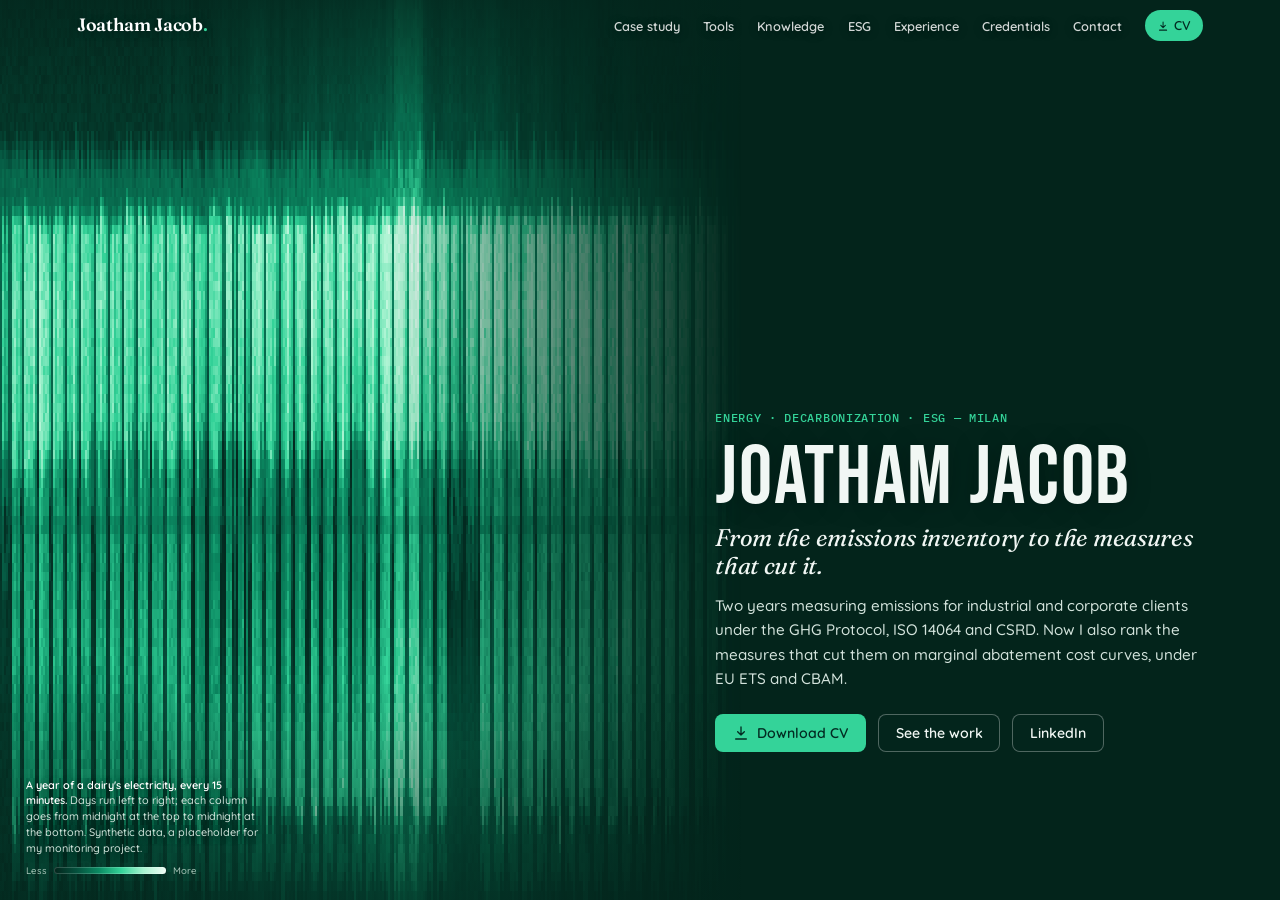
==== commit fbf5db4e: "Add files via upload" ====
--- a/index.html
+++ b/index.html
@@ -810,6 +810,51 @@
   .skills h3, .certs li span, .org-rel, .badges span, .legend, .panel-sub, .open-cue, .findings li::before, .measures th { font-size: var(--t-mono); }
   .btn, .hero .btn, .cs-foot .link-arrow, .card .link-arrow { font-size: var(--t-btn); }
 
+
+  /* =========================================================
+     Carpet plot background: a year of 15-minute electricity data
+     ========================================================= */
+  .carpet { position: absolute; inset: 0; width: 100%; height: 100%; display: block; image-rendering: pixelated; }
+  .hero-bg.has-carpet .hero-img, .hero-bg.has-carpet .hero-fog { display: none; }
+  .hero-bg.has-carpet { background: #03241b; }
+  .carpet-cap { margin: 0; position: absolute; z-index: 2; left: 1rem; right: 1rem; color: #cfe3da; font-size: .74rem; line-height: 1.45; pointer-events: none; }
+  .carpet-cap figcaption { max-width: 34ch; text-shadow: 0 1px 8px rgba(0,0,0,.6); }
+  .carpet-cap b { color: #fff; font-weight: 600; }
+  .carpet-key { display: flex; align-items: center; gap: .45rem; margin-top: .45rem; font-size: .66rem; color: #a9c7ba; }
+  .carpet-key i { width: 7rem; height: .4rem; border-radius: 99px; background: linear-gradient(90deg, #03241b, #05513d, #0b8a62, #34d399, #a7f3d0, #f0fdf6); box-shadow: inset 0 0 0 1px rgba(255,255,255,.18); }
+  .carpet-read {
+    position: absolute; z-index: 5; left: 0; top: 0; pointer-events: none; opacity: 0; transition: opacity .15s;
+    padding: .35rem .6rem; border-radius: .45rem; background: rgba(255,255,255,.96); color: #053b2d; white-space: nowrap;
+    font: 600 .72rem/1.2 var(--font-body); box-shadow: 0 6px 18px rgba(0,0,0,.3);
+  }
+  .carpet-read small { display: block; font: 500 .62rem/1.3 var(--font-mono); color: #047857; }
+  .carpet-read.show { opacity: 1; }
+  .contact.has-carpet::before { display: none; }
+  .contact.has-carpet .carpet { opacity: .5; }
+  .carpet-shade { position: absolute; inset: 0; pointer-events: none; background: linear-gradient(90deg, rgba(5,59,45,.97) 0%, rgba(5,59,45,.88) 40%, rgba(5,59,45,.35) 75%, rgba(5,59,45,.25) 100%); }
+  .carpet-note { opacity: .75; }
+  @media (max-width: 1099px), (orientation: portrait) {
+    .carpet-cap { top: calc(100vw * 9 / 16); left: max(1.5rem, (100vw - 65rem) / 2 + 1.5rem); transform: translateY(-100%); padding-bottom: 1rem; }
+    .carpet-cap figcaption { text-shadow: 0 1px 2px rgba(0,0,0,.75), 0 0 14px rgba(3,36,27,.95); }
+    .carpet-cap figcaption { max-width: 46ch; }
+    .contact.has-carpet .carpet { opacity: .4; }
+    .contact.has-carpet .carpet-shade { background: linear-gradient(180deg, color-mix(in srgb, var(--hero) 92%, transparent) 0%, color-mix(in srgb, var(--hero) 75%, transparent) 55%, color-mix(in srgb, var(--hero) 20%, transparent) 100%); }
+  }
+  @media (max-width: 640px) {
+    .carpet-cap { top: calc(100vw * 5 / 4); left: 1rem; }
+  }
+  @media (min-width: 1100px) and (orientation: landscape) {
+    .hero-bg.has-carpet .carpet { width: 58%; -webkit-mask-image: linear-gradient(90deg, #000 52%, transparent 100%); mask-image: linear-gradient(90deg, #000 52%, transparent 100%); }
+    .hero.has-carpet-hero .hero-scrim {
+      background:
+        linear-gradient(180deg, rgba(3,36,27,.7) 0%, rgba(3,36,27,0) 13%),
+        linear-gradient(0deg, rgba(3,36,27,.6) 0%, rgba(3,36,27,0) 24%);
+    }
+    .contact.has-carpet .carpet { left: auto; width: 56%; opacity: .6; -webkit-mask-image: linear-gradient(270deg, #000 45%, transparent 100%); mask-image: linear-gradient(270deg, #000 45%, transparent 100%); }
+    .contact.has-carpet .carpet-shade { background: linear-gradient(180deg, color-mix(in srgb, var(--hero) 70%, transparent) 0%, transparent 16%, transparent 80%, color-mix(in srgb, var(--hero) 80%, transparent) 100%); }
+    .carpet-cap { left: 1.6rem; right: auto; top: auto; bottom: 1.4rem; transform: none; padding: 0; width: 22rem; font-size: .68rem; }
+    .carpet-key { font-size: .6rem; }
+  }
   @media print {
     header.nav, .theme-toggle, .pager, .next-link { display: none !important; }
     html.router .slide { display: block !important; }
@@ -844,12 +889,18 @@
 <main>
 
   <!-- ================= 1 · LANDING ================= -->
-  <section class="slide hero" id="top">
-    <div class="hero-bg" role="img" aria-label="A hiker on a snowy ridge above a sea of fog, looking toward snow-capped mountains">
+  <section class="slide hero has-carpet-hero" id="top">
+    <div class="hero-bg has-carpet" role="img" aria-label="Carpet plot of a year of electricity use at a dairy, every 15 minutes: each column is a day, each row a time of day">
       <div class="hero-img"></div>
       <div class="hero-fog" aria-hidden="true"></div>
+      <canvas class="carpet" aria-hidden="true"></canvas>
     </div>
     <div class="hero-scrim"></div>
+    <figure class="carpet-cap">
+      <figcaption><b>A year of a dairy's electricity, every 15 minutes.</b> Days run left to right; each column goes from midnight at the top to midnight at the bottom. Synthetic data, a placeholder for my monitoring project.</figcaption>
+      <div class="carpet-key"><span>Less</span><i></i><span>More</span></div>
+    </figure>
+    <div class="carpet-read" aria-hidden="true"></div>
     <div class="frame">
       <div class="hero-text">
         <p class="eyebrow">Energy · Decarbonization · ESG — Milan</p>
@@ -1300,7 +1351,10 @@
   </section>
 
   <!-- ================= 8 · CONTACT ================= -->
-  <section class="slide contact" id="contact">
+  <section class="slide contact has-carpet" id="contact">
+    <canvas class="carpet" aria-hidden="true"></canvas>
+    <div class="carpet-shade" aria-hidden="true"></div>
+    <div class="carpet-read" aria-hidden="true"></div>
     <div class="frame">
       <div class="contact-body">
         <p class="eyebrow">Contact</p>
@@ -1315,6 +1369,7 @@
       </div>
       <div class="contact-foot">
         <span>© 2026 Joatham Jacob · Milan, Italy</span>
+        <span class="carpet-note">Background: a year of a dairy's electricity, every 15 minutes (synthetic data)</span>
         <button class="theme-toggle" type="button" id="theme-toggle">Toggle dark mode</button>
       </div>
     </div>
@@ -1446,6 +1501,80 @@
         img.onerror = tryNext;
         img.src = 'logo-' + key + '.' + ext;
       })();
+    });
+  })();
+
+
+  // Carpet plot: one year of 15-minute electricity readings drawn cell by cell (columns = days, rows = time of day).
+  (function () {
+    var D = {"year": 2025, "days": 365, "q": 96, "min": 84.0, "max": 1328.0, "data": "[base64]/[base64]/[base64]/[base64]/fIF9fX5/gIFtWk9LSkpBNiUqJygnJCcmJCUpJiYoJycmKiYyP05WZoWfoKG1sKansLWysaWut6+ttrOhqqivoayhqq2imJCAem5yhIF/g4aCh4uNiYqCiId+gYJ0gX18en56eX1yem1fW0ZMSkY4LycnJycoJyUkKCcnJicnJSctOEZaWFZUWmuStbevsq6xs7SxsbGuurioprOts6unq7SpvJ6Khn94enFygoCBg4aBiImOjYaNjYyNhn6Bfn97f4R/fIF6c1s8OEhGSUpIT0xDJCUiJSgmKicnKCUmKCgxQUxTWVNXV2N4nKWtpK+vrb63sLautK21pqKbpaKjpqunpaSWjoKDe3Zte39/d4N8fYt3eH9zf3+Henx6f3uBg3V+f3l/g4F3X01GTEpMRjwpJSolJSQlJyYmJCclJSYlKS05TVlaV3uPsL+6wLe7xL+3yMvBwLbEtbG+v7S7srOZl36EhYSKgXt7iIiHioyJjoOZjouSiI2NiYKKi4d/hYGEgIN5WUIkLz1MSU1MSDgsJyMnJyUoJyokJiUnKCQkM0FNV1NQVm9/[base64]/[base64]/gG9yfoV6fYh/jYeBhoaShoWNg4aFh4B7f353e4B+gX1ZOyMzPUhKR0MyIycjIyQnJyUkJyUoJScpMjlGVlZUVV6BoLCts7G1sLysu7XBsKq2q6+2pqe5srWynId9d35/fnZyiIWBfYSCgIN+hIGEiX59fnuBf3t4hX+CgXt/[base64]/[base64]/[base64]/[base64]/[base64]/eXt/eX5+eYF3hX19jpyBX0lDMCMnKCglJygpJSYkJSQjJCQ1RU5WVVZUVl99k66noriytKiwsa6tsaazraetrKunpKOvqYyEfYGGeHBwgX2DgIWEjIGEjomHkY6DioZ/g4CCh4J7gIRyWD8mJzE/[base64]/NCQjJycmJyckJikoIyYnKCckJzNEU1dQVFZlgZ2qsLGttbC6qaynnqampaGkmpyfmaGSopiWj4OBcmRkanJwa3V2d3x+eYKHh4p6goJ6iICAe3d+fX+AgnpbSDlLRkdLRkY4JyQkJikkJiYpKSgoJScmKjpKVmBnh6a9v7S0trzEvrHHvLa+tbm9sbDAura1pZ5+d31/f4ODg3p5gYSJg4SFh4eMgpGAiIl/iYuDeoCAhI+Ai4d/[base64]/RDouJycpKykpKiwtLiwsKSkqJSUmJyckJSUjJSolKCYlJSYmJicmIyUkKCYnKSUlJSUiJTY/[base64]/[base64]/gIqKioeKi458gYB+fIB0gnt5W0IoJjI+RkpMPTAoJyYlJiIkKiQoKSYnJCYxPUlYVlNWV3KKpqufr7Kqr66wsq2qo6i0pKaqprClrqKMf3t3cnJ6fWx2eoN8goCDhoiDgYZ/[base64]/[base64]/[base64]/goh+goGIi4+Dj4+OiIaMioyCi4Z/h4OHhIyBX1M8TU9MSk1LKSMkJCQmJScmKSgmJSUyPU1TU1lUdpGanqKtoqKfnaaqpKOeqp+XoJ+eopmRm5KKenBtam5mbmdgdnF3end/[base64]/[base64]/iISOhoCPiY6HjICIiISGgoaMgISAe21SQUtQS1BHRjAnKCUoJygmJScnJCspJSYmJjA/[base64]/gHpwYV1SWVpNRz9HQ0NDRUlANi0wNDM3Nzg6PD05Pjw5ODg5OzU3MzU2NzgzNDMwMjAxLikrKigvKygoKCkpKCgoMDpGVVhdWVlhWl9eYl1cY1tYW2JZW1hWV1JVVVhNV1FBOCcfISMzQkE/NSclIyYnKCcqKCstLzEuMDUxNjQ2NjY0NjM1NTEuMTMvLzAxLi8uKissKiksLScqLCcrKCgmKigpKjFFbZyyuq+xtLS9urjAvLS1rLK6ta2vmpOCeG97cHp2d3Z4dGptcnt8eYaCeoN/hYuPiIuMjI+Ni4yIhYqJjHpXPTIwNEdQSDwvKi0uMi4tLykqLCsrKi4rKikwPUpgXV9cY3yevsS4wbyyvL6ztsHNwcK5rrm6vre3tqeZkIGHgImEgHV8fYKLi4aDiY6Qh4+RlYp/kJOVi42TlI2Vl4+Sj42Rg25eVlhUUUI6KCksKikrKSkoJikqKykoKDA/TVlUVlh4krqvrrKztb+/vL+7v7e9uLm5vrS6t7WnlI2IiYeIhnuAipKGkouPjpCUjo2OjI+MhY2ClZqRkI6RiJKVjIloUkFMUVdPSTotLSssKyYsKCkpKScoKCkpMkFRW1ZRY3+ZqK6ls7C4rbavr7Cwrre0taWhqqajrqGUh3uAeoF4g3J3g4WBgIWAg32GhIqSi4J/[base64]/hIF6foOIjYloSEpDNiUnJikkKSYnJSkmJiUoIyYoJDFDTVdUVVp5krCppqy0n7S1rKOjoKOZnJufl5GWkH1vZ2BjZmNhZltXYWNmY2ppbmxzdnB0c3Z6cXp8e4CBhYV/gH+CgHuFkJZ6X0M4JiMnJiQmJyUnJyYlJiYpJignIyY0PUdYUUxyi6GgoqOjop6bnKOdmZ2impaXlJaEkJB/[base64]/[base64]/dXl6enx9h4J3g4OHh4t9kImNgHJSOUVNTFBMUkw5KSksLCcnKCYoKiYnJiktOURKT1Fsg6qeoKSeoaSnsaiorquhsaOkrJ2traqgpKion5WHf3N+dm5qgYB3d3x8foV9gIGDgH9+e3qBgYV/[base64]/eH1/[base64]/UFpaYoiswb/Nu7m/sbrFs7uys7q7sqatprOnk39xeHZzdXV6dmlrdH54c36De4aIgYh/[base64]/c29mYmFrXlVaY2VmaGpsbm51dnp/eHh7gHSAgIWAhpGDjYmHh11BMkNSXVFZTj0vMDI0MTAvLC8uLDIuLywvNz5RX2JcZHuXssCzsbKzwaq7srWzqa6mpaufo6aiqKKdoZKJgHZ/d2tpdHl1e3V3f3t+jYV9e31/[base64]/goqFgXp5fYmJioaJhoaNjJGRi5GNkouSjIuQmpCdkpOWipt5ZEQ/SFxfSjk5Ojo8PTo5Pj04Njs6Ojg6Q0xgZ2xnZmdujqe7wre5trS+tbmzrbiip6mmpaedpZ+eiHxza2xvdGRkcXd0enl4fIV+gXmEgYKFgoiGiI+NlpKUnIhsTD9EQj09TlpcUUM8PTo4PTs/Ozk8OTo5PTlFVWNsa2ZmbGyQrcu3scDIwr2zubG3srC2sauqt7GvtKmkq6KZiYKEhXBxgn2Df4SBh4iLjYuGioaTkoeNjpiVl5OVm5qRmZN9bllhZGFgVUU+ODg4OTk6OjY4Mzg9NTU4PExeYW9qcIKcyM/KyMrCxb7BzL+8vcC3v7CtqLCqpaesppuMd3d0cmhrcXZre4F3en9+h4eAhoWSi42JiJeYnJ2Vn6ScnYViSlFgXltZTTk8OT88ODo1NzY5OTQ2OTc4PkxfaGhsZW5yj7+9wLeyu8C/s7i7t7awqKahp5mWf3doaWhibWdpZFdfZ2xrbXJnc3x/[base64]/[base64]/e3qCf4SAhouFh4iDfnFkVVZTSzkwNjM0NTI1MzEzMDIxLy8yPExaYl9lcpKyr7O3uqSqt7Gtq6WvtK+zop+gnZ+hnJJ/[base64]/Rk9XaIOaqqmbp6Cilqioq5eXmJyQkJmTmoqNi35/[base64]/QUtgWEUzLTI0NS8nGBwhISQlJyotMC8yMjU8Ojo+Pzw+Pzw9OzozOTg0ODs1ODU4MzQ4Nzc4N0NZXWZnZGRmc2hraGdmZF9fWVlVTk5MTEhCP0JEOzs3OCgaDAMCBhMeHA4EBQUHCQoLDg8UFRYZHR0hIykqLzE2NDk5Pj0/QD87Pz08OT08ODg8Ojw7PTk8PD86OTs4OTg1OzxCT1dnZGNjaWFeZV5gWl9XU1NSVlFKTUxKSEpFREVGRklBNjc3MCEZGh0aIR4gIiImJictLC0yMTQxOTM3Oz48PT9CQztDPz9DPUQ/Qj88O0BBOzs/PTs6PDY3Nz5ATV9sbnVyhqLJ2M/IxszGyt3d0dXSwcnIybq5vLqzsbyunZGJiH+DiXh7gYqHjoKNhpeQj42YjpebnJuSlpyVoJ2fnaOgqpd5Z2FlWmVeTEc/OTg8Pj45O0A3ODg2OTw3QElYbmhqbmlscHuTvLi4u7bArsK7tLOxr62tpq+lrp+mkIFqdXNrc21pcnl9eml7eHt+fI6CjoyKjY2Oi42NnJ6YjpqOmqCfiWVRYGBjY1FAQD9CPT0+Pjk9Pz87OzdJT2JraW1uboelwLu/[base64]/[base64]/ubq5wK+srKWmrKWjoZ+IgXRma3VraVtlcXBtcW54b3Z0fn6EhX9+hYaMhouHjYuMmpafmp6QjndmYWFeY1tIOjo7NTs+Nzk8Qz45Ozc6TVlmcW9oZ3uUr729ucfFxK/Dvr23vrq2urGytrKtpZmHhnp/[base64]/tcG5tsC5sbKuq7Czrremj49+fYN/gGx3fYSDgYKMjIqJh4WLiIeOjI6Rl5KOi46XlpqPm5Z9ZVxjYmFdSjw6QT87OTo+Nzg8Ojw9Pz07OTpHVF5pZ2xsfpeaoJiflpiVk4eOhYiIfYJ/[base64]/h36HgIOCfImPjoiTlZKQm5malJKCblpcX2JYW1BGODw5OTs7PD41PjU2Ojg7PElOZWNjZGdrfZaipZ2ll6Cjl5uVlpKXkZKQkZSSipaKfHJiWEQxJzhATUpIT0E2MjEwMjE2NTY6ODo6Pjs7Qj1FRUNAREZCQUA+PkQ9QztAPDo/Oj48OTg9ODw5Ojo7O0NOYGtsa3Bua2ZsZWJiYV1XV1VSVEtNSEdBRD09Ozw0JBUSHiYlJR4TDAwODw4TFhcYGR0fHyQmJi4yMTQ2Nzk7P0JERURDPT1CPEFAPkI+Ojs7OTw7ODk4Ozo5Njk7PURUYG1rboayucW/wbXBub+/[base64]/u7+su7uytbKstKuupZuenpeclYd5bWNramVkYl1dZm9sb21yc3N6eX6BgH+Egn2Ig4mSlZCSk5uXmZeal4x+aWVeS0I9QD4/PkBCPT45PT5DPkU/[base64]/RD8/PT5CPkBAQjZAPEJBPD5BUmByb2uDq7W3sr7Itba2wr25tLGkn6Kpq6SioaKXiIhxb2pra19eam1tdHF0dHZ1fnx9gYOJhIqSh4+Nk56WlqSZnI51WFppamZmaGdZQj8+QUE9Pzw/[base64]/PzNHPyMG9wL21ucK4tauvs6unmoJ+f3V2gYSGf4WFhIyKj5KRjJOHko+clKKjnKGbn6mmlXNTSVJmaGFSPkFFRUE+QkY9QD0/[base64]/P0NCP0A+OkJBO0FPY2pwbXRyjanAw8bHxr+0vb+4x7vCtbe+s6y5rcKvsqexraSgjYN+gm90d4GAdoaGiYOGjZKKjpWRk5GSkZGTn5SbmnxhSkZHU2RqZmRiY1ZJPUJCQEA/P0M6QEBCQT4+RlFfbHp0dYSpxs7U0cDJw8S9xb3Nx7zJwsa8w7q7urrAvbS9q5+ZjXx/joeNhY6QiZqSiJOOh5yQm5eSmZSUnaShmJymm6OKgWxiZmhUSkM8SUhKS09FRUNKR0dISVBccHF8bXp7fp6/[base64]/s293b197U29TW0drRx8jBzMjCv8Cup5eSjpSPkoeKnJWQk5SVn5ScqKO1q5+mpKmvp7iusbO8v7qulXplcYd8hoBtZV9fXl5dXlRbXVhXXFhdXlpgdXeBkZCNo77o+Orq5/Xl29zg5OHi2NDX4M7Ry8fPy87JvauZkJCPkIJ/kYqVmY6Vm5mUoKmkp6apq6avqau5ub+5tcPJp4VvboGHg4h8gWxeWGBkYVxbWlhdXllXXVtXYWdxfIahuubl39fR183UzN/a2s7TztfU0NfW0r3LyLymlY+UmJGQnYuKnZqYnqeknJugpKulo5uksaOiq6uss6+2rLSrsrWYgmR2f4OBg3lnZ2pmZWFfY2ViX2RgZWNnaG+GhZeckKC81t/l6OTm5OvZ3unP19rR0c3KzMrJrayPjZKXjJORjoeIlpKLj5uaoKGfoaiqo7WxsK2zu7ysuLm7vMPDxLivm4+QjIuHhYBvWF5bYWBkW1hfWltbXFxwdIeRh5SPlrbh//j57vjj9OXo5eDZ3ejR0eHZy9DT0MzDwp+lkI2SjIWHkpihlZOkoZqlq6atrauvrbivr77AxsXIycTMxcW5ppCFf3hkX2VdZF1cXFhZV1dZVVpaXm1/[base64]/Pz9APEFAPUM/TVtoboGZwsGyvsHJuMO5vbu4qbKusqOlm5efoKOimI11a2pral9jeG9ucG9weHx6d3+Ch4WJioiOkYqfm5Wbm5+pmaWcjYRvaWhpaVxLPjw9PTs7Ojo8Pzw/PD04QU9ebmprepq/vsm+xbq+vtGyuae7wKyjqaClppugoY6FdGVia2VfZF5abW1xbW5vcnRwfHp8fXuDhoWJlIqRkpmanZmdi5+ef21fY1xRRUE/QT8+PD5CPjs7QD07Pj07OkFIWmlqhZ/Nzc/N0Me/x8fWyb7DwMO6ssSys7ewqbWlmIh8f398enBsf4V8hIWBf5CKg5CNh4OMloWJlJubmJykpZ+ooaqTbE5OXWBrWEU9PD46Qjg9PTs5PDg7Ozo/[base64]/QEE8Pjo8PD88ODg3NTo0Njg3NTgzNzk0ODlLT1xnamZnbXJnZGZdYmJcYF9aVlVVU1VTTU5KSDosICs2ODU4ODImHh8gHyEiISIkKSkrLCwzNDg2OT05PjhDP0Y+QEM/QDw/Oz09PUA+Nzc4Nj03OjY1ODk1NzMzP01fZWRhbZGjt7i4uKmvo6mrpbChp6CZlZmSj5eSjYORe3FkWVlaVktSY11iZV9lZnBsZ3d0c3hxdHyFgYKGio+UkI+TjpaNkHtuWlthWVZNOjQ1NTUzMzY2NDc1MzY3PU1XYmNtdpGsyMLDwcCuuLW/uLy8rri4qbe3s66moJGKd3aBeHh4e3JtgHl7dYF+g4SAf4uDjY1/iIqMjY+LmJOamZiYj5uEa09RY2BTSjY4OTs7Njg7NTg3NzQ3OTg5TFVmYmpoaH2ltb20ury+vMK6r7OytLqvq66Xqam1oaSin41/cmpwcmBpa3JzdHJ9d4B1cHuBeoOIh4Z6kJOLkpeWo5aYm5SZmXZgUVZWRDU7Pjw+PD0+PTs7ODxAPDs8OkVYaWmMosPKycnLwcTG0r/Ju8C/xMC2srW0u7WwqaqtqKqajIVyd29uf3V/fYWBhIeKiJGRipSVj5OUnZSUnZ2hqp+eoJmEfWhlXmNjX1JFPTxAQD9CPTs8PTs9Pz1AR1ZcZm5qaHCOrL+9rrOwuLq7vqystaitp6qkppyanJ6Re3VkamtoY19cbG5qc3Rwe3h4fYGEfoOIh4mHjoyKlZWWlpedkpt9W0ZMXWlaXEdBQUE/Pz49Oj06QTxBPT4+PUJWZXFpboibsbSgpJujn5eRlI6JiYqIfYOFi355dGpkVEZEMh0KBw0aKyctLCEXFBYcHiElJigsLC0zNz05QUVFTEdLR0VBQUVIQUVEQUI/REVDREZEQUNEOkNGPkBCQkJLXWZxc3N2dnZ4dHJuamxsaV5cXlhdU1NXWU1LSkhFNysdGyYyNjMrHRYbGhweICMmKCcrMDI1ODs7PUFBRkhIR0lITkhHTUpGSkVIRUVDQkM/RD5DQEJAP0I9QEM8TlhocGl2cX+ep62yt6Ctqa2up6ikp5mcmpaSlZebhJB9cnJXWFhgXGFdTEc9QToyJSgqKSQqLS0xNDU5N0BASEhJSkxMS0lGSkxESERIQ0VCRj9CPztDOz44PDk+Pjo/Pz0/TFlnc4mhucG9u8CytsOxwbi3o6ifpKCTra6iqKSZj4NrSzUgIjE+PkdJNS0qLCwxMjQ1NDQ0NTk3PUM/Q0VJSkdGR0hGREVBREA/RENBPT1APD49PTs+PTs/QDo8PT1RWWJsaoSmtqyzqrWzpquppKWzmJiUkZaVj5iZkI2Oi4B0Y15QPTRAP0FDQEZCNSoqLSwsLTEuMTk2Nj4+Q0JGRkpEQ0tFQEFEP0A/[base64]/OzpAQDw4Nzo6Ozc2NjY1PTg4Nz1HYG5qaGlmYGxjZmVlYmBWXV1aXVVPVlBZUEpJTkZIRjUuLTgyJRkdHB8dICAkJSgpKSwtLTM1NDY8OTs/PkQ/RTxCRURAQ0M/PTs8Ojw9RURCQkFCQUc+Pzw/RkE+Q1Vfbmx1gpaou8O8wMLAvry4srS9sr2wrK+rqLChhn5tc29ubG1TPSc3QkdFNzE0Mjg2OTdAPj4/Oj5APkJIRE5JTUxJTU1KR0NDQkFHRUNEQkJAPj9CQD4+PT09PDxETl1tYmZmaXyLo6OnoqqpqqitmJ+boZahlo2NlZKQkIeMh3hwXF9iYmJVRkdJTU9OQzIzNTY2NzY3Njw7OkNBQEZDRUxHR0BHREJCREg/Qj1ART5CPj5DPjo9PD4+QUI9SFpodnFwjKC+tcS3t7m9rrXCurqtvLOzsKuwpqOsoYyQdG50cXRzY0szN0Q9MDU0NTY3PTw/PUA/Pjo6RkJBSUpKSUxJQkBJQkdBREM+QEI/QUQ/Oz5BPENAPj04P0A+QFJhampzaYKUqLW8u7q6uLG1sbarvaqyqbWjsKmfraavnYh9d3R2c3VaV0hPU0o2Nzk5NjQ4Nzk7PT9AQT1HSEVLSEZJRURFRkZEQj5CP0E/PEE9QD09P0A4Pjs8OUdaanFrc25wb3aLp7/CuK+ssLi5tqampZ+ro5WblpCVl418bGJgX1hKQDg2Njg5OTMrJyMmKiwvMDEzMjY6OEE+QElHSEZHQ0dERUVCRENBQz9FQDs/PTs/[base64]/Q19bKxt3QwsfFyr/HxrSrnJGDhYF/gYaGgHtxiIKMioGQgZOWgpGXlJijmZeTlaGimqSanqmooJt+YU5bZGZfV0U6PT87Qj8/Pjo9Oj05OTlCTmJqbXJzcI2vytDSzdzJz9LK28vY0tC/[base64]/QUM/[base64]/a2MzP1drY18XHy8LH08DQwr+kn5SNh4OMjX2CjYmJjYuPjJejmJyXlqGam6eloJ+jq6upp5+vnoBfTFNdbGVfS0xHPkU/Qj88PUNBPz5APT9GT1tlaW1ye5+2wcS/[base64]/Lv8fPvM29yriunpGHk5OIiIJ6lZialI2bk5SbmpyanJyYoJ2dnJ2osqymppt1V0I/UVxjZWVVPj06Ojw/Nzo1NzY4NDc4OjlFUF9eZmRnaHqWsry8vL+8urrHvLzAt7PBsLO3qaGLhnx2dYB5fnqBf3BtdYR/dXqDgoqDhoyIj42Nh5KKi5SbnpybkJ2corSzp6qIdGZiWEg7NDo5NzY3OjU1NDY0Nzg2QFBaaWZsbIGXqaqrrbCbn6WonqCkk5agoI6UiY2XjJGQfXpfV1xbWldSQjo7Qj9DPjUpJC0vLDAzNDU9PkFAQ0ZCRT48Qz0/QD8+Pjg8OTo6NTs8Oz45NT04ODg7Nz1LXWtrZ25wbWVucXRsbnNoZ2xvaGdhYmBbXlVYXFZZUFhGPTQxOj88PzEqJSQlJSYpKSsqLzAzNTg3Ojo9QT5BQEdEQ0Q/QkNBP0I/OjxCOj48Ozw8PDY8PThAOzs3NTc4PUdUW2VmZmiOmKu0u7W4uLKwur2tpKitrqmlo52kmZ6PhXhzbGtxcm1le3p8doN0hoN+e4R/f32Hh5GCjZaNm4mMjpOSmZCGbWZhZ1ZLPz07NjU4MjQ0OjU0NDMzNDY2N0FQWVheZYGbt6ypsJ6mr621sLquqaieoq6hnaCbjoBxc21yZWlxa2BgaW52d3V0fXl9e3x3hXuChIOIiYuOjIqTkImQjIeJe25iXWNYWlI8ODc5NzY3OTc2NzU1ODU3Q1NiZ2tjY3KTuMK/x8fIwcLMw8DMxrvBu7nJubG1qZ2RiIaNiIeFiHl9hoSFi4yJlI+Sl5iQkYiRj5ydj5mmm5eapJmbl6CIemteXl9eWlVJOjs6PTw5Ojg/ODk6OTk8OTg4RE1Xdo+wsri2rrK0vsTIuLq9s7uyqLGzqKqlmId9f36DgXR7fnBzgX6FfYyJh4mKipCPlZWRk5OPmI+PmpaSnJSboa2uoYNoYWFfU0g9NjE1NDUzLzAzMzI3SVReZWBgZmNZbYuuubm5uLq/xMjExr69wba8tbantKaxrq6ShoR5e3l9gHZqf4B+hYKFgICHkYuHjZOUkI6UjpWXmZGekZmUnKWofmhaVlhbYVFAPTk6NzY3NTg1MzY0OjY1NEZVZWxmaYGYp6Ktp6yjq6WhsLGcoJ2bn5mnoJqlnJqbmJCJdGt7fmhXTFhTVUg+NTY0Ozo4Oj8/Qj4/Qj9EQUU+REJCPz88Ojw+PTw3PTY4NTEwNDAxMCwvMDAsLSsvMTVEUmBhX2JwZWtlYGtfZltYXFpZVFBKSEhHP0U/[base64]/fouDin+DhYWJhoiUj4uKj4qMiIVsY1xUWlNYWVdFNjM4MjI0LzMzNzE1MDQ0NjY8RlFmammHpMrSxcDGvMPIx8XUybu9v7K6vLavrKvCq5mTiHuCgXdyfX5/[base64]/hYWLineAgZWTjYySkZWbkp2YkpyTmJCgnaaUmp6SlpiimZZxVlNgXV1ZY15KPDc5Ojo8Njg6OTk3NkRXYm1tbWtucHKQl7i6usK5usC2rLi6tbu2s7Gvq7mrsaqwm453XEIyNDM6QlBSVlhWTD09Pj5APUBARURBQkZBTEZIRkZEQkg/OUI+OkE7O0A7Ozs8OD07Nzk/[base64]/vb+/t8LNxcPDvrnBtbKyubeztK6pqaSNg4B+fHRydoR8eYKChIWSlo2Xk5WTlZmdnZyjnKGZlJeXlomXmIRgWl9aV0c5ODQ0NTI0NDgyNzUzMjQ1NDQ6SlRnhqC9wtTOvc3Lx8/[base64]/P0RDP0A7Pzw7Ojs+Nzo0ODk2Njc4ODg5NTg4NjY3NzU2QUpcZmZmZGZjZ2ZeZmVram1lX2NeZWJiXVtZV1dSV1RZWVFIQEJCRkRDR0Y/MScuLy0uMTQ1PDo9PkA+RkNGQkBCQkA8PT4/OTg4OD87PDs9NTc5Mzg2ODM3NDQzMjY0OUNYZWJsl6/[base64]/[base64]/x7nBwr61xbW2sbKrq6eYln54fXl+d29qeYJ/e39+hYKLhY+PlIqQj5CIkZqLmY6WjZKGe2lQSlZST1FVTD8vMzExLTAzMi8vMy8tMTMvPUhUXVlgW3OKp6ixqq67sbq5rba0p7CrnqWeoZiamZSOe3JnaWtpbWNibmdub213bHZ8hICJe4mDgo2BkI+Mi46Sj4aJdVI9OkVSVkQyMzUzMTEwMjEwMzI1MDIyMjEwMjI/T1pdX2h/obeyuLSwr7azv7C6r7G2p6KooqSagnd8eXJwcnBydWtod316gn9/fYaBhYWFkJSPjo2IiIaUh4WQjYuJiIONfXxYWV9TQDc0ODcxMzQ0NDUxMjExMTMzNTpHVmeEp8i+w8m8xtTP0dDN4crLysrZ08XLx8rEv8e/xrainJKNlIR8kZWYi5SUlpahkpucnqCTopOonZuel5mSp5iam5ahmZFzYF9bUD01MzM1MjQzLjA1MjMxMjQwP09ZZmJaY2eAnsK+wL3HxNLJyseywcTOx8/[base64]/[base64]/[base64]/KysXLxrvEvcG/uqmhjIWGhIh/[base64]/[base64]/[base64]/vsC/[base64]/P01ZUVlXTkAvLi0rKisuMCssKissKiorOEhQYF5dZ4qdsbm9wtPByrXCwsTAw8S+vLm1try/tsi9t7WgkI+Nl4CJl5KOlKOcnpihp6WkoZiilJmRjpOPkI+di42LjZKMjX9lUFZRTjwvKioqKCkoKSkoKScoJysnKS06SVlYWFp1lqe6pr6qubG7v765vsO+t7bEusC7ub22s5+Kl42RkYGHjZWcmZSTnZOglp2Zmp6VjIeQjYyRg5GGjol/[base64]/[base64]/[base64]/e3x3e3p+dHxzenFiTD4tJScnJSclJyclJyUlIyclJictOUdQVV1XWXyXrayzrK60rrWut6y+tby6trO1tbe2rMK9vMKqnpiIj4R8j5CJj4iSiZCek5eMi5CQi4qOhoiAioSPgH+ChmhFKTc/Skw9KyYmJygmJyQnKSUnKSYoIyUpJykzR1VYYnaLnJSVmKSZnJmalZqlkpWTkYaRk4+Lk4SGiYZvY1xaUTslICo7RkhKR00/[base64]/[base64]/[base64]/goSHkIyFiYmKj5COiYuDhoR4f4J/[base64]/cmpKN0BIRjkqKCYmJigmKSUmJiclJCgmJScyPU1WVlJnf5mvpZ2wrbGxtKidr6ywo6yepZumkpWCdXhzdnN/c29ud31/hIKEgIaBg4GAeX54gHqCcn9+hYN6enp7fHdkUUxITEhAMycmKSkpJicpKSUkJiMmKSUpNUFMUU9Tc4qmop2hpaSnqrC0qrCrsKuonqKipZmcop2gmIptdXR0dGlveX56gYJ9hoSGhY5/[base64]/gIN8fnqGdmhZVFJGMiAgLDc/[base64]/f4B6fnJmXEhETEdFSEQ1JCYmJiYlKiQlJiEkIyQlJjNFUlBRWFVYeI+msaOquK60tb63tLOorquksaqwrKqtqaiViH6AgW9vgIWJe4N/[base64]/h4Z7jIR4hYN4fnuDdXt/gXx2gXFRQj9JSEg5LSYkJSQkJSclIyomJiUmJygnLDdDUlVWX3CFi4CRhIuPkIuKiYB+ioqEfn19eYN/[base64]/[base64]/NSUnIyYlJSYkJicqKSYmJicoLTlES1tigpyjpqump6Cota2kta6qraOsraScpaGfmoyGeXh7dXt1gWtufIZ/[base64]/[base64]/[base64]", "curve": [0.0, 0.0018, 0.0035, 0.0053, 0.0071, 0.009, 0.0108, 0.0127, 0.0145, 0.0164, 0.0183, 0.0201, 0.022, 0.0239, 0.0259, 0.0279, 0.0298, 0.0317, 0.0337, 0.0356, 0.0376, 0.0396, 0.0418, 0.0438, 0.0458, 0.0479, 0.05, 0.0522, 0.0545, 0.0568, 0.0592, 0.0617, 0.0642, 0.067, 0.07, 0.0744, 0.0822, 0.0947, 0.1102, 0.1248, 0.1361, 0.1449, 0.1515, 0.1572, 0.1626, 0.1684, 0.174, 0.1797, 0.1851, 0.1909, 0.1969, 0.2029, 0.2092, 0.2154, 0.222, 0.2284, 0.2348, 0.2414, 0.248, 0.2538, 0.26, 0.2664, 0.2723, 0.2785, 0.2837, 0.2888, 0.2941, 0.299, 0.3039, 0.3088, 0.3134, 0.3178, 0.3227, 0.327, 0.3316, 0.336, 0.3407, 0.3449, 0.349, 0.3531, 0.3574, 0.3615, 0.3659, 0.3709, 0.3756, 0.3801, 0.385, 0.3896, 0.3944, 0.399, 0.4031, 0.4075, 0.4121, 0.4165, 0.4205, 0.4249, 0.4289, 0.4329, 0.4369, 0.4409, 0.4445, 0.4486, 0.4526, 0.4564, 0.4602, 0.464, 0.4678, 0.4718, 0.4755, 0.4793, 0.483, 0.4867, 0.4906, 0.4943, 0.4983, 0.5025, 0.5069, 0.5114, 0.5157, 0.5202, 0.5253, 0.5299, 0.5353, 0.5405, 0.5458, 0.5519, 0.5579, 0.5638, 0.5698, 0.5764, 0.5829, 0.5895, 0.5955, 0.6018, 0.608, 0.6142, 0.6206, 0.6269, 0.6328, 0.6384, 0.6437, 0.6493, 0.6553, 0.6607, 0.6661, 0.6714, 0.6766, 0.6813, 0.6861, 0.691, 0.6958, 0.7004, 0.7049, 0.7096, 0.7139, 0.7184, 0.7228, 0.7271, 0.7312, 0.7358, 0.7398, 0.7443, 0.7485, 0.7529, 0.7575, 0.7618, 0.7664, 0.7708, 0.7753, 0.7801, 0.7846, 0.7891, 0.7938, 0.7985, 0.803, 0.8076, 0.8119, 0.8165, 0.8212, 0.8254, 0.8293, 0.8334, 0.8375, 0.8414, 0.8453, 0.8488, 0.8526, 0.8563, 0.8597, 0.8631, 0.8663, 0.8697, 0.8731, 0.876, 0.8792, 0.8819, 0.8848, 0.8873, 0.8898, 0.8926, 0.8952, 0.8977, 0.9002, 0.9026, 0.9048, 0.907, 0.9092, 0.9114, 0.9137, 0.9158, 0.9179, 0.92, 0.922, 0.924, 0.9259, 0.9279, 0.9298, 0.9317, 0.9336, 0.9355, 0.9373, 0.9392, 0.941, 0.9429, 0.9447, 0.9465, 0.9483, 0.9501, 0.9519, 0.9538, 0.9556, 0.9574, 0.9592, 0.961, 0.9628, 0.9646, 0.9663, 0.9681, 0.9699, 0.9717, 0.9734, 0.9752, 0.9769, 0.9787, 0.9805, 0.9823, 0.984, 0.9858, 0.9876, 0.9894, 0.9912, 0.9929, 0.9947, 0.9965, 0.9982, 1.0]};
+    var raw = atob(D.data), bytes = new Uint8Array(raw.length);
+    for (var i = 0; i < raw.length; i++) bytes[i] = raw.charCodeAt(i);
+    var stops = [[0, [3, 36, 27]], [0.28, [5, 81, 61]], [0.52, [11, 138, 98]], [0.74, [52, 211, 153]], [0.9, [167, 243, 208]], [1, [240, 253, 246]]];
+    var lut = D.curve.map(function (x) {
+      for (var s = 0; s < stops.length - 1; s++) {
+        var a = stops[s], b = stops[s + 1];
+        if (x <= b[0]) { var f = (x - a[0]) / (b[0] - a[0]); return [0, 1, 2].map(function (k) { return Math.round(a[1][k] + (b[1][k] - a[1][k]) * f); }); }
+      }
+      return stops[stops.length - 1][1];
+    });
+    var off = document.createElement('canvas'); off.width = D.days; off.height = D.q;
+    var octx = off.getContext('2d'), img = octx.createImageData(D.days, D.q);
+    for (var d = 0; d < D.days; d++) for (var k = 0; k < D.q; k++) {
+      var c = lut[bytes[d * D.q + k]], o = (k * D.days + d) * 4;
+      img.data[o] = c[0]; img.data[o + 1] = c[1]; img.data[o + 2] = c[2]; img.data[o + 3] = 255;
+    }
+    octx.putImageData(img, 0, 0);
+
+    var motion = document.documentElement.classList.contains('motion');
+    function paint(cv, upto) {
+      var r = cv.getBoundingClientRect(); if (!r.width || !r.height) return false;
+      var dpr = Math.min(window.devicePixelRatio || 1, 2), W = Math.round(r.width * dpr), H = Math.round(r.height * dpr);
+      if (cv.width !== W || cv.height !== H) { cv.width = W; cv.height = H; }
+      var g = cv.getContext('2d'); g.imageSmoothingEnabled = false; g.fillStyle = '#03241b'; g.fillRect(0, 0, W, H);
+      var n = Math.max(1, Math.round(D.days * upto));
+      g.drawImage(off, 0, 0, n, D.q, 0, 0, W * n / D.days, H);
+      return true;
+    }
+    document.querySelectorAll('canvas.carpet').forEach(function (cv) {
+      var shown = false;
+      new ResizeObserver(function () {
+        if (!paint(cv, 1)) return;
+        if (!shown && motion) {                       // first time it appears: the year draws in from January to December
+          shown = true; var t0 = null;
+          (function step(t) { if (t0 === null) t0 = t; var p = Math.min(1, (t - t0) / 1800); paint(cv, 1 - Math.pow(1 - p, 3)); if (p < 1) requestAnimationFrame(step); })(performance.now());
+        }
+        shown = true;
+      }).observe(cv);
+    });
+
+    // Hover readout: the date, time and kW under the pointer (laptops and desktops).
+    if (!window.matchMedia('(hover: hover) and (pointer: fine)').matches) return;
+    // Headings and paragraphs span the full width, so only count the pointer as "on the text" where the words are.
+    function overText(el, px, py) {
+      if (el.matches('a, button')) return true;
+      var range = document.createRange(); range.selectNodeContents(el);
+      var rects = range.getClientRects();
+      for (var i = 0; i < rects.length; i++) { var q = rects[i]; if (px >= q.left - 8 && px <= q.right + 8 && py >= q.top - 6 && py <= q.bottom + 6) return true; }
+      return false;
+    }
+    var DAYS = ['Sun', 'Mon', 'Tue', 'Wed', 'Thu', 'Fri', 'Sat'], MON = ['Jan', 'Feb', 'Mar', 'Apr', 'May', 'Jun', 'Jul', 'Aug', 'Sep', 'Oct', 'Nov', 'Dec'];
+    [['.hero', '.hero-text, .carpet-cap, a, button'], ['.contact', 'h2, p, .eyebrow, a, button, .contact-foot span']].forEach(function (pair) {
+      var sec = document.querySelector(pair[0]); if (!sec) return;
+      var cv = sec.querySelector('canvas.carpet'), tip = sec.querySelector('.carpet-read'); if (!cv || !tip) return;
+      sec.addEventListener('mousemove', function (e) {
+        var r = cv.getBoundingClientRect(), x = e.clientX - r.left, y = e.clientY - r.top;
+        var hit = e.target.closest(pair[1]);
+        if ((hit && overText(hit, e.clientX, e.clientY)) || x < 0 || y < 0 || x >= r.width || y >= r.height) { tip.classList.remove('show'); return; }
+        var d = Math.floor(x / r.width * D.days), k = Math.floor(y / r.height * D.q);
+        var kw = Math.round(D.min + bytes[d * D.q + k] / 255 * (D.max - D.min));
+        var dt = new Date(Date.UTC(D.year, 0, 1 + d)), hh = String(Math.floor(k / 4)).padStart(2, '0'), mm = String(k % 4 * 15).padStart(2, '0');
+        tip.innerHTML = kw + ' kW<small>' + DAYS[dt.getUTCDay()] + ' ' + dt.getUTCDate() + ' ' + MON[dt.getUTCMonth()] + ' · ' + hh + ':' + mm + '</small>';
+        var sr = sec.getBoundingClientRect(), tx = e.clientX - sr.left + 14, ty = e.clientY - sr.top + 14;
+        if (tx + 150 > sr.width) tx -= 170;
+        tip.style.transform = 'translate(' + tx + 'px,' + ty + 'px)'; tip.classList.add('show');
+      });
+      sec.addEventListener('mouseleave', function () { tip.classList.remove('show'); });
     });
   })();
 
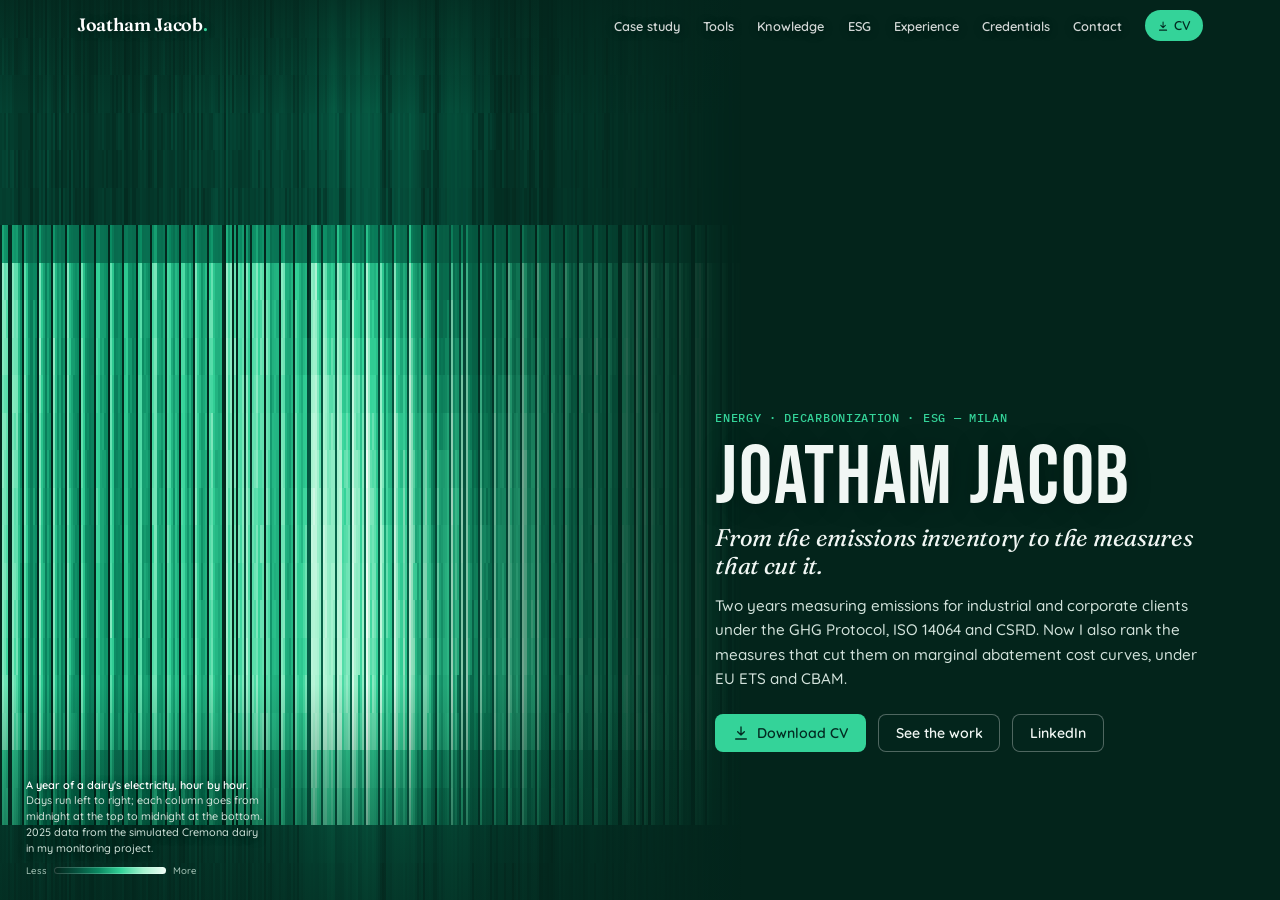
==== commit 950ed28b: "Add files via upload" ====
--- a/index.html
+++ b/index.html
@@ -749,6 +749,20 @@
     html.router[data-page="knowledge"] #knowledge, html.router[data-page="esg"] #esg, html.router[data-page="experience"] #experience,
     html.router[data-page="skills"] #skills, html.router[data-page="contact"] #contact { display: flex; flex-direction: column; justify-content: center; }
     html.router .slide > .frame { height: 45rem; flex: none; }
+
+    /* experience: use the full page height instead of bunching at the top.
+       Roles and degrees get more room between them, and the graduation photo
+       grows into whatever height is left so both columns end at the bottom. */
+    html.router #experience .two-col { height: 100%; }
+    html.router #experience .two-col > div { display: flex; flex-direction: column; min-height: 0; }
+    html.router #experience .sec-head { margin-bottom: 2.4rem; }
+    html.router #experience .timeline > li { padding-bottom: 2.4rem; }
+    html.router #experience .timeline > li:last-child { padding-bottom: 0; }
+    html.router #experience .xp-list { gap: .4rem; margin-top: .55rem; }
+    html.router #experience .grad-photo { flex: 1 1 auto; aspect-ratio: auto; min-height: 9rem; margin-bottom: 1.6rem; background-position: 47% 28%; }
+    html.router #experience .edu-item { margin-bottom: 1.6rem; }
+    html.router #experience .edu-item:last-child { margin-bottom: 0; }
+    html.router #experience .edu-item .coursework { margin-top: .55rem; padding: .6rem .8rem; }
   }
 
   /* =========================================================
@@ -812,7 +826,7 @@
 
 
   /* =========================================================
-     Carpet plot background: a year of 15-minute electricity data
+     Carpet plot background: a year of hourly electricity data
      ========================================================= */
   .carpet { position: absolute; inset: 0; width: 100%; height: 100%; display: block; image-rendering: pixelated; }
   .hero-bg.has-carpet .hero-img, .hero-bg.has-carpet .hero-fog { display: none; }
@@ -890,14 +904,14 @@
 
   <!-- ================= 1 · LANDING ================= -->
   <section class="slide hero has-carpet-hero" id="top">
-    <div class="hero-bg has-carpet" role="img" aria-label="Carpet plot of a year of electricity use at a dairy, every 15 minutes: each column is a day, each row a time of day">
+    <div class="hero-bg has-carpet" role="img" aria-label="Carpet plot of a year of hourly electricity use at a simulated dairy in Cremona: each column is a day, each row an hour of the day">
       <div class="hero-img"></div>
       <div class="hero-fog" aria-hidden="true"></div>
       <canvas class="carpet" aria-hidden="true"></canvas>
     </div>
     <div class="hero-scrim"></div>
     <figure class="carpet-cap">
-      <figcaption><b>A year of a dairy's electricity, every 15 minutes.</b> Days run left to right; each column goes from midnight at the top to midnight at the bottom. Synthetic data, a placeholder for my monitoring project.</figcaption>
+      <figcaption><b>A year of a dairy's electricity, hour by hour.</b> Days run left to right; each column goes from midnight at the top to midnight at the bottom. 2025 data from the simulated Cremona dairy in my monitoring project.</figcaption>
       <div class="carpet-key"><span>Less</span><i></i><span>More</span></div>
     </figure>
     <div class="carpet-read" aria-hidden="true"></div>
@@ -1067,10 +1081,10 @@
           <div class="stack"><span>GHG Protocol</span><span>EU Taxonomy</span><span>React</span></div>
         </article>
         <article class="card" data-project="monitoring">
-          <div class="kicker">Energy monitoring <span class="status">In progress</span></div>
-          <h3>Energy performance monitoring pipeline</h3>
-          <p>Hourly meter data to a weather-normalised degree-day baseline, with deviations flagged in Power BI: ISO 50001-style monitoring.</p>
-          <div class="stack"><span>Python · pandas</span><span>Regression</span><span>Power BI</span></div>
+          <div class="kicker">Energy monitoring · 2026</div>
+          <h3>Energy monitoring pipeline &amp; dashboard</h3>
+          <p>ISO 50001-style monitoring of a simulated Cremona dairy: normalised baselines, CUSUM fault detection and a six-page Power BI dashboard. Found all 6 planted faults, 1 saving and 9 data errors.</p>
+          <div class="stack"><span>Python · pandas</span><span>CUSUM</span><span>Power BI</span></div>
         </article>
         <article class="card field-card" data-project="field-work">
           <div class="kicker">Field work · India</div>
@@ -1137,8 +1151,8 @@
           <h3>Energy data and tools</h3>
           <ul class="k-list">
             <li><b>Excel:</b> Power Query, pivots, scenario and sensitivity models</li>
-            <li><b>Python (pandas):</b> hourly meter data, degree-day baselines, anomaly flags</li>
-            <li><b>Power BI:</b> energy performance dashboards</li>
+            <li><b>Python (pandas):</b> meter-data cleaning, regression baselines, CUSUM fault detection</li>
+            <li><b>Power BI:</b> DAX energy performance dashboards</li>
             <li><b>PVsyst:</b> PV sizing and cost estimation</li>
             <li><b>React/JavaScript:</b> interactive carbon and finance tools</li>
           </ul>
@@ -1361,15 +1375,14 @@
         <h2>Let's talk about your site's energy</h2>
         <p class="lead">Based in Milan, open to energy engineering, decarbonization, ESCo, ESG, carbon accounting and LCA roles in Italy and abroad. Happy to walk you through any model on this site.</p>
         <div class="cta">
-          <a class="btn btn-primary" href="mailto:joathamjacob@gmail.com">joathamjacob@gmail.com</a>
+          <a class="btn btn-primary" href="mailto:contact@joathamjacob.com">contact@joathamjacob.com</a>
           <a class="btn btn-ghost" href="https://www.linkedin.com/in/joatham-jacob" target="_blank" rel="noopener">LinkedIn</a>
-          <a class="btn btn-ghost" href="CV.pdf" data-cv="energy" download="Joatham_Jacob_CV.pdf">Energy CV</a>
           <a class="btn btn-ghost" href="cv-esg.pdf" data-cv="esg" download>ESG CV</a>
         </div>
       </div>
       <div class="contact-foot">
         <span>© 2026 Joatham Jacob · Milan, Italy</span>
-        <span class="carpet-note">Background: a year of a dairy's electricity, every 15 minutes (synthetic data)</span>
+        <span class="carpet-note">Background: a year of a dairy's electricity, hour by hour (simulated Cremona plant, 2025)</span>
         <button class="theme-toggle" type="button" id="theme-toggle">Toggle dark mode</button>
       </div>
     </div>
@@ -1388,7 +1401,7 @@
     'building-tool':  { url: 'https://jacob-hub-esg.github.io/esgbenchmark/', label: 'Open app' },  // Building emissions benchmark & decarbonisation tool
     'csrd-readiness': { url: 'https://jacob-hub-esg.github.io/csrd-framework/', label: 'Open app' },  // CSRD readiness assessment
     'co2-calculator': { url: 'https://jacob-hub-esg.github.io/my-calculator/', label: 'Open app' },  // CO2 benchmark calculator
-    'monitoring':     { url: '', label: 'Dashboard' },    // Energy performance monitoring pipeline (add a link when it's live)
+    'monitoring':     { url: 'cremona-dashboard.pdf', label: 'Dashboard' },    // Energy monitoring pipeline & dashboard (Power BI export)
     'field-work':     { url: '', label: 'Open report' }   // Field work (add a link to a report or photos if you have one)
   };
 
@@ -1505,9 +1518,9 @@
   })();
 
 
-  // Carpet plot: one year of 15-minute electricity readings drawn cell by cell (columns = days, rows = time of day).
+  // Carpet plot: one year of hourly electricity readings from the Cremona dairy model, drawn cell by cell (columns = days, rows = time of day).
   (function () {
-    var D = {"year": 2025, "days": 365, "q": 96, "min": 84.0, "max": 1328.0, "data": "[base64]/[base64]/[base64]/[base64]/fIF9fX5/gIFtWk9LSkpBNiUqJygnJCcmJCUpJiYoJycmKiYyP05WZoWfoKG1sKansLWysaWut6+ttrOhqqivoayhqq2imJCAem5yhIF/g4aCh4uNiYqCiId+gYJ0gX18en56eX1yem1fW0ZMSkY4LycnJycoJyUkKCcnJicnJSctOEZaWFZUWmuStbevsq6xs7SxsbGuurioprOts6unq7SpvJ6Khn94enFygoCBg4aBiImOjYaNjYyNhn6Bfn97f4R/fIF6c1s8OEhGSUpIT0xDJCUiJSgmKicnKCUmKCgxQUxTWVNXV2N4nKWtpK+vrb63sLautK21pqKbpaKjpqunpaSWjoKDe3Zte39/d4N8fYt3eH9zf3+Henx6f3uBg3V+f3l/g4F3X01GTEpMRjwpJSolJSQlJyYmJCclJSYlKS05TVlaV3uPsL+6wLe7xL+3yMvBwLbEtbG+v7S7srOZl36EhYSKgXt7iIiHioyJjoOZjouSiI2NiYKKi4d/hYGEgIN5WUIkLz1MSU1MSDgsJyMnJyUoJyokJiUnKCQkM0FNV1NQVm9/[base64]/[base64]/gG9yfoV6fYh/jYeBhoaShoWNg4aFh4B7f353e4B+gX1ZOyMzPUhKR0MyIycjIyQnJyUkJyUoJScpMjlGVlZUVV6BoLCts7G1sLysu7XBsKq2q6+2pqe5srWynId9d35/fnZyiIWBfYSCgIN+hIGEiX59fnuBf3t4hX+CgXt/[base64]/[base64]/[base64]/[base64]/[base64]/eXt/eX5+eYF3hX19jpyBX0lDMCMnKCglJygpJSYkJSQjJCQ1RU5WVVZUVl99k66noriytKiwsa6tsaazraetrKunpKOvqYyEfYGGeHBwgX2DgIWEjIGEjomHkY6DioZ/g4CCh4J7gIRyWD8mJzE/[base64]/NCQjJycmJyckJikoIyYnKCckJzNEU1dQVFZlgZ2qsLGttbC6qaynnqampaGkmpyfmaGSopiWj4OBcmRkanJwa3V2d3x+eYKHh4p6goJ6iICAe3d+fX+AgnpbSDlLRkdLRkY4JyQkJikkJiYpKSgoJScmKjpKVmBnh6a9v7S0trzEvrHHvLa+tbm9sbDAura1pZ5+d31/f4ODg3p5gYSJg4SFh4eMgpGAiIl/iYuDeoCAhI+Ai4d/[base64]/RDouJycpKykpKiwtLiwsKSkqJSUmJyckJSUjJSolKCYlJSYmJicmIyUkKCYnKSUlJSUiJTY/[base64]/[base64]/gIqKioeKi458gYB+fIB0gnt5W0IoJjI+RkpMPTAoJyYlJiIkKiQoKSYnJCYxPUlYVlNWV3KKpqufr7Kqr66wsq2qo6i0pKaqprClrqKMf3t3cnJ6fWx2eoN8goCDhoiDgYZ/[base64]/[base64]/[base64]/goh+goGIi4+Dj4+OiIaMioyCi4Z/h4OHhIyBX1M8TU9MSk1LKSMkJCQmJScmKSgmJSUyPU1TU1lUdpGanqKtoqKfnaaqpKOeqp+XoJ+eopmRm5KKenBtam5mbmdgdnF3end/[base64]/[base64]/iISOhoCPiY6HjICIiISGgoaMgISAe21SQUtQS1BHRjAnKCUoJygmJScnJCspJSYmJjA/[base64]/gHpwYV1SWVpNRz9HQ0NDRUlANi0wNDM3Nzg6PD05Pjw5ODg5OzU3MzU2NzgzNDMwMjAxLikrKigvKygoKCkpKCgoMDpGVVhdWVlhWl9eYl1cY1tYW2JZW1hWV1JVVVhNV1FBOCcfISMzQkE/NSclIyYnKCcqKCstLzEuMDUxNjQ2NjY0NjM1NTEuMTMvLzAxLi8uKissKiksLScqLCcrKCgmKigpKjFFbZyyuq+xtLS9urjAvLS1rLK6ta2vmpOCeG97cHp2d3Z4dGptcnt8eYaCeoN/hYuPiIuMjI+Ni4yIhYqJjHpXPTIwNEdQSDwvKi0uMi4tLykqLCsrKi4rKikwPUpgXV9cY3yevsS4wbyyvL6ztsHNwcK5rrm6vre3tqeZkIGHgImEgHV8fYKLi4aDiY6Qh4+RlYp/kJOVi42TlI2Vl4+Sj42Rg25eVlhUUUI6KCksKikrKSkoJikqKykoKDA/TVlUVlh4krqvrrKztb+/vL+7v7e9uLm5vrS6t7WnlI2IiYeIhnuAipKGkouPjpCUjo2OjI+MhY2ClZqRkI6RiJKVjIloUkFMUVdPSTotLSssKyYsKCkpKScoKCkpMkFRW1ZRY3+ZqK6ls7C4rbavr7Cwrre0taWhqqajrqGUh3uAeoF4g3J3g4WBgIWAg32GhIqSi4J/[base64]/hIF6foOIjYloSEpDNiUnJikkKSYnJSkmJiUoIyYoJDFDTVdUVVp5krCppqy0n7S1rKOjoKOZnJufl5GWkH1vZ2BjZmNhZltXYWNmY2ppbmxzdnB0c3Z6cXp8e4CBhYV/gH+CgHuFkJZ6X0M4JiMnJiQmJyUnJyYlJiYpJignIyY0PUdYUUxyi6GgoqOjop6bnKOdmZ2impaXlJaEkJB/[base64]/[base64]/dXl6enx9h4J3g4OHh4t9kImNgHJSOUVNTFBMUkw5KSksLCcnKCYoKiYnJiktOURKT1Fsg6qeoKSeoaSnsaiorquhsaOkrJ2traqgpKion5WHf3N+dm5qgYB3d3x8foV9gIGDgH9+e3qBgYV/[base64]/eH1/[base64]/UFpaYoiswb/Nu7m/sbrFs7uys7q7sqatprOnk39xeHZzdXV6dmlrdH54c36De4aIgYh/[base64]/c29mYmFrXlVaY2VmaGpsbm51dnp/eHh7gHSAgIWAhpGDjYmHh11BMkNSXVFZTj0vMDI0MTAvLC8uLDIuLywvNz5RX2JcZHuXssCzsbKzwaq7srWzqa6mpaufo6aiqKKdoZKJgHZ/d2tpdHl1e3V3f3t+jYV9e31/[base64]/goqFgXp5fYmJioaJhoaNjJGRi5GNkouSjIuQmpCdkpOWipt5ZEQ/SFxfSjk5Ojo8PTo5Pj04Njs6Ojg6Q0xgZ2xnZmdujqe7wre5trS+tbmzrbiip6mmpaedpZ+eiHxza2xvdGRkcXd0enl4fIV+gXmEgYKFgoiGiI+NlpKUnIhsTD9EQj09TlpcUUM8PTo4PTs/Ozk8OTo5PTlFVWNsa2ZmbGyQrcu3scDIwr2zubG3srC2sauqt7GvtKmkq6KZiYKEhXBxgn2Df4SBh4iLjYuGioaTkoeNjpiVl5OVm5qRmZN9bllhZGFgVUU+ODg4OTk6OjY4Mzg9NTU4PExeYW9qcIKcyM/KyMrCxb7BzL+8vcC3v7CtqLCqpaesppuMd3d0cmhrcXZre4F3en9+h4eAhoWSi42JiJeYnJ2Vn6ScnYViSlFgXltZTTk8OT88ODo1NzY5OTQ2OTc4PkxfaGhsZW5yj7+9wLeyu8C/s7i7t7awqKahp5mWf3doaWhibWdpZFdfZ2xrbXJnc3x/[base64]/[base64]/e3qCf4SAhouFh4iDfnFkVVZTSzkwNjM0NTI1MzEzMDIxLy8yPExaYl9lcpKyr7O3uqSqt7Gtq6WvtK+zop+gnZ+hnJJ/[base64]/Rk9XaIOaqqmbp6Cilqioq5eXmJyQkJmTmoqNi35/[base64]/QUtgWEUzLTI0NS8nGBwhISQlJyotMC8yMjU8Ojo+Pzw+Pzw9OzozOTg0ODs1ODU4MzQ4Nzc4N0NZXWZnZGRmc2hraGdmZF9fWVlVTk5MTEhCP0JEOzs3OCgaDAMCBhMeHA4EBQUHCQoLDg8UFRYZHR0hIykqLzE2NDk5Pj0/QD87Pz08OT08ODg8Ojw7PTk8PD86OTs4OTg1OzxCT1dnZGNjaWFeZV5gWl9XU1NSVlFKTUxKSEpFREVGRklBNjc3MCEZGh0aIR4gIiImJictLC0yMTQxOTM3Oz48PT9CQztDPz9DPUQ/Qj88O0BBOzs/PTs6PDY3Nz5ATV9sbnVyhqLJ2M/IxszGyt3d0dXSwcnIybq5vLqzsbyunZGJiH+DiXh7gYqHjoKNhpeQj42YjpebnJuSlpyVoJ2fnaOgqpd5Z2FlWmVeTEc/OTg8Pj45O0A3ODg2OTw3QElYbmhqbmlscHuTvLi4u7bArsK7tLOxr62tpq+lrp+mkIFqdXNrc21pcnl9eml7eHt+fI6CjoyKjY2Oi42NnJ6YjpqOmqCfiWVRYGBjY1FAQD9CPT0+Pjk9Pz87OzdJT2JraW1uboelwLu/[base64]/[base64]/ubq5wK+srKWmrKWjoZ+IgXRma3VraVtlcXBtcW54b3Z0fn6EhX9+hYaMhouHjYuMmpafmp6QjndmYWFeY1tIOjo7NTs+Nzk8Qz45Ozc6TVlmcW9oZ3uUr729ucfFxK/Dvr23vrq2urGytrKtpZmHhnp/[base64]/tcG5tsC5sbKuq7Czrremj49+fYN/gGx3fYSDgYKMjIqJh4WLiIeOjI6Rl5KOi46XlpqPm5Z9ZVxjYmFdSjw6QT87OTo+Nzg8Ojw9Pz07OTpHVF5pZ2xsfpeaoJiflpiVk4eOhYiIfYJ/[base64]/h36HgIOCfImPjoiTlZKQm5malJKCblpcX2JYW1BGODw5OTs7PD41PjU2Ojg7PElOZWNjZGdrfZaipZ2ll6Cjl5uVlpKXkZKQkZSSipaKfHJiWEQxJzhATUpIT0E2MjEwMjE2NTY6ODo6Pjs7Qj1FRUNAREZCQUA+PkQ9QztAPDo/Oj48OTg9ODw5Ojo7O0NOYGtsa3Bua2ZsZWJiYV1XV1VSVEtNSEdBRD09Ozw0JBUSHiYlJR4TDAwODw4TFhcYGR0fHyQmJi4yMTQ2Nzk7P0JERURDPT1CPEFAPkI+Ojs7OTw7ODk4Ozo5Njk7PURUYG1rboayucW/wbXBub+/[base64]/u7+su7uytbKstKuupZuenpeclYd5bWNramVkYl1dZm9sb21yc3N6eX6BgH+Egn2Ig4mSlZCSk5uXmZeal4x+aWVeS0I9QD4/PkBCPT45PT5DPkU/[base64]/RD8/PT5CPkBAQjZAPEJBPD5BUmByb2uDq7W3sr7Itba2wr25tLGkn6Kpq6SioaKXiIhxb2pra19eam1tdHF0dHZ1fnx9gYOJhIqSh4+Nk56WlqSZnI51WFppamZmaGdZQj8+QUE9Pzw/[base64]/PzNHPyMG9wL21ucK4tauvs6unmoJ+f3V2gYSGf4WFhIyKj5KRjJOHko+clKKjnKGbn6mmlXNTSVJmaGFSPkFFRUE+QkY9QD0/[base64]/P0NCP0A+OkJBO0FPY2pwbXRyjanAw8bHxr+0vb+4x7vCtbe+s6y5rcKvsqexraSgjYN+gm90d4GAdoaGiYOGjZKKjpWRk5GSkZGTn5SbmnxhSkZHU2RqZmRiY1ZJPUJCQEA/P0M6QEBCQT4+RlFfbHp0dYSpxs7U0cDJw8S9xb3Nx7zJwsa8w7q7urrAvbS9q5+ZjXx/joeNhY6QiZqSiJOOh5yQm5eSmZSUnaShmJymm6OKgWxiZmhUSkM8SUhKS09FRUNKR0dISVBccHF8bXp7fp6/[base64]/s293b197U29TW0drRx8jBzMjCv8Cup5eSjpSPkoeKnJWQk5SVn5ScqKO1q5+mpKmvp7iusbO8v7qulXplcYd8hoBtZV9fXl5dXlRbXVhXXFhdXlpgdXeBkZCNo77o+Orq5/Xl29zg5OHi2NDX4M7Ry8fPy87JvauZkJCPkIJ/kYqVmY6Vm5mUoKmkp6apq6avqau5ub+5tcPJp4VvboGHg4h8gWxeWGBkYVxbWlhdXllXXVtXYWdxfIahuubl39fR183UzN/a2s7TztfU0NfW0r3LyLymlY+UmJGQnYuKnZqYnqeknJugpKulo5uksaOiq6uss6+2rLSrsrWYgmR2f4OBg3lnZ2pmZWFfY2ViX2RgZWNnaG+GhZeckKC81t/l6OTm5OvZ3unP19rR0c3KzMrJrayPjZKXjJORjoeIlpKLj5uaoKGfoaiqo7WxsK2zu7ysuLm7vMPDxLivm4+QjIuHhYBvWF5bYWBkW1hfWltbXFxwdIeRh5SPlrbh//j57vjj9OXo5eDZ3ejR0eHZy9DT0MzDwp+lkI2SjIWHkpihlZOkoZqlq6atrauvrbivr77AxsXIycTMxcW5ppCFf3hkX2VdZF1cXFhZV1dZVVpaXm1/[base64]/Pz9APEFAPUM/TVtoboGZwsGyvsHJuMO5vbu4qbKusqOlm5efoKOimI11a2pral9jeG9ucG9weHx6d3+Ch4WJioiOkYqfm5Wbm5+pmaWcjYRvaWhpaVxLPjw9PTs7Ojo8Pzw/PD04QU9ebmprepq/vsm+xbq+vtGyuae7wKyjqaClppugoY6FdGVia2VfZF5abW1xbW5vcnRwfHp8fXuDhoWJlIqRkpmanZmdi5+ef21fY1xRRUE/QT8+PD5CPjs7QD07Pj07OkFIWmlqhZ/Nzc/N0Me/x8fWyb7DwMO6ssSys7ewqbWlmIh8f398enBsf4V8hIWBf5CKg5CNh4OMloWJlJubmJykpZ+ooaqTbE5OXWBrWEU9PD46Qjg9PTs5PDg7Ozo/[base64]/QEE8Pjo8PD88ODg3NTo0Njg3NTgzNzk0ODlLT1xnamZnbXJnZGZdYmJcYF9aVlVVU1VTTU5KSDosICs2ODU4ODImHh8gHyEiISIkKSkrLCwzNDg2OT05PjhDP0Y+QEM/QDw/Oz09PUA+Nzc4Nj03OjY1ODk1NzMzP01fZWRhbZGjt7i4uKmvo6mrpbChp6CZlZmSj5eSjYORe3FkWVlaVktSY11iZV9lZnBsZ3d0c3hxdHyFgYKGio+UkI+TjpaNkHtuWlthWVZNOjQ1NTUzMzY2NDc1MzY3PU1XYmNtdpGsyMLDwcCuuLW/uLy8rri4qbe3s66moJGKd3aBeHh4e3JtgHl7dYF+g4SAf4uDjY1/iIqMjY+LmJOamZiYj5uEa09RY2BTSjY4OTs7Njg7NTg3NzQ3OTg5TFVmYmpoaH2ltb20ury+vMK6r7OytLqvq66Xqam1oaSin41/cmpwcmBpa3JzdHJ9d4B1cHuBeoOIh4Z6kJOLkpeWo5aYm5SZmXZgUVZWRDU7Pjw+PD0+PTs7ODxAPDs8OkVYaWmMosPKycnLwcTG0r/Ju8C/xMC2srW0u7WwqaqtqKqajIVyd29uf3V/fYWBhIeKiJGRipSVj5OUnZSUnZ2hqp+eoJmEfWhlXmNjX1JFPTxAQD9CPTs8PTs9Pz1AR1ZcZm5qaHCOrL+9rrOwuLq7vqystaitp6qkppyanJ6Re3VkamtoY19cbG5qc3Rwe3h4fYGEfoOIh4mHjoyKlZWWlpedkpt9W0ZMXWlaXEdBQUE/Pz49Oj06QTxBPT4+PUJWZXFpboibsbSgpJujn5eRlI6JiYqIfYOFi355dGpkVEZEMh0KBw0aKyctLCEXFBYcHiElJigsLC0zNz05QUVFTEdLR0VBQUVIQUVEQUI/REVDREZEQUNEOkNGPkBCQkJLXWZxc3N2dnZ4dHJuamxsaV5cXlhdU1NXWU1LSkhFNysdGyYyNjMrHRYbGhweICMmKCcrMDI1ODs7PUFBRkhIR0lITkhHTUpGSkVIRUVDQkM/RD5DQEJAP0I9QEM8TlhocGl2cX+ep62yt6Ctqa2up6ikp5mcmpaSlZebhJB9cnJXWFhgXGFdTEc9QToyJSgqKSQqLS0xNDU5N0BASEhJSkxMS0lGSkxESERIQ0VCRj9CPztDOz44PDk+Pjo/Pz0/TFlnc4mhucG9u8CytsOxwbi3o6ifpKCTra6iqKSZj4NrSzUgIjE+PkdJNS0qLCwxMjQ1NDQ0NTk3PUM/Q0VJSkdGR0hGREVBREA/RENBPT1APD49PTs+PTs/QDo8PT1RWWJsaoSmtqyzqrWzpquppKWzmJiUkZaVj5iZkI2Oi4B0Y15QPTRAP0FDQEZCNSoqLSwsLTEuMTk2Nj4+Q0JGRkpEQ0tFQEFEP0A/[base64]/OzpAQDw4Nzo6Ozc2NjY1PTg4Nz1HYG5qaGlmYGxjZmVlYmBWXV1aXVVPVlBZUEpJTkZIRjUuLTgyJRkdHB8dICAkJSgpKSwtLTM1NDY8OTs/PkQ/RTxCRURAQ0M/PTs8Ojw9RURCQkFCQUc+Pzw/RkE+Q1Vfbmx1gpaou8O8wMLAvry4srS9sr2wrK+rqLChhn5tc29ubG1TPSc3QkdFNzE0Mjg2OTdAPj4/Oj5APkJIRE5JTUxJTU1KR0NDQkFHRUNEQkJAPj9CQD4+PT09PDxETl1tYmZmaXyLo6OnoqqpqqitmJ+boZahlo2NlZKQkIeMh3hwXF9iYmJVRkdJTU9OQzIzNTY2NzY3Njw7OkNBQEZDRUxHR0BHREJCREg/Qj1ART5CPj5DPjo9PD4+QUI9SFpodnFwjKC+tcS3t7m9rrXCurqtvLOzsKuwpqOsoYyQdG50cXRzY0szN0Q9MDU0NTY3PTw/PUA/Pjo6RkJBSUpKSUxJQkBJQkdBREM+QEI/QUQ/Oz5BPENAPj04P0A+QFJhampzaYKUqLW8u7q6uLG1sbarvaqyqbWjsKmfraavnYh9d3R2c3VaV0hPU0o2Nzk5NjQ4Nzk7PT9AQT1HSEVLSEZJRURFRkZEQj5CP0E/PEE9QD09P0A4Pjs8OUdaanFrc25wb3aLp7/CuK+ssLi5tqampZ+ro5WblpCVl418bGJgX1hKQDg2Njg5OTMrJyMmKiwvMDEzMjY6OEE+QElHSEZHQ0dERUVCRENBQz9FQDs/PTs/[base64]/Q19bKxt3QwsfFyr/HxrSrnJGDhYF/gYaGgHtxiIKMioGQgZOWgpGXlJijmZeTlaGimqSanqmooJt+YU5bZGZfV0U6PT87Qj8/Pjo9Oj05OTlCTmJqbXJzcI2vytDSzdzJz9LK28vY0tC/[base64]/QUM/[base64]/a2MzP1drY18XHy8LH08DQwr+kn5SNh4OMjX2CjYmJjYuPjJejmJyXlqGam6eloJ+jq6upp5+vnoBfTFNdbGVfS0xHPkU/Qj88PUNBPz5APT9GT1tlaW1ye5+2wcS/[base64]/Lv8fPvM29yriunpGHk5OIiIJ6lZialI2bk5SbmpyanJyYoJ2dnJ2osqymppt1V0I/UVxjZWVVPj06Ojw/Nzo1NzY4NDc4OjlFUF9eZmRnaHqWsry8vL+8urrHvLzAt7PBsLO3qaGLhnx2dYB5fnqBf3BtdYR/dXqDgoqDhoyIj42Nh5KKi5SbnpybkJ2corSzp6qIdGZiWEg7NDo5NzY3OjU1NDY0Nzg2QFBaaWZsbIGXqaqrrbCbn6WonqCkk5agoI6UiY2XjJGQfXpfV1xbWldSQjo7Qj9DPjUpJC0vLDAzNDU9PkFAQ0ZCRT48Qz0/QD8+Pjg8OTo6NTs8Oz45NT04ODg7Nz1LXWtrZ25wbWVucXRsbnNoZ2xvaGdhYmBbXlVYXFZZUFhGPTQxOj88PzEqJSQlJSYpKSsqLzAzNTg3Ojo9QT5BQEdEQ0Q/QkNBP0I/OjxCOj48Ozw8PDY8PThAOzs3NTc4PUdUW2VmZmiOmKu0u7W4uLKwur2tpKitrqmlo52kmZ6PhXhzbGtxcm1le3p8doN0hoN+e4R/f32Hh5GCjZaNm4mMjpOSmZCGbWZhZ1ZLPz07NjU4MjQ0OjU0NDMzNDY2N0FQWVheZYGbt6ypsJ6mr621sLquqaieoq6hnaCbjoBxc21yZWlxa2BgaW52d3V0fXl9e3x3hXuChIOIiYuOjIqTkImQjIeJe25iXWNYWlI8ODc5NzY3OTc2NzU1ODU3Q1NiZ2tjY3KTuMK/x8fIwcLMw8DMxrvBu7nJubG1qZ2RiIaNiIeFiHl9hoSFi4yJlI+Sl5iQkYiRj5ydj5mmm5eapJmbl6CIemteXl9eWlVJOjs6PTw5Ojg/ODk6OTk8OTg4RE1Xdo+wsri2rrK0vsTIuLq9s7uyqLGzqKqlmId9f36DgXR7fnBzgX6FfYyJh4mKipCPlZWRk5OPmI+PmpaSnJSboa2uoYNoYWFfU0g9NjE1NDUzLzAzMzI3SVReZWBgZmNZbYuuubm5uLq/xMjExr69wba8tbantKaxrq6ShoR5e3l9gHZqf4B+hYKFgICHkYuHjZOUkI6UjpWXmZGekZmUnKWofmhaVlhbYVFAPTk6NzY3NTg1MzY0OjY1NEZVZWxmaYGYp6Ktp6yjq6WhsLGcoJ2bn5mnoJqlnJqbmJCJdGt7fmhXTFhTVUg+NTY0Ozo4Oj8/Qj4/Qj9EQUU+REJCPz88Ojw+PTw3PTY4NTEwNDAxMCwvMDAsLSsvMTVEUmBhX2JwZWtlYGtfZltYXFpZVFBKSEhHP0U/[base64]/fouDin+DhYWJhoiUj4uKj4qMiIVsY1xUWlNYWVdFNjM4MjI0LzMzNzE1MDQ0NjY8RlFmammHpMrSxcDGvMPIx8XUybu9v7K6vLavrKvCq5mTiHuCgXdyfX5/[base64]/hYWLineAgZWTjYySkZWbkp2YkpyTmJCgnaaUmp6SlpiimZZxVlNgXV1ZY15KPDc5Ojo8Njg6OTk3NkRXYm1tbWtucHKQl7i6usK5usC2rLi6tbu2s7Gvq7mrsaqwm453XEIyNDM6QlBSVlhWTD09Pj5APUBARURBQkZBTEZIRkZEQkg/OUI+OkE7O0A7Ozs8OD07Nzk/[base64]/vb+/t8LNxcPDvrnBtbKyubeztK6pqaSNg4B+fHRydoR8eYKChIWSlo2Xk5WTlZmdnZyjnKGZlJeXlomXmIRgWl9aV0c5ODQ0NTI0NDgyNzUzMjQ1NDQ6SlRnhqC9wtTOvc3Lx8/[base64]/P0RDP0A7Pzw7Ojs+Nzo0ODk2Njc4ODg5NTg4NjY3NzU2QUpcZmZmZGZjZ2ZeZmVram1lX2NeZWJiXVtZV1dSV1RZWVFIQEJCRkRDR0Y/MScuLy0uMTQ1PDo9PkA+RkNGQkBCQkA8PT4/OTg4OD87PDs9NTc5Mzg2ODM3NDQzMjY0OUNYZWJsl6/[base64]/[base64]/x7nBwr61xbW2sbKrq6eYln54fXl+d29qeYJ/e39+hYKLhY+PlIqQj5CIkZqLmY6WjZKGe2lQSlZST1FVTD8vMzExLTAzMi8vMy8tMTMvPUhUXVlgW3OKp6ixqq67sbq5rba0p7CrnqWeoZiamZSOe3JnaWtpbWNibmdub213bHZ8hICJe4mDgo2BkI+Mi46Sj4aJdVI9OkVSVkQyMzUzMTEwMjEwMzI1MDIyMjEwMjI/T1pdX2h/obeyuLSwr7azv7C6r7G2p6KooqSagnd8eXJwcnBydWtod316gn9/fYaBhYWFkJSPjo2IiIaUh4WQjYuJiIONfXxYWV9TQDc0ODcxMzQ0NDUxMjExMTMzNTpHVmeEp8i+w8m8xtTP0dDN4crLysrZ08XLx8rEv8e/xrainJKNlIR8kZWYi5SUlpahkpucnqCTopOonZuel5mSp5iam5ahmZFzYF9bUD01MzM1MjQzLjA1MjMxMjQwP09ZZmJaY2eAnsK+wL3HxNLJyseywcTOx8/[base64]/[base64]/[base64]/KysXLxrvEvcG/uqmhjIWGhIh/[base64]/[base64]/[base64]/vsC/[base64]/P01ZUVlXTkAvLi0rKisuMCssKissKiorOEhQYF5dZ4qdsbm9wtPByrXCwsTAw8S+vLm1try/tsi9t7WgkI+Nl4CJl5KOlKOcnpihp6WkoZiilJmRjpOPkI+di42LjZKMjX9lUFZRTjwvKioqKCkoKSkoKScoJysnKS06SVlYWFp1lqe6pr6qubG7v765vsO+t7bEusC7ub22s5+Kl42RkYGHjZWcmZSTnZOglp2Zmp6VjIeQjYyRg5GGjol/[base64]/[base64]/[base64]/e3x3e3p+dHxzenFiTD4tJScnJSclJyclJyUlIyclJictOUdQVV1XWXyXrayzrK60rrWut6y+tby6trO1tbe2rMK9vMKqnpiIj4R8j5CJj4iSiZCek5eMi5CQi4qOhoiAioSPgH+ChmhFKTc/Skw9KyYmJygmJyQnKSUnKSYoIyUpJykzR1VYYnaLnJSVmKSZnJmalZqlkpWTkYaRk4+Lk4SGiYZvY1xaUTslICo7RkhKR00/[base64]/[base64]/[base64]/goSHkIyFiYmKj5COiYuDhoR4f4J/[base64]/cmpKN0BIRjkqKCYmJigmKSUmJiclJCgmJScyPU1WVlJnf5mvpZ2wrbGxtKidr6ywo6yepZumkpWCdXhzdnN/c29ud31/hIKEgIaBg4GAeX54gHqCcn9+hYN6enp7fHdkUUxITEhAMycmKSkpJicpKSUkJiMmKSUpNUFMUU9Tc4qmop2hpaSnqrC0qrCrsKuonqKipZmcop2gmIptdXR0dGlveX56gYJ9hoSGhY5/[base64]/gIN8fnqGdmhZVFJGMiAgLDc/[base64]/f4B6fnJmXEhETEdFSEQ1JCYmJiYlKiQlJiEkIyQlJjNFUlBRWFVYeI+msaOquK60tb63tLOorquksaqwrKqtqaiViH6AgW9vgIWJe4N/[base64]/h4Z7jIR4hYN4fnuDdXt/gXx2gXFRQj9JSEg5LSYkJSQkJSclIyomJiUmJygnLDdDUlVWX3CFi4CRhIuPkIuKiYB+ioqEfn19eYN/[base64]/[base64]/NSUnIyYlJSYkJicqKSYmJicoLTlES1tigpyjpqump6Cota2kta6qraOsraScpaGfmoyGeXh7dXt1gWtufIZ/[base64]/[base64]/[base64]", "curve": [0.0, 0.0018, 0.0035, 0.0053, 0.0071, 0.009, 0.0108, 0.0127, 0.0145, 0.0164, 0.0183, 0.0201, 0.022, 0.0239, 0.0259, 0.0279, 0.0298, 0.0317, 0.0337, 0.0356, 0.0376, 0.0396, 0.0418, 0.0438, 0.0458, 0.0479, 0.05, 0.0522, 0.0545, 0.0568, 0.0592, 0.0617, 0.0642, 0.067, 0.07, 0.0744, 0.0822, 0.0947, 0.1102, 0.1248, 0.1361, 0.1449, 0.1515, 0.1572, 0.1626, 0.1684, 0.174, 0.1797, 0.1851, 0.1909, 0.1969, 0.2029, 0.2092, 0.2154, 0.222, 0.2284, 0.2348, 0.2414, 0.248, 0.2538, 0.26, 0.2664, 0.2723, 0.2785, 0.2837, 0.2888, 0.2941, 0.299, 0.3039, 0.3088, 0.3134, 0.3178, 0.3227, 0.327, 0.3316, 0.336, 0.3407, 0.3449, 0.349, 0.3531, 0.3574, 0.3615, 0.3659, 0.3709, 0.3756, 0.3801, 0.385, 0.3896, 0.3944, 0.399, 0.4031, 0.4075, 0.4121, 0.4165, 0.4205, 0.4249, 0.4289, 0.4329, 0.4369, 0.4409, 0.4445, 0.4486, 0.4526, 0.4564, 0.4602, 0.464, 0.4678, 0.4718, 0.4755, 0.4793, 0.483, 0.4867, 0.4906, 0.4943, 0.4983, 0.5025, 0.5069, 0.5114, 0.5157, 0.5202, 0.5253, 0.5299, 0.5353, 0.5405, 0.5458, 0.5519, 0.5579, 0.5638, 0.5698, 0.5764, 0.5829, 0.5895, 0.5955, 0.6018, 0.608, 0.6142, 0.6206, 0.6269, 0.6328, 0.6384, 0.6437, 0.6493, 0.6553, 0.6607, 0.6661, 0.6714, 0.6766, 0.6813, 0.6861, 0.691, 0.6958, 0.7004, 0.7049, 0.7096, 0.7139, 0.7184, 0.7228, 0.7271, 0.7312, 0.7358, 0.7398, 0.7443, 0.7485, 0.7529, 0.7575, 0.7618, 0.7664, 0.7708, 0.7753, 0.7801, 0.7846, 0.7891, 0.7938, 0.7985, 0.803, 0.8076, 0.8119, 0.8165, 0.8212, 0.8254, 0.8293, 0.8334, 0.8375, 0.8414, 0.8453, 0.8488, 0.8526, 0.8563, 0.8597, 0.8631, 0.8663, 0.8697, 0.8731, 0.876, 0.8792, 0.8819, 0.8848, 0.8873, 0.8898, 0.8926, 0.8952, 0.8977, 0.9002, 0.9026, 0.9048, 0.907, 0.9092, 0.9114, 0.9137, 0.9158, 0.9179, 0.92, 0.922, 0.924, 0.9259, 0.9279, 0.9298, 0.9317, 0.9336, 0.9355, 0.9373, 0.9392, 0.941, 0.9429, 0.9447, 0.9465, 0.9483, 0.9501, 0.9519, 0.9538, 0.9556, 0.9574, 0.9592, 0.961, 0.9628, 0.9646, 0.9663, 0.9681, 0.9699, 0.9717, 0.9734, 0.9752, 0.9769, 0.9787, 0.9805, 0.9823, 0.984, 0.9858, 0.9876, 0.9894, 0.9912, 0.9929, 0.9947, 0.9965, 0.9982, 1.0]};
+    var D = {"year": 2025, "days": 365, "q": 24, "min": 73.0, "max": 641.0, "curve": [0.0, 0.0051, 0.0115, 0.0186, 0.0261, 0.0354, 0.0438, 0.0553, 0.0648, 0.0774, 0.0926, 0.1121, 0.1314, 0.1533, 0.1744, 0.1951, 0.212, 0.226, 0.2365, 0.2438, 0.2498, 0.2541, 0.2576, 0.2616, 0.2657, 0.2689, 0.272, 0.2759, 0.2795, 0.283, 0.2864, 0.2895, 0.2929, 0.2961, 0.2993, 0.3029, 0.3068, 0.3098, 0.313, 0.3158, 0.3189, 0.3214, 0.324, 0.3266, 0.3293, 0.3322, 0.3346, 0.3367, 0.3392, 0.3412, 0.3434, 0.3456, 0.3477, 0.3498, 0.3517, 0.3536, 0.3555, 0.3572, 0.3589, 0.3606, 0.3625, 0.3642, 0.3663, 0.3681, 0.3699, 0.3717, 0.3735, 0.3752, 0.3771, 0.3788, 0.3805, 0.3822, 0.384, 0.386, 0.3883, 0.3907, 0.3925, 0.3945, 0.3969, 0.3989, 0.4008, 0.403, 0.4056, 0.4077, 0.4101, 0.4128, 0.4152, 0.4175, 0.4202, 0.423, 0.4255, 0.428, 0.4306, 0.4333, 0.4364, 0.4399, 0.4426, 0.4464, 0.4503, 0.4536, 0.4585, 0.4626, 0.4676, 0.4723, 0.4786, 0.4834, 0.4892, 0.4944, 0.501, 0.5077, 0.5142, 0.5218, 0.5292, 0.5365, 0.545, 0.5531, 0.5594, 0.5666, 0.5735, 0.5806, 0.5864, 0.5921, 0.5971, 0.6013, 0.6057, 0.6108, 0.6149, 0.6191, 0.6231, 0.6276, 0.6323, 0.6363, 0.6411, 0.6455, 0.6505, 0.6555, 0.6606, 0.6647, 0.6703, 0.6747, 0.6799, 0.6859, 0.6905, 0.6955, 0.7007, 0.7048, 0.7087, 0.7126, 0.7178, 0.7217, 0.7258, 0.7304, 0.7339, 0.7388, 0.7432, 0.7475, 0.7524, 0.757, 0.762, 0.767, 0.7718, 0.7761, 0.7828, 0.7882, 0.7937, 0.7982, 0.8034, 0.8084, 0.813, 0.8175, 0.8216, 0.8265, 0.8307, 0.8355, 0.8399, 0.8433, 0.8471, 0.8502, 0.8533, 0.8564, 0.8592, 0.8619, 0.8646, 0.867, 0.8696, 0.8721, 0.874, 0.8766, 0.8787, 0.881, 0.8831, 0.8852, 0.8871, 0.8893, 0.8919, 0.8939, 0.8962, 0.8985, 0.9005, 0.9025, 0.9046, 0.907, 0.9089, 0.9109, 0.913, 0.915, 0.9173, 0.9193, 0.9214, 0.9234, 0.9254, 0.9274, 0.9292, 0.9311, 0.9328, 0.9344, 0.9361, 0.9379, 0.9396, 0.9415, 0.9432, 0.9449, 0.9465, 0.9483, 0.9498, 0.9516, 0.9533, 0.955, 0.9567, 0.9584, 0.9599, 0.9615, 0.9632, 0.9648, 0.9664, 0.968, 0.9696, 0.9712, 0.9728, 0.9743, 0.9759, 0.9775, 0.979, 0.9807, 0.9823, 0.984, 0.9856, 0.9872, 0.9887, 0.9903, 0.9919, 0.9934, 0.9951, 0.9967, 0.9984, 1.0], "data": "[base64]/enh+f3t7d3hkagoJDAwLCwoMVXV4eHZ9dnx3e3p6dX1iZwwNCw0MCQoLUHVxc3F1b3N2cnBzc3NmYQoMDQ8MDA4OW4OCf3+CgYOChYJ/[base64]/[base64]/[base64]/[base64]//Xz/[base64]/[base64]/fSchISEgGBcUDA4QGCEoJS4tNjU2NzYyLCkoJiQjKiomlMHOzt3Y2tvU393e2+LCsSQjICEgIB4aaZebpqy2uLu8vr29trGZlykjKCkiIhsZX4CIj5OZpaKrnqq0raiQii0nIxcXGBUSV3l8gIaHioaCm4yPjo2AdiAaGBYXFRITUnJ2dXWBg4WIfn9/[base64]/dTAtJiUlIh0bExMYJi03Nz5FQkU+QTw0MzAsLCUkIB4ecqO0tLzNyNnJzsvQ1sakqDMyJCEeIBwbT2VqcHd/fouJiYeKh4ZycSwrMy0pJiQjVXFzfYWMm5+fo52inJ9+fTU0KigmIRscUmxvfICJkJqSkZeRaHRiZCQgHh0dHx4bDxMYIik1OD86P0I/[base64]/dHl4enBkYiIhGxwYGxcXS2ZjZGhxdmx1fHFubm9dVRUVFxQXDg4ORF5hZGpqc3Z5bnV5c3BcWRMTDg0NEg0NQFdZWFVbXWRlamVtbGZSTgwLDQsNDgwNBAUFBQ0TFx4gICIfGhsTDRIUCwoJDAkKbJ6hqKW1uLmyt7/[base64]/[base64]/[base64]/gw8O"};
     var raw = atob(D.data), bytes = new Uint8Array(raw.length);
     for (var i = 0; i < raw.length; i++) bytes[i] = raw.charCodeAt(i);
     var stops = [[0, [3, 36, 27]], [0.28, [5, 81, 61]], [0.52, [11, 138, 98]], [0.74, [52, 211, 153]], [0.9, [167, 243, 208]], [1, [240, 253, 246]]];
@@ -1568,7 +1581,7 @@
         if ((hit && overText(hit, e.clientX, e.clientY)) || x < 0 || y < 0 || x >= r.width || y >= r.height) { tip.classList.remove('show'); return; }
         var d = Math.floor(x / r.width * D.days), k = Math.floor(y / r.height * D.q);
         var kw = Math.round(D.min + bytes[d * D.q + k] / 255 * (D.max - D.min));
-        var dt = new Date(Date.UTC(D.year, 0, 1 + d)), hh = String(Math.floor(k / 4)).padStart(2, '0'), mm = String(k % 4 * 15).padStart(2, '0');
+        var dt = new Date(Date.UTC(D.year, 0, 1 + d)), mins = k * 1440 / D.q, hh = String(Math.floor(mins / 60)).padStart(2, '0'), mm = String(mins % 60).padStart(2, '0');
         tip.innerHTML = kw + ' kW<small>' + DAYS[dt.getUTCDay()] + ' ' + dt.getUTCDate() + ' ' + MON[dt.getUTCMonth()] + ' · ' + hh + ':' + mm + '</small>';
         var sr = sec.getBoundingClientRect(), tx = e.clientX - sr.left + 14, ty = e.clientY - sr.top + 14;
         if (tx + 150 > sr.width) tx -= 170;
